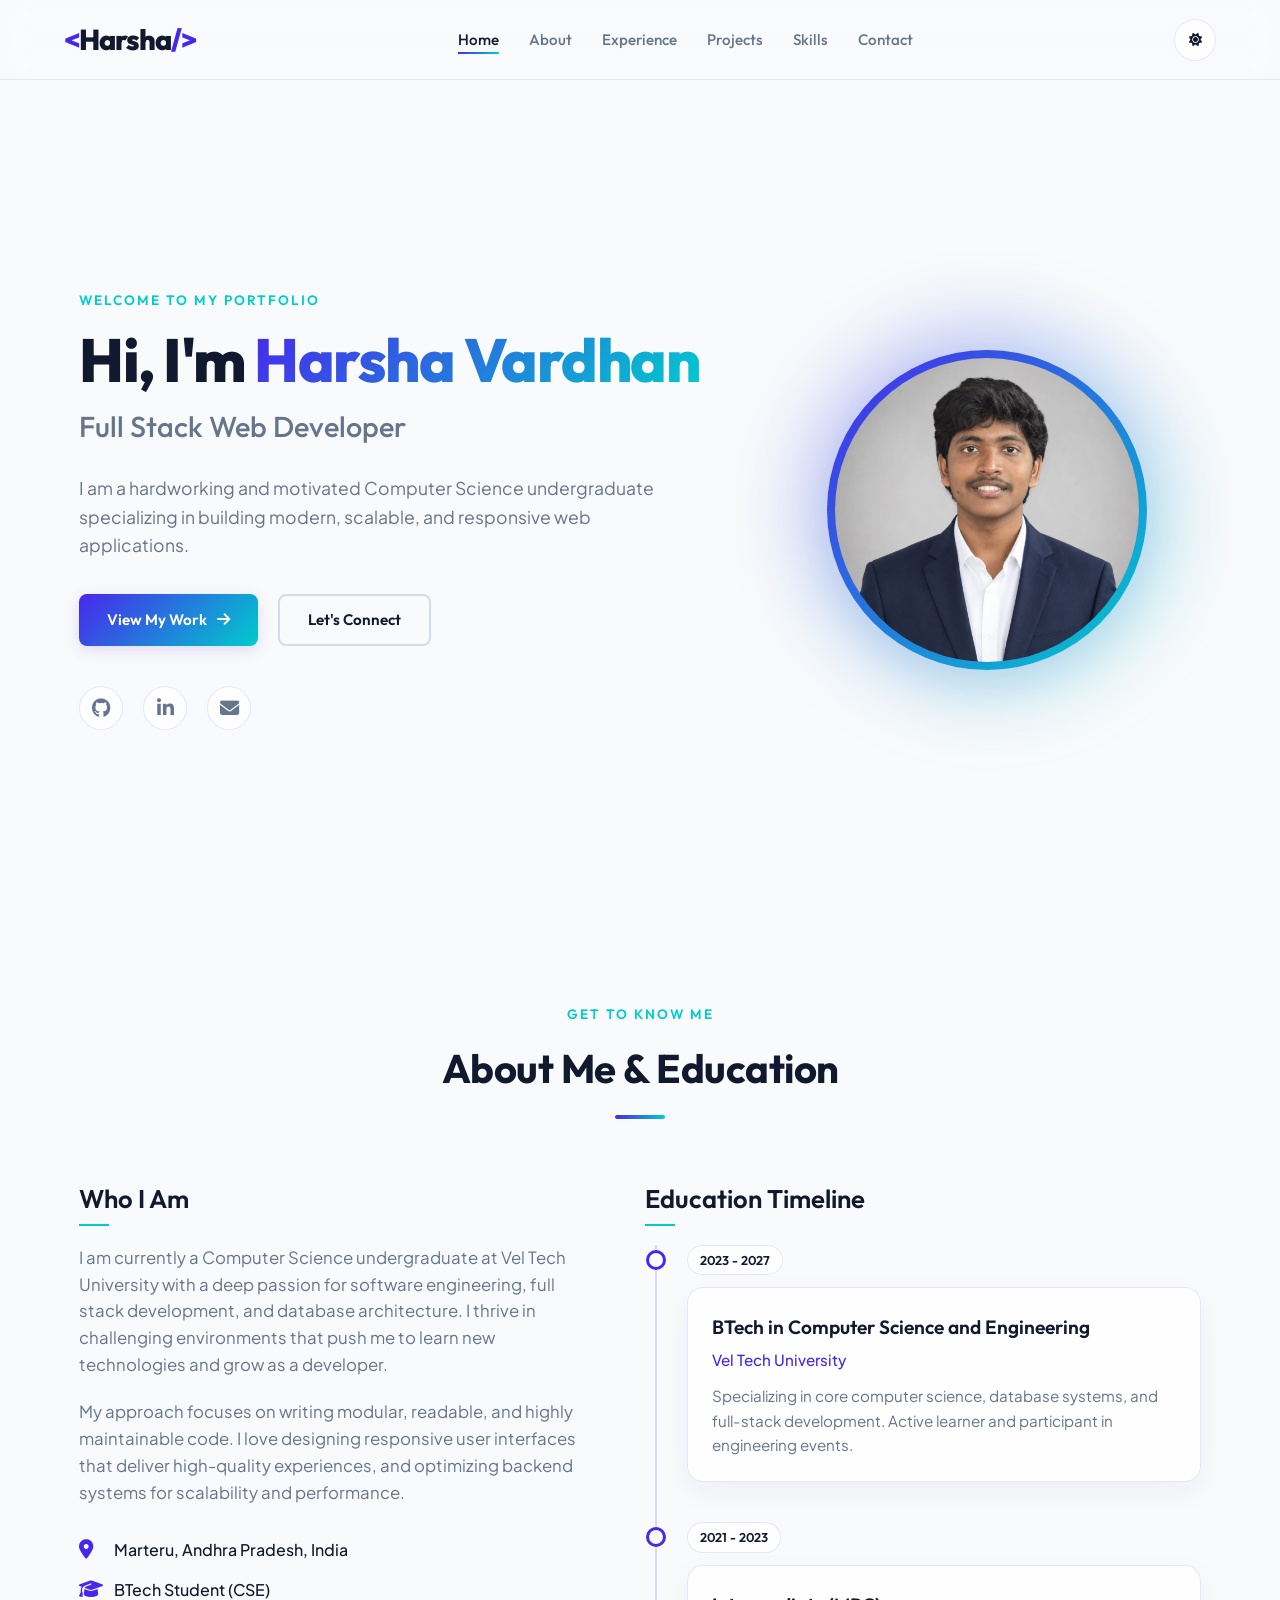
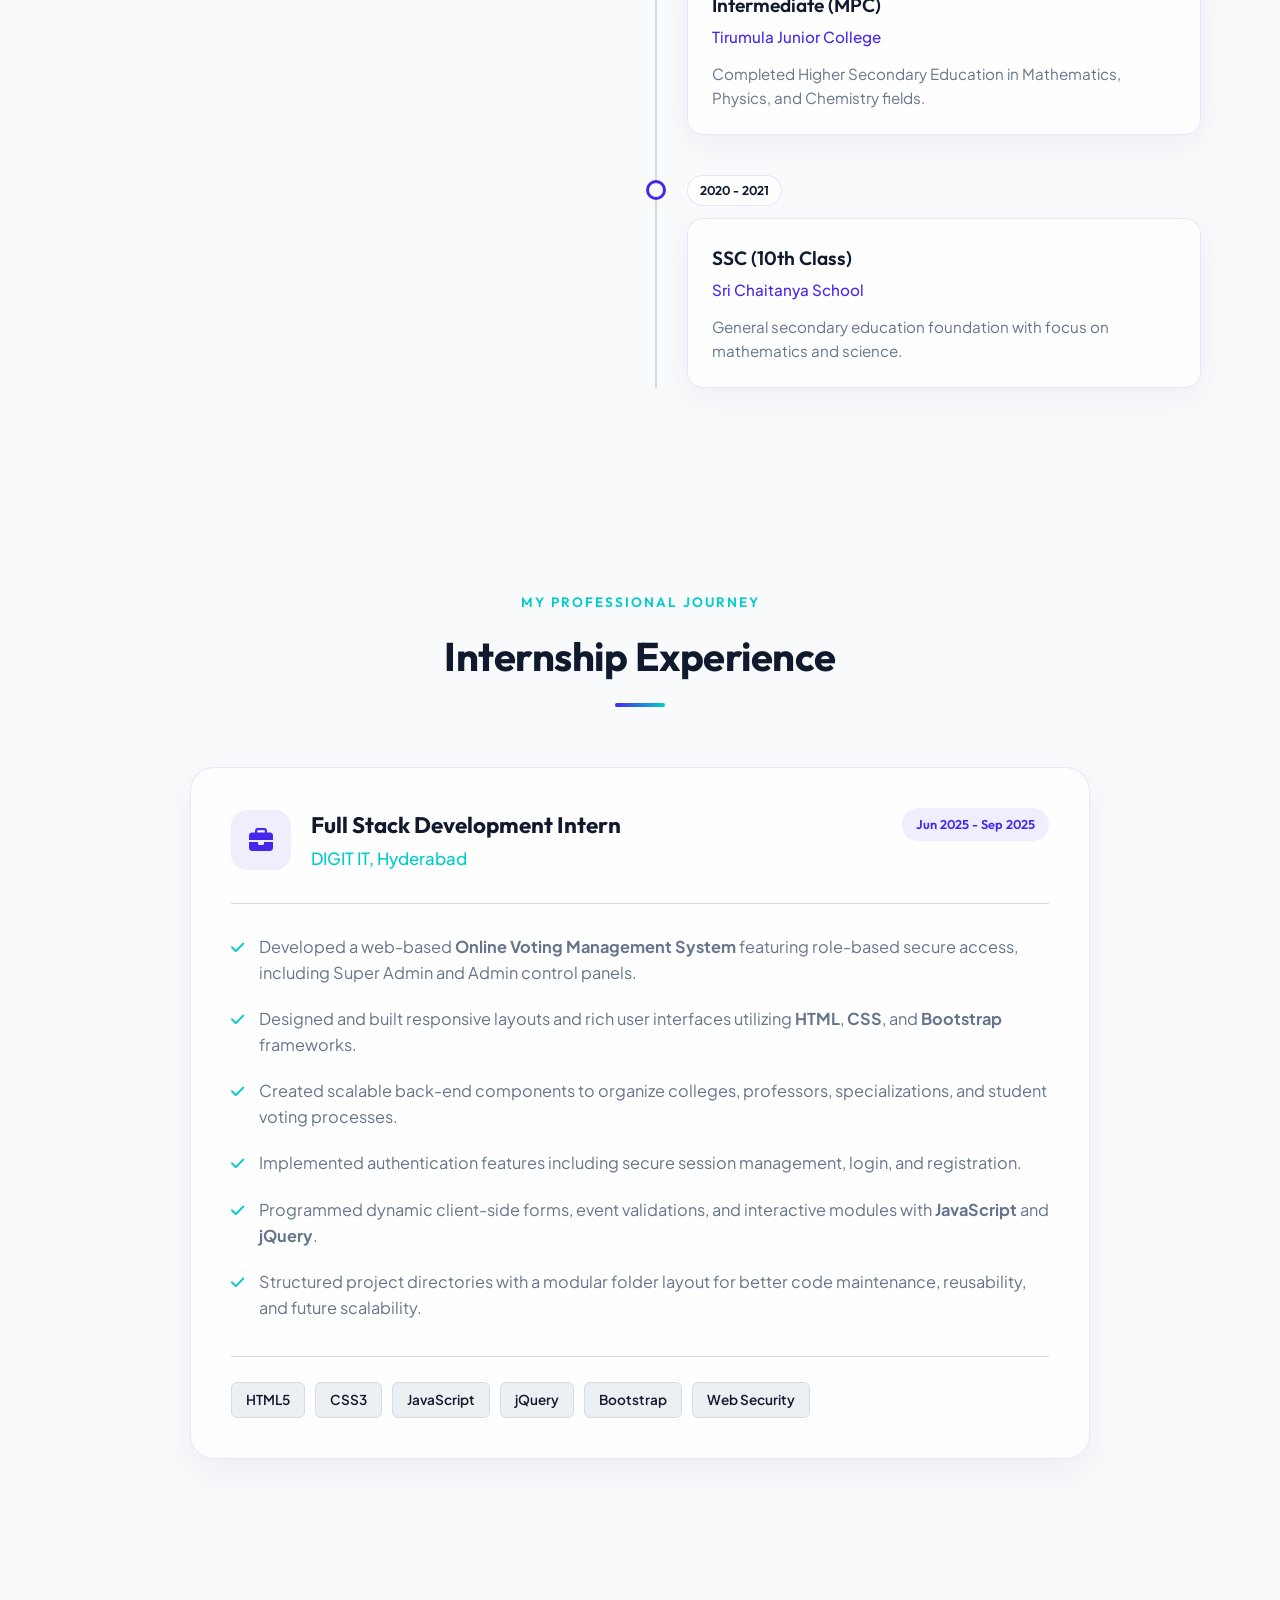
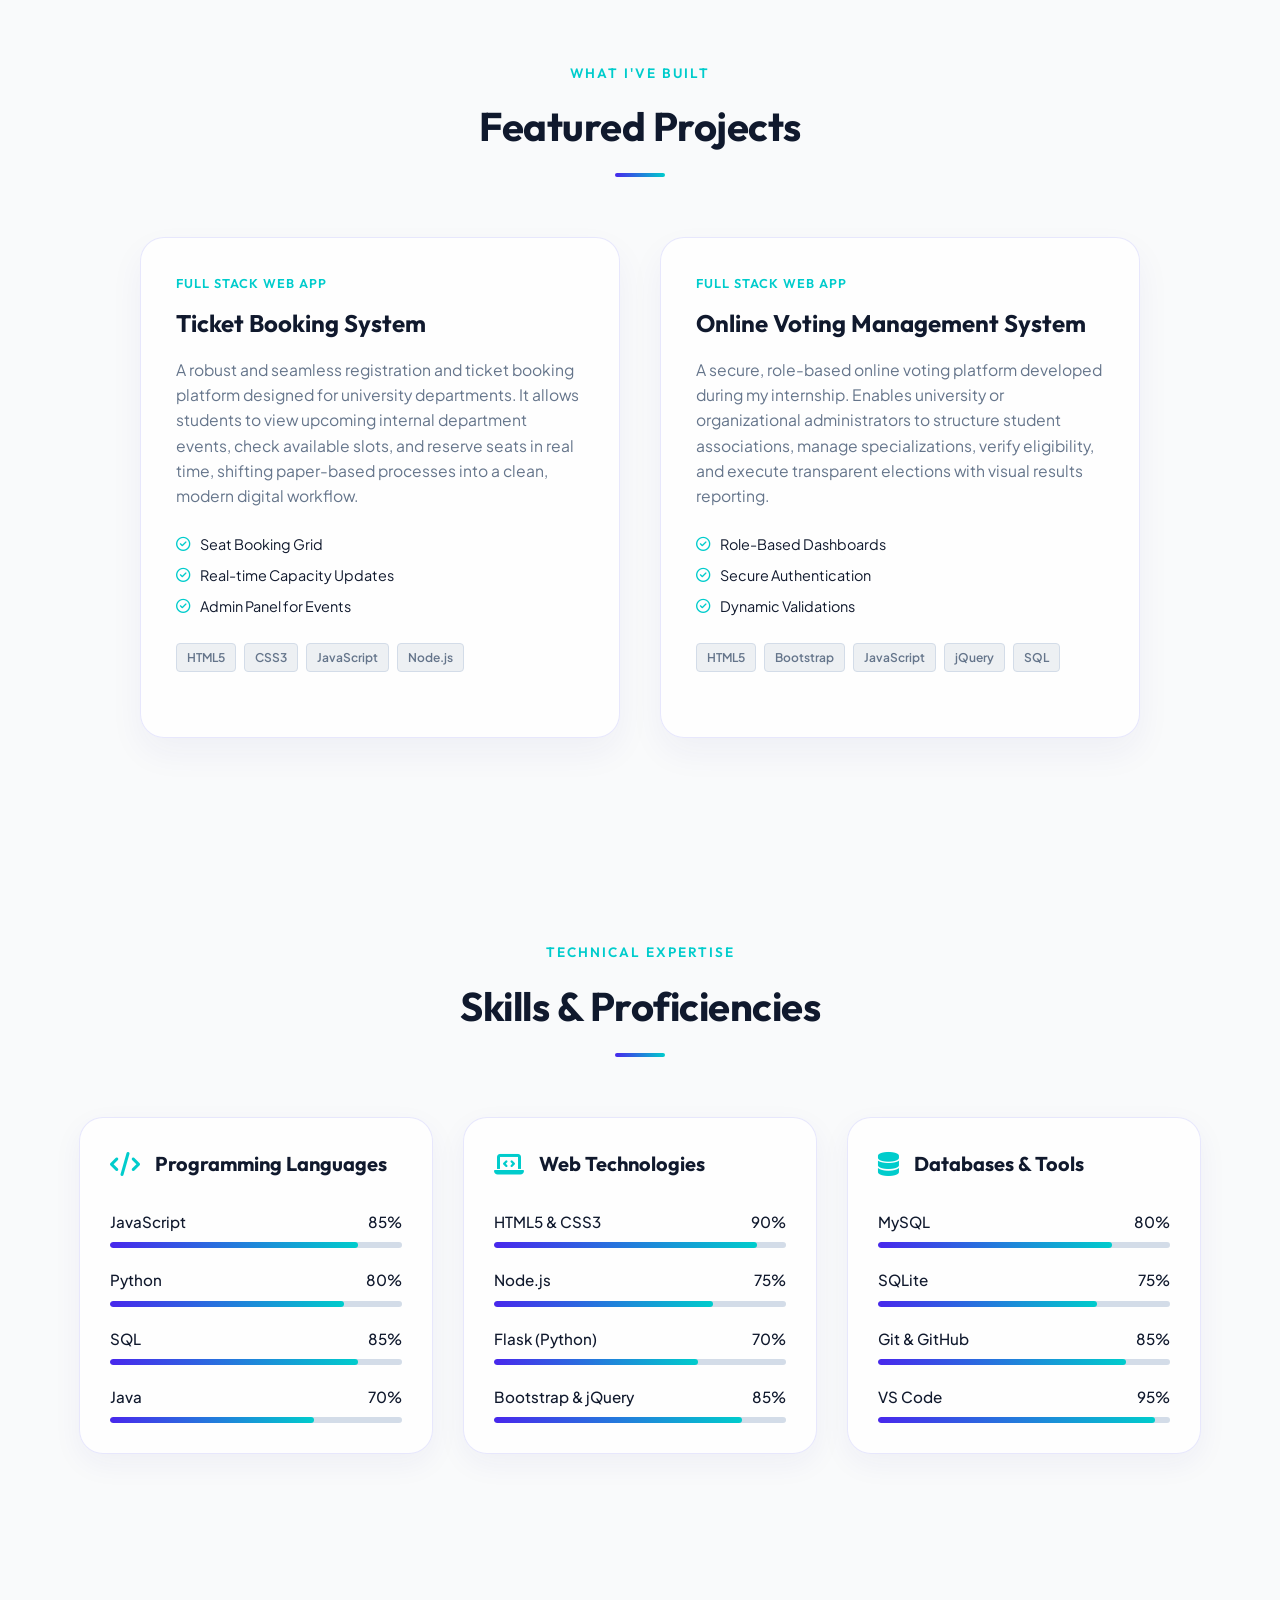
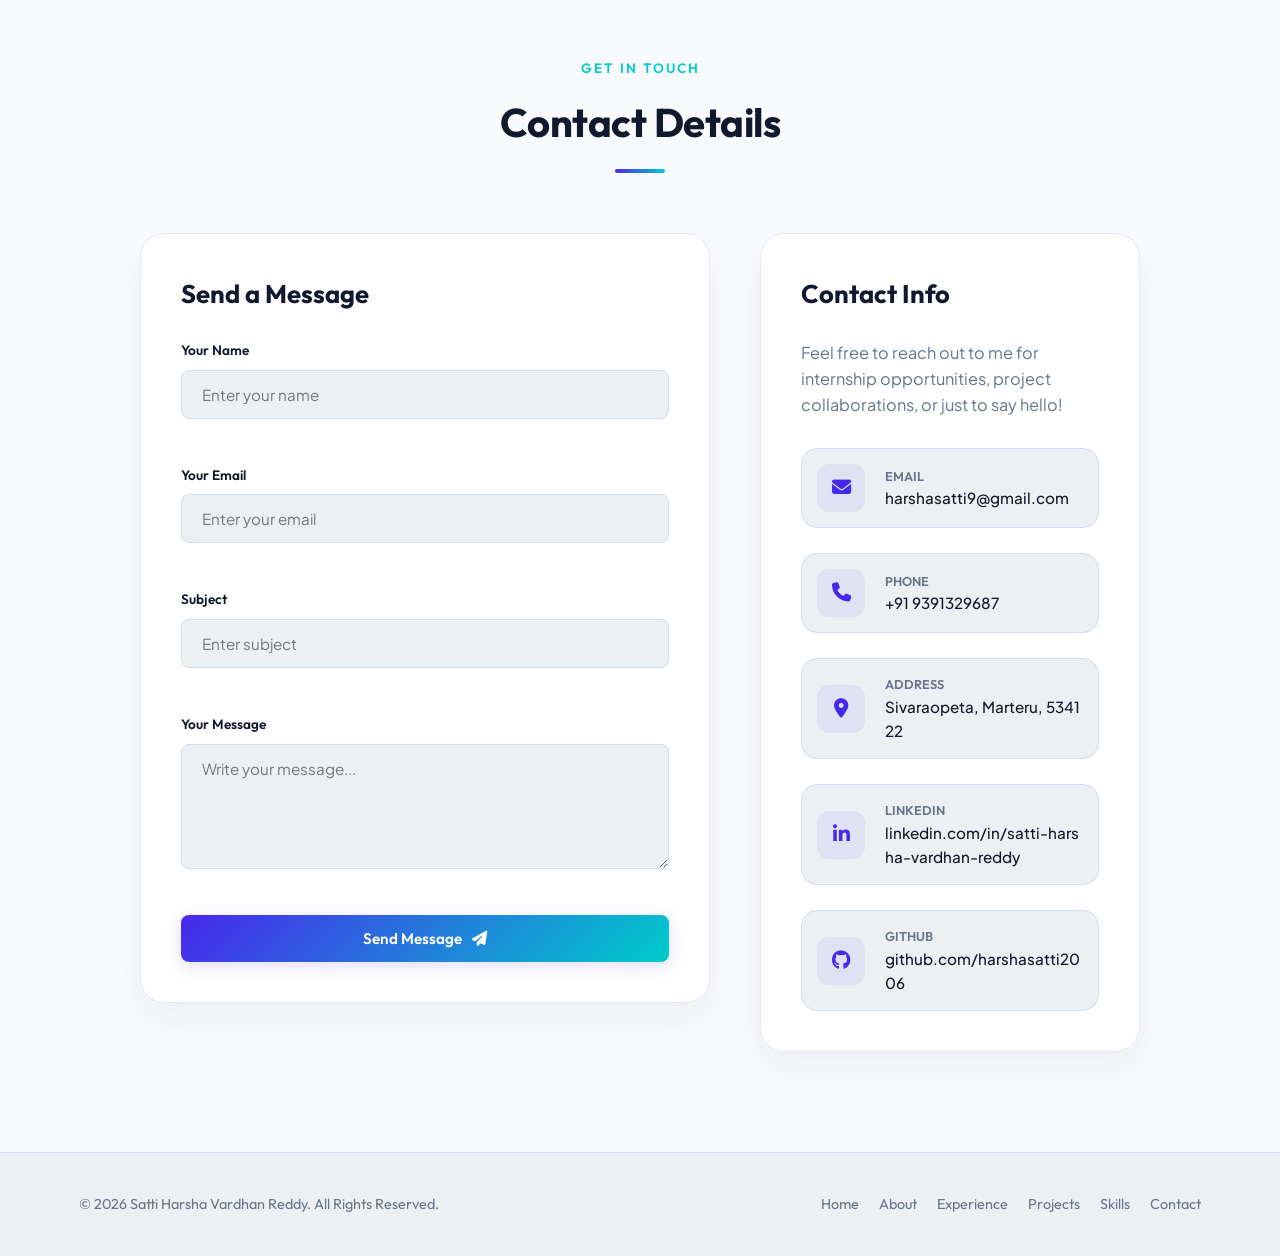
==== index.html @ b39bad14 "Initial portfolio upload" ====
<!DOCTYPE html>
<html lang="en">
<head>
    <meta charset="UTF-8">
    <meta name="viewport" content="width=device-width, initial-scale=1.0">
    <title>Satti Harsha Vardhan Reddy | Full Stack Web Developer Portfolio</title>
    <meta name="description" content="Professional portfolio of Satti Harsha Vardhan Reddy, a Computer Science student and Full Stack Web Developer. View projects, skills, education, and contact details.">
    <!-- Google Fonts -->
    <link rel="preconnect" href="https://fonts.googleapis.com">
    <link rel="preconnect" href="https://fonts.gstatic.com" crossorigin>
    <link href="https://fonts.googleapis.com/css2?family=Outfit:wght@300;400;500;600;700;800&family=Plus+Jakarta+Sans:wght@300;400;500;600;700&display=swap" rel="stylesheet">
    <!-- FontAwesome Icons -->
    <link rel="stylesheet" href="https://cdnjs.cloudflare.com/ajax/libs/font-awesome/6.4.0/css/all.min.css">
    <!-- Stylesheet -->
    <link rel="stylesheet" href="style.css">
</head>
<body class="dark-theme">
    <!-- Progress Bar -->
    <div id="scroll-progress"></div>

    <!-- Navigation Header -->
    <header class="navbar" id="navbar">
        <div class="nav-container">
            <a href="#home" class="logo">
                <span class="logo-accent">&lt;</span>Harsha<span class="logo-accent">/&gt;</span>
            </a>
            
            <nav class="nav-menu" id="nav-menu">
                <ul class="nav-list">
                    <li><a href="#home" class="nav-link active">Home</a></li>
                    <li><a href="#about" class="nav-link">About</a></li>
                    <li><a href="#experience" class="nav-link">Experience</a></li>
                    <li><a href="#projects" class="nav-link">Projects</a></li>
                    <li><a href="#skills" class="nav-link">Skills</a></li>
                    <li><a href="#contact" class="nav-link">Contact</a></li>
                </ul>
            </nav>

            <div class="nav-actions">
                <button id="theme-toggle" class="theme-btn" aria-label="Toggle dark/light theme">
                    <i class="fa-solid fa-moon"></i>
                </button>
                <button class="mobile-toggle" id="mobile-toggle" aria-label="Open navigation menu">
                    <span class="bar"></span>
                    <span class="bar"></span>
                    <span class="bar"></span>
                </button>
            </div>
        </div>
    </header>

    <!-- Main Content -->
    <main>
        <!-- Hero Section -->
        <section id="home" class="hero-section">
            <div class="container hero-container">
                <div class="hero-content">
                    <span class="hero-subtitle">Welcome to my portfolio</span>
                    <h1 class="hero-title">Hi, I'm <span class="text-gradient">Harsha Vardhan</span></h1>
                    <h2 class="hero-role">Full Stack Web Developer</h2>
                    <p class="hero-description">
                        I am a hardworking and motivated Computer Science undergraduate specializing in building modern, scalable, and responsive web applications.
                    </p>
                    <div class="hero-actions">
                        <a href="#projects" class="btn btn-primary">
                            <span>View My Work</span>
                            <i class="fa-solid fa-arrow-right"></i>
                        </a>
                        <a href="#contact" class="btn btn-secondary">
                            <span>Let's Connect</span>
                        </a>
                    </div>
                    <div class="hero-socials">
                        <a href="https://github.com/harshasatti2006" target="_blank" rel="noopener noreferrer" class="social-icon" aria-label="GitHub">
                            <i class="fa-brands fa-github"></i>
                        </a>
                        <a href="https://www.linkedin.com/in/satti-harsha-vardhan-reddy-48015a358" target="_blank" rel="noopener noreferrer" class="social-icon" aria-label="LinkedIn">
                            <i class="fa-brands fa-linkedin-in"></i>
                        </a>
                        <a href="mailto:harshasatti9@gmail.com" class="social-icon" aria-label="Email">
                            <i class="fa-solid fa-envelope"></i>
                        </a>
                    </div>
                </div>
                <div class="hero-image-container">
                    <div class="blob-wrapper">
                        <div class="glow-bg"></div>
                        <div class="avatar-frame">
                            <img src="images/profile.jpeg" alt="Satti Harsha Vardhan Reddy Profile Picture" class="avatar-img">
                        </div>
                    </div>
                </div>
            </div>
        </section>

        <!-- About & Education Section -->
        <section id="about" class="about-section section-padding scroll-reveal">
            <div class="container">
                <div class="section-header">
                    <span class="subheading">Get to know me</span>
                    <h2 class="section-title">About Me & Education</h2>
                    <div class="underline"></div>
                </div>
                
                <div class="about-grid">
                    <div class="about-text-col">
                        <h3>Who I Am</h3>
                        <p class="paragraph">
                            I am currently a Computer Science undergraduate at Vel Tech University with a deep passion for software engineering, full stack development, and database architecture. I thrive in challenging environments that push me to learn new technologies and grow as a developer.
                        </p>
                        <p class="paragraph">
                            My approach focuses on writing modular, readable, and highly maintainable code. I love designing responsive user interfaces that deliver high-quality experiences, and optimizing backend systems for scalability and performance.
                        </p>
                        <div class="personal-details">
                            <div class="detail-item">
                                <i class="fa-solid fa-location-dot"></i>
                                <span>Marteru, Andhra Pradesh, India</span>
                            </div>
                            <div class="detail-item">
                                <i class="fa-solid fa-graduation-cap"></i>
                                <span>BTech Student (CSE)</span>
                            </div>
                        </div>
                    </div>
                    
                    <div class="about-edu-col">
                        <h3>Education Timeline</h3>
                        <div class="timeline">
                            <div class="timeline-item">
                                <div class="timeline-dot"></div>
                                <div class="timeline-date">2023 - 2027</div>
                                <div class="timeline-content">
                                    <h4>BTech in Computer Science and Engineering</h4>
                                    <p class="timeline-institute">Vel Tech University</p>
                                    <p class="timeline-desc">Specializing in core computer science, database systems, and full-stack development. Active learner and participant in engineering events.</p>
                                </div>
                            </div>
                            
                            <div class="timeline-item">
                                <div class="timeline-dot"></div>
                                <div class="timeline-date">2021 - 2023</div>
                                <div class="timeline-content">
                                    <h4>Intermediate (MPC)</h4>
                                    <p class="timeline-institute">Tirumula Junior College</p>
                                    <p class="timeline-desc">Completed Higher Secondary Education in Mathematics, Physics, and Chemistry fields.</p>
                                </div>
                            </div>
                            
                            <div class="timeline-item">
                                <div class="timeline-dot"></div>
                                <div class="timeline-date">2020 - 2021</div>
                                <div class="timeline-content">
                                    <h4>SSC (10th Class)</h4>
                                    <p class="timeline-institute">Sri Chaitanya School</p>
                                    <p class="timeline-desc">General secondary education foundation with focus on mathematics and science.</p>
                                </div>
                            </div>
                        </div>
                    </div>
                </div>
            </div>
        </section>

        <!-- Experience Section -->
        <section id="experience" class="experience-section section-padding scroll-reveal">
            <div class="container">
                <div class="section-header">
                    <span class="subheading">My Professional Journey</span>
                    <h2 class="section-title">Internship Experience</h2>
                    <div class="underline"></div>
                </div>
                
                <div class="experience-card">
                    <div class="exp-header">
                        <div class="exp-title-group">
                            <div class="exp-icon">
                                <i class="fa-solid fa-briefcase"></i>
                            </div>
                            <div>
                                <h3>Full Stack Development Intern</h3>
                                <h4 class="company-name">DIGIT IT, Hyderabad</h4>
                            </div>
                        </div>
                        <div class="exp-date">
                            <span class="badge">Jun 2025 - Sep 2025</span>
                        </div>
                    </div>
                    
                    <div class="exp-body">
                        <ul class="exp-highlights">
                            <li>
                                <i class="fa-solid fa-check"></i>
                                <span>Developed a web-based <strong>Online Voting Management System</strong> featuring role-based secure access, including Super Admin and Admin control panels.</span>
                            </li>
                            <li>
                                <i class="fa-solid fa-check"></i>
                                <span>Designed and built responsive layouts and rich user interfaces utilizing <strong>HTML</strong>, <strong>CSS</strong>, and <strong>Bootstrap</strong> frameworks.</span>
                            </li>
                            <li>
                                <i class="fa-solid fa-check"></i>
                                <span>Created scalable back-end components to organize colleges, professors, specializations, and student voting processes.</span>
                            </li>
                            <li>
                                <i class="fa-solid fa-check"></i>
                                <span>Implemented authentication features including secure session management, login, and registration.</span>
                            </li>
                            <li>
                                <i class="fa-solid fa-check"></i>
                                <span>Programmed dynamic client-side forms, event validations, and interactive modules with <strong>JavaScript</strong> and <strong>jQuery</strong>.</span>
                            </li>
                            <li>
                                <i class="fa-solid fa-check"></i>
                                <span>Structured project directories with a modular folder layout for better code maintenance, reusability, and future scalability.</span>
                            </li>
                        </ul>
                        
                        <div class="exp-tech-stack">
                            <span class="tech-tag">HTML5</span>
                            <span class="tech-tag">CSS3</span>
                            <span class="tech-tag">JavaScript</span>
                            <span class="tech-tag">jQuery</span>
                            <span class="tech-tag">Bootstrap</span>
                            <span class="tech-tag">Web Security</span>
                        </div>
                    </div>
                </div>
            </div>
        </section>

        <!-- Projects Section -->
        <section id="projects" class="projects-section section-padding scroll-reveal">
            <div class="container">
                <div class="section-header">
                    <span class="subheading">What I've Built</span>
                    <h2 class="section-title">Featured Projects</h2>
                    <div class="underline"></div>
                </div>
                
                <div class="projects-grid">
                    <!-- Project 1: Ticket Booking System -->
                    <div class="project-card">
                        <div class="project-card-inner">
                            <div class="project-info">
                                <div class="project-category">Full Stack Web App</div>
                                <h3 class="project-title">Ticket Booking System</h3>
                                <p class="project-description">
                                    A robust and seamless registration and ticket booking platform designed for university departments. It allows students to view upcoming internal department events, check available slots, and reserve seats in real time, shifting paper-based processes into a clean, modern digital workflow.
                                </p>
                                <div class="project-features">
                                    <span><i class="fa-regular fa-circle-check"></i> Seat Booking Grid</span>
                                    <span><i class="fa-regular fa-circle-check"></i> Real-time Capacity Updates</span>
                                    <span><i class="fa-regular fa-circle-check"></i> Admin Panel for Events</span>
                                </div>
                                <div class="project-tech">
                                    <span>HTML5</span>
                                    <span>CSS3</span>
                                    <span>JavaScript</span>
                                    <span>Node.js</span>
                                </div>

                            </div>
                        </div>
                    </div>

                    <!-- Project 2: Online Voting System -->
                    <div class="project-card">
                        <div class="project-card-inner">
                            <div class="project-info">
                                <div class="project-category">Full Stack Web App</div>
                                <h3 class="project-title">Online Voting Management System</h3>
                                <p class="project-description">
                                    A secure, role-based online voting platform developed during my internship. Enables university or organizational administrators to structure student associations, manage specializations, verify eligibility, and execute transparent elections with visual results reporting.
                                </p>
                                <div class="project-features">
                                    <span><i class="fa-regular fa-circle-check"></i> Role-Based Dashboards</span>
                                    <span><i class="fa-regular fa-circle-check"></i> Secure Authentication</span>
                                    <span><i class="fa-regular fa-circle-check"></i> Dynamic Validations</span>
                                </div>
                                <div class="project-tech">
                                    <span>HTML5</span>
                                    <span>Bootstrap</span>
                                    <span>JavaScript</span>
                                    <span>jQuery</span>
                                    <span>SQL</span>
                                </div>
                               
                            </div>
                        </div>
                    </div>
                </div>
            </div>
        </section>

        <!-- Skills Section -->
        <section id="skills" class="skills-section section-padding scroll-reveal">
            <div class="container">
                <div class="section-header">
                    <span class="subheading">Technical Expertise</span>
                    <h2 class="section-title">Skills & Proficiencies</h2>
                    <div class="underline"></div>
                </div>
                
                <div class="skills-grid">
                    <!-- Languages -->
                    <div class="skills-card">
                        <div class="skills-icon-header">
                            <i class="fa-solid fa-code"></i>
                            <h3>Programming Languages</h3>
                        </div>
                        <ul class="skills-list">
                            <li>
                                <div class="skill-name-percent">
                                    <span>JavaScript</span>
                                    <span>85%</span>
                                </div>
                                <div class="skill-bar-bg"><div class="skill-bar-fill" style="width: 85%"></div></div>
                            </li>
                            <li>
                                <div class="skill-name-percent">
                                    <span>Python</span>
                                    <span>80%</span>
                                </div>
                                <div class="skill-bar-bg"><div class="skill-bar-fill" style="width: 80%"></div></div>
                            </li>
                            <li>
                                <div class="skill-name-percent">
                                    <span>SQL</span>
                                    <span>85%</span>
                                </div>
                                <div class="skill-bar-bg"><div class="skill-bar-fill" style="width: 85%"></div></div>
                            </li>
                            <li>
                                <div class="skill-name-percent">
                                    <span>Java</span>
                                    <span>70%</span>
                                </div>
                                <div class="skill-bar-bg"><div class="skill-bar-fill" style="width: 70%"></div></div>
                            </li>
                        </ul>
                    </div>

                    <!-- Web Technologies -->
                    <div class="skills-card">
                        <div class="skills-icon-header">
                            <i class="fa-solid fa-laptop-code"></i>
                            <h3>Web Technologies</h3>
                        </div>
                        <ul class="skills-list">
                            <li>
                                <div class="skill-name-percent">
                                    <span>HTML5 & CSS3</span>
                                    <span>90%</span>
                                </div>
                                <div class="skill-bar-bg"><div class="skill-bar-fill" style="width: 90%"></div></div>
                            </li>
                            <li>
                                <div class="skill-name-percent">
                                    <span>Node.js</span>
                                    <span>75%</span>
                                </div>
                                <div class="skill-bar-bg"><div class="skill-bar-fill" style="width: 75%"></div></div>
                            </li>
                            <li>
                                <div class="skill-name-percent">
                                    <span>Flask (Python)</span>
                                    <span>70%</span>
                                </div>
                                <div class="skill-bar-bg"><div class="skill-bar-fill" style="width: 70%"></div></div>
                            </li>
                            <li>
                                <div class="skill-name-percent">
                                    <span>Bootstrap & jQuery</span>
                                    <span>85%</span>
                                </div>
                                <div class="skill-bar-bg"><div class="skill-bar-fill" style="width: 85%"></div></div>
                            </li>
                        </ul>
                    </div>

                    <!-- Databases & Platforms -->
                    <div class="skills-card">
                        <div class="skills-icon-header">
                            <i class="fa-solid fa-database"></i>
                            <h3>Databases & Tools</h3>
                        </div>
                        <ul class="skills-list">
                            <li>
                                <div class="skill-name-percent">
                                    <span>MySQL</span>
                                    <span>80%</span>
                                </div>
                                <div class="skill-bar-bg"><div class="skill-bar-fill" style="width: 80%"></div></div>
                            </li>
                            <li>
                                <div class="skill-name-percent">
                                    <span>SQLite</span>
                                    <span>75%</span>
                                </div>
                                <div class="skill-bar-bg"><div class="skill-bar-fill" style="width: 75%"></div></div>
                            </li>
                            <li>
                                <div class="skill-name-percent">
                                    <span>Git & GitHub</span>
                                    <span>85%</span>
                                </div>
                                <div class="skill-bar-bg"><div class="skill-bar-fill" style="width: 85%"></div></div>
                            </li>
                            <li>
                                <div class="skill-name-percent">
                                    <span>VS Code</span>
                                    <span>95%</span>
                                </div>
                                <div class="skill-bar-bg"><div class="skill-bar-fill" style="width: 95%"></div></div>
                            </li>
                        </ul>
                    </div>
                </div>
            </div>
        </section>

        <!-- Contact Section -->
        <section id="contact" class="contact-section section-padding scroll-reveal">
            <div class="container">
                <div class="section-header">
                    <span class="subheading">Get In Touch</span>
                    <h2 class="section-title">Contact Details</h2>
                    <div class="underline"></div>
                </div>
                
                <div class="contact-grid">
                    <!-- Contact Form Card -->
                    <div class="contact-card contact-form-card">
                        <h3>Send a Message</h3>
                        <form id="contact-form" class="contact-form" action="mailto:harshasatti9@gmail.com" method="POST" enctype="text/plain">
                            <div class="form-group">
                                <label for="name">Your Name</label>
                                <input type="text" id="name" name="name" placeholder="Enter your name" required>
                                <span class="error-msg" id="name-error"></span>
                            </div>
                            <div class="form-group">
                                <label for="email">Your Email</label>
                                <input type="email" id="email" name="email" placeholder="Enter your email" required>
                                <span class="error-msg" id="email-error"></span>
                            </div>
                            <div class="form-group">
                                <label for="subject">Subject</label>
                                <input type="text" id="subject" name="subject" placeholder="Enter subject" required>
                                <span class="error-msg" id="subject-error"></span>
                            </div>
                            <div class="form-group">
                                <label for="message">Your Message</label>
                                <textarea id="message" name="message" rows="5" placeholder="Write your message..." required></textarea>
                                <span class="error-msg" id="message-error"></span>
                            </div>
                            <button type="submit" class="btn btn-primary btn-submit">
                                <span>Send Message</span>
                                <i class="fa-solid fa-paper-plane"></i>
                            </button>
                        </form>
                    </div>

                    <!-- Direct Info Card -->
                    <div class="contact-card contact-info-card">
                        <h3>Contact Info</h3>
                        <p class="contact-intro">Feel free to reach out to me for internship opportunities, project collaborations, or just to say hello!</p>
                        
                        <div class="info-list">
                            <a href="mailto:harshasatti9@gmail.com" class="info-item">
                                <div class="info-icon">
                                    <i class="fa-solid fa-envelope"></i>
                                </div>
                                <div class="info-text">
                                    <span class="info-label">Email</span>
                                    <span class="info-value">harshasatti9@gmail.com</span>
                                </div>
                            </a>
                            
                            <a href="tel:+919391329687" class="info-item">
                                <div class="info-icon">
                                    <i class="fa-solid fa-phone"></i>
                                </div>
                                <div class="info-text">
                                    <span class="info-label">Phone</span>
                                    <span class="info-value">+91 9391329687</span>
                                </div>
                            </a>
                            
                            <div class="info-item">
                                <div class="info-icon">
                                    <i class="fa-solid fa-location-dot"></i>
                                </div>
                                <div class="info-text">
                                    <span class="info-label">Address</span>
                                    <span class="info-value">Sivaraopeta, Marteru, 534122</span>
                                </div>
                            </div>

                            <a href="https://www.linkedin.com/in/satti-harsha-vardhan-reddy-48015a358" target="_blank" rel="noopener noreferrer" class="info-item">
                                <div class="info-icon">
                                    <i class="fa-brands fa-linkedin-in"></i>
                                </div>
                                <div class="info-text">
                                    <span class="info-label">LinkedIn</span>
                                    <span class="info-value">linkedin.com/in/satti-harsha-vardhan-reddy</span>
                                </div>
                            </a>

                            <a href="https://github.com/harshasatti2006" target="_blank" rel="noopener noreferrer" class="info-item">
                                <div class="info-icon">
                                    <i class="fa-brands fa-github"></i>
                                </div>
                                <div class="info-text">
                                    <span class="info-label">GitHub</span>
                                    <span class="info-value">github.com/harshasatti2006</span>
                                </div>
                            </a>
                        </div>
                    </div>
                </div>
            </div>
        </section>
    </main>

    <!-- Footer -->
    <footer>
        <div class="container footer-container">
            <p class="copyright">&copy; 2026 Satti Harsha Vardhan Reddy. All Rights Reserved.</p>
            <div class="footer-links">
                <a href="#home">Home</a>
                <a href="#about">About</a>
                <a href="#experience">Experience</a>
                <a href="#projects">Projects</a>
                <a href="#skills">Skills</a>
                <a href="#contact">Contact</a>
            </div>
        </div>
    </footer>

    <!-- Scroll To Top -->
    <button id="scroll-to-top" class="scroll-to-top-btn" aria-label="Scroll to top">
        <i class="fa-solid fa-arrow-up"></i>
    </button>

    <!-- Script file -->
    <script src="script.js"></script>
</body>
</html>
---- style.css ----
/* ==========================================================================
   DESIGN SYSTEM & VARIABLES
   ========================================================================== */

/* Google Fonts Import done in HTML */

:root {
    /* Color Tokens - Dark Mode Default */
    --primary-hue: 250;
    --primary-sat: 84%;
    --primary-light: 54%;
    --primary: hsl(var(--primary-hue), var(--primary-sat), var(--primary-light));
    --primary-glow: hsla(var(--primary-hue), var(--primary-sat), var(--primary-light), 0.15);
    
    --secondary-hue: 180;
    --secondary-sat: 100%;
    --secondary-light: 40%;
    --secondary: hsl(var(--secondary-hue), var(--secondary-sat), var(--secondary-light));
    --secondary-glow: hsla(var(--secondary-hue), var(--secondary-sat), var(--secondary-light), 0.15);

    --dark-bg: hsl(222, 47%, 11%);
    --dark-bg-alt: hsl(223, 47%, 7%);
    --dark-card: rgba(30, 41, 59, 0.4);
    --dark-card-border: rgba(148, 163, 184, 0.1);
    --dark-text-main: hsl(210, 40%, 98%);
    --dark-text-muted: hsl(215, 20%, 65%);
    --dark-border: hsl(217, 32%, 17%);

    --light-bg: hsl(210, 20%, 98%);
    --light-bg-alt: hsl(210, 20%, 94%);
    --light-card: rgba(255, 255, 255, 0.75);
    --light-card-border: rgba(99, 102, 241, 0.15);
    --light-text-main: hsl(222, 47%, 12%);
    --light-text-muted: hsl(215, 16%, 47%);
    --light-border: hsl(214, 32%, 87%);

    /* Fonts */
    --font-heading: 'Outfit', sans-serif;
    --font-body: 'Plus Jakarta Sans', sans-serif;

    /* Transition Speeds */
    --transition-fast: 0.2s cubic-bezier(0.4, 0, 0.2, 1);
    --transition-normal: 0.3s cubic-bezier(0.4, 0, 0.2, 1);
    --transition-slow: 0.6s cubic-bezier(0.4, 0, 0.2, 1);
    
    /* Active Theme Variables - Set default to Dark */
    --bg-main: var(--dark-bg);
    --bg-alt: var(--dark-bg-alt);
    --card-bg: var(--dark-card);
    --card-border: var(--dark-card-border);
    --text-main: var(--dark-text-main);
    --text-muted: var(--dark-text-muted);
    --border-color: var(--dark-border);
    --glass-shadow: rgba(0, 0, 0, 0.3);
    
    /* Layout */
    --header-height: 80px;
    --container-max-width: 1200px;
    --border-radius-sm: 8px;
    --border-radius-md: 16px;
    --border-radius-lg: 24px;
}

/* Light Theme Variables Switch */
body.light-theme {
    --bg-main: var(--light-bg);
    --bg-alt: var(--light-bg-alt);
    --card-bg: var(--light-card);
    --card-border: var(--light-card-border);
    --text-main: var(--light-text-main);
    --text-muted: var(--light-text-muted);
    --border-color: var(--light-border);
    --glass-shadow: rgba(31, 38, 135, 0.05);
}

/* ==========================================================================
   RESET & BASE STYLES
   ========================================================================== */

* {
    margin: 0;
    padding: 0;
    box-sizing: border-box;
}

html {
    scroll-behavior: smooth;
    font-size: 16px;
}

body {
    font-family: var(--font-body);
    background-color: var(--bg-main);
    color: var(--text-main);
    overflow-x: hidden;
    line-height: 1.6;
    transition: background-color var(--transition-normal), color var(--transition-normal);
}

img {
    max-width: 100%;
    height: auto;
    display: block;
}

ul {
    list-style: none;
}

a {
    text-decoration: none;
    color: inherit;
    transition: color var(--transition-fast);
}

/* Scroll Progress Bar */
#scroll-progress {
    position: fixed;
    top: 0;
    left: 0;
    width: 0%;
    height: 4px;
    background: linear-gradient(90deg, var(--primary), var(--secondary));
    z-index: 9999;
    transition: width 0.1s linear;
}

/* Scrollbar Customization */
::-webkit-scrollbar {
    width: 10px;
}

::-webkit-scrollbar-track {
    background: var(--bg-alt);
}

::-webkit-scrollbar-thumb {
    background: var(--border-color);
    border-radius: var(--border-radius-sm);
    border: 2px solid var(--bg-alt);
}

::-webkit-scrollbar-thumb:hover {
    background: var(--primary);
}

/* ==========================================================================
   LAYOUT & CONTAINER
   ========================================================================== */

.container {
    width: 90%;
    max-width: var(--container-max-width);
    margin: 0 auto;
    padding: 0 15px;
}

.section-padding {
    padding: 100px 0;
}

/* Grid helper */
.grid {
    display: grid;
    gap: 30px;
}

/* ==========================================================================
   REUSABLE UI COMPONENTS (Buttons, Gradient Text)
   ========================================================================== */

.text-gradient {
    background: linear-gradient(135deg, var(--primary), var(--secondary));
    -webkit-background-clip: text;
    -webkit-text-fill-color: transparent;
    background-clip: text;
}

.section-header {
    text-align: center;
    margin-bottom: 60px;
}

.subheading {
    text-transform: uppercase;
    font-family: var(--font-heading);
    font-weight: 600;
    font-size: 0.85rem;
    letter-spacing: 2px;
    color: var(--secondary);
    display: inline-block;
    margin-bottom: 10px;
}

.section-title {
    font-family: var(--font-heading);
    font-size: 2.5rem;
    font-weight: 700;
    letter-spacing: -0.5px;
}

.underline {
    width: 50px;
    height: 4px;
    background: linear-gradient(90deg, var(--primary), var(--secondary));
    margin: 15px auto 0;
    border-radius: 2px;
}

/* Buttons */
.btn {
    display: inline-flex;
    align-items: center;
    gap: 10px;
    padding: 12px 28px;
    border-radius: var(--border-radius-sm);
    font-family: var(--font-heading);
    font-weight: 600;
    font-size: 0.95rem;
    cursor: pointer;
    transition: all var(--transition-normal);
    position: relative;
    overflow: hidden;
    z-index: 1;
}

.btn-primary {
    background: linear-gradient(135deg, var(--primary), var(--secondary));
    color: white;
    border: none;
    box-shadow: 0 4px 15px var(--primary-glow);
}

.btn-primary:hover {
    transform: translateY(-3px);
    box-shadow: 0 8px 25px var(--primary-glow);
}

.btn-secondary {
    background: transparent;
    color: var(--text-main);
    border: 2px solid var(--border-color);
}

.btn-secondary:hover {
    border-color: var(--primary);
    color: var(--primary);
    transform: translateY(-3px);
}

.btn::after {
    content: '';
    position: absolute;
    top: 0;
    left: 0;
    width: 100%;
    height: 100%;
    background: linear-gradient(135deg, var(--secondary), var(--primary));
    opacity: 0;
    z-index: -1;
    transition: opacity var(--transition-normal);
}

.btn-primary:hover::after {
    opacity: 1;
}

/* Badges */
.badge {
    background: var(--primary-glow);
    color: var(--primary);
    border: 1px solid rgba(var(--primary-hue), var(--primary-sat), var(--primary-light), 0.3);
    padding: 6px 14px;
    border-radius: 20px;
    font-size: 0.8rem;
    font-weight: 600;
    font-family: var(--font-heading);
    display: inline-block;
}

body.light-theme .badge {
    background: rgba(99, 102, 241, 0.1);
}

/* ==========================================================================
   NAVIGATION NAVBAR
   ========================================================================== */

.navbar {
    position: fixed;
    top: 0;
    left: 0;
    width: 100%;
    height: var(--header-height);
    background: rgba(var(--bg-main), 0.8);
    backdrop-filter: blur(12px);
    -webkit-backdrop-filter: blur(12px);
    border-bottom: 1px solid var(--card-border);
    z-index: 1000;
    transition: background-color var(--transition-normal), border var(--transition-normal), height var(--transition-normal), box-shadow var(--transition-normal);
}

.navbar.scrolled {
    height: 70px;
    box-shadow: 0 10px 30px var(--glass-shadow);
}

.nav-container {
    display: flex;
    justify-content: space-between;
    align-items: center;
    height: 100%;
    width: 90%;
    max-width: var(--container-max-width);
    margin: 0 auto;
}

.logo {
    font-family: var(--font-heading);
    font-size: 1.8rem;
    font-weight: 800;
    letter-spacing: -1px;
}

.logo-accent {
    color: var(--primary);
}

.nav-menu {
    display: flex;
    align-items: center;
}

.nav-list {
    display: flex;
    gap: 30px;
}

.nav-link {
    font-family: var(--font-heading);
    font-size: 0.95rem;
    font-weight: 500;
    color: var(--text-muted);
    position: relative;
    padding: 5px 0;
}

.nav-link:hover, .nav-link.active {
    color: var(--text-main);
}

.nav-link::after {
    content: '';
    position: absolute;
    bottom: 0;
    left: 0;
    width: 0;
    height: 2px;
    background: linear-gradient(90deg, var(--primary), var(--secondary));
    transition: width var(--transition-normal);
}

.nav-link:hover::after, .nav-link.active::after {
    width: 100%;
}

.nav-actions {
    display: flex;
    align-items: center;
    gap: 15px;
}

/* Theme toggle button */
.theme-btn {
    background: var(--card-bg);
    border: 1px solid var(--card-border);
    color: var(--text-main);
    width: 42px;
    height: 42px;
    border-radius: 50%;
    cursor: pointer;
    display: flex;
    align-items: center;
    justify-content: center;
    transition: all var(--transition-fast);
}

.theme-btn:hover {
    color: var(--secondary);
    border-color: var(--secondary);
    transform: scale(1.05);
}

/* Mobile Toggle Hamburger */
.mobile-toggle {
    display: none;
    flex-direction: column;
    justify-content: space-between;
    width: 30px;
    height: 21px;
    background: transparent;
    border: none;
    cursor: pointer;
}

.mobile-toggle .bar {
    width: 100%;
    height: 3px;
    background-color: var(--text-main);
    border-radius: 2px;
    transition: all var(--transition-normal);
}

/* ==========================================================================
   HERO SECTION
   ========================================================================== */

.hero-section {
    padding-top: calc(var(--header-height) + 40px);
    min-height: 100vh;
    display: flex;
    align-items: center;
    background: radial-gradient(circle at 10% 20%, rgba(var(--primary-hue), 84%, 54%, 0.05) 0%, transparent 40%),
                radial-gradient(circle at 90% 80%, rgba(var(--secondary-hue), 100%, 40%, 0.05) 0%, transparent 40%);
}

.hero-container {
    display: grid;
    grid-template-columns: 1.2fr 0.8fr;
    gap: 50px;
    align-items: center;
}

.hero-content {
    display: flex;
    flex-direction: column;
    align-items: flex-start;
}

.hero-subtitle {
    font-family: var(--font-heading);
    font-weight: 600;
    color: var(--secondary);
    text-transform: uppercase;
    font-size: 0.85rem;
    letter-spacing: 2px;
    margin-bottom: 15px;
}

.hero-title {
    font-family: var(--font-heading);
    font-size: 3.8rem;
    font-weight: 800;
    line-height: 1.1;
    letter-spacing: -1.5px;
    margin-bottom: 10px;
}

.hero-role {
    font-family: var(--font-heading);
    font-size: 1.8rem;
    font-weight: 500;
    color: var(--text-muted);
    margin-bottom: 25px;
}

.hero-description {
    font-size: 1.1rem;
    color: var(--text-muted);
    max-width: 600px;
    margin-bottom: 35px;
}

.hero-actions {
    display: flex;
    gap: 20px;
    margin-bottom: 40px;
}

.hero-socials {
    display: flex;
    gap: 20px;
}

.social-icon {
    font-size: 1.2rem;
    width: 44px;
    height: 44px;
    border-radius: 50%;
    background: var(--card-bg);
    border: 1px solid var(--card-border);
    color: var(--text-muted);
    display: flex;
    align-items: center;
    justify-content: center;
    transition: all var(--transition-fast);
}

.social-icon:hover {
    color: var(--primary);
    border-color: var(--primary);
    transform: translateY(-5px);
    box-shadow: 0 10px 20px var(--primary-glow);
}

/* Avatar Frame & Visual styling */
.hero-image-container {
    display: flex;
    justify-content: center;
    align-items: center;
    position: relative;
}

.blob-wrapper {
    position: relative;
    width: 320px;
    height: 320px;
}

.glow-bg {
    position: absolute;
    top: -20px;
    left: -20px;
    right: -20px;
    bottom: -20px;
    background: linear-gradient(135deg, var(--primary), var(--secondary));
    filter: blur(40px);
    opacity: 0.35;
    border-radius: 50%;
    z-index: 1;
    animation: pulse 8s ease-in-out infinite alternate;
}

.avatar-frame {
    position: relative;
    width: 100%;
    height: 100%;
    border-radius: 50%;
    padding: 8px;
    background: linear-gradient(135deg, var(--primary), var(--secondary));
    z-index: 2;
    overflow: hidden;
    box-shadow: 0 15px 35px var(--glass-shadow);
}

.avatar-img {
    width: 100%;
    height: 100%;
    object-fit: cover;
    border-radius: 50%;
    background: var(--bg-alt);
    transition: transform var(--transition-slow);
}

.avatar-frame:hover .avatar-img {
    transform: scale(1.08);
}

/* Pulse animation for glow background */
@keyframes pulse {
    0% {
        transform: scale(0.9);
        opacity: 0.3;
    }
    100% {
        transform: scale(1.1);
        opacity: 0.55;
    }
}

/* ==========================================================================
   ABOUT & EDUCATION SECTION
   ========================================================================== */

.about-grid {
    display: grid;
    grid-template-columns: 1fr 1.1fr;
    gap: 60px;
    align-items: start;
}

.about-text-col h3, .about-edu-col h3 {
    font-family: var(--font-heading);
    font-size: 1.6rem;
    font-weight: 600;
    margin-bottom: 25px;
    position: relative;
    display: inline-block;
}

.about-text-col h3::after, .about-edu-col h3::after {
    content: '';
    position: absolute;
    bottom: -6px;
    left: 0;
    width: 30px;
    height: 2px;
    background: var(--secondary);
}

.paragraph {
    color: var(--text-muted);
    font-size: 1.05rem;
    margin-bottom: 20px;
}

.personal-details {
    margin-top: 30px;
    display: flex;
    flex-direction: column;
    gap: 15px;
}

.detail-item {
    display: flex;
    align-items: center;
    gap: 15px;
    color: var(--text-main);
    font-weight: 500;
}

.detail-item i {
    color: var(--primary);
    font-size: 1.2rem;
    width: 20px;
}

/* Timeline */
.timeline {
    position: relative;
    border-left: 2px solid var(--border-color);
    padding-left: 30px;
    margin-left: 10px;
}

.timeline-item {
    position: relative;
    margin-bottom: 40px;
}

.timeline-item:last-child {
    margin-bottom: 0;
}

.timeline-dot {
    position: absolute;
    top: 5px;
    left: -41px;
    width: 20px;
    height: 20px;
    border-radius: 50%;
    background: var(--bg-main);
    border: 3px solid var(--primary);
    transition: all var(--transition-fast);
}

.timeline-item:hover .timeline-dot {
    background: var(--secondary);
    border-color: var(--secondary);
    transform: scale(1.2);
}

.timeline-date {
    display: inline-block;
    padding: 4px 12px;
    background: var(--card-bg);
    border: 1px solid var(--card-border);
    border-radius: 20px;
    font-family: var(--font-heading);
    font-size: 0.8rem;
    font-weight: 600;
    color: var(--text-main);
    margin-bottom: 12px;
}

.timeline-content {
    background: var(--card-bg);
    border: 1px solid var(--card-border);
    border-radius: var(--border-radius-md);
    padding: 24px;
    box-shadow: 0 10px 30px var(--glass-shadow);
    transition: transform var(--transition-normal), border-color var(--transition-normal);
}

.timeline-content:hover {
    transform: translateY(-5px);
    border-color: var(--primary-glow);
}

.timeline-content h4 {
    font-family: var(--font-heading);
    font-size: 1.2rem;
    font-weight: 600;
    color: var(--text-main);
    margin-bottom: 5px;
}

.timeline-institute {
    font-size: 0.95rem;
    color: var(--primary);
    font-weight: 500;
    margin-bottom: 12px;
}

.timeline-desc {
    font-size: 0.95rem;
    color: var(--text-muted);
}

/* ==========================================================================
   EXPERIENCE SECTION
   ========================================================================== */

.experience-card {
    background: var(--card-bg);
    border: 1px solid var(--card-border);
    border-radius: var(--border-radius-lg);
    padding: 40px;
    box-shadow: 0 15px 35px var(--glass-shadow);
    max-width: 900px;
    margin: 0 auto;
    transition: border-color var(--transition-normal);
}

.experience-card:hover {
    border-color: rgba(var(--primary-hue), var(--primary-sat), var(--primary-light), 0.25);
}

.exp-header {
    display: flex;
    justify-content: space-between;
    align-items: flex-start;
    border-bottom: 1px solid var(--border-color);
    padding-bottom: 30px;
    margin-bottom: 30px;
    flex-wrap: wrap;
    gap: 20px;
}

.exp-title-group {
    display: flex;
    gap: 20px;
    align-items: center;
}

.exp-icon {
    font-size: 1.5rem;
    width: 60px;
    height: 60px;
    border-radius: var(--border-radius-md);
    background: var(--primary-glow);
    color: var(--primary);
    display: flex;
    align-items: center;
    justify-content: center;
}

body.light-theme .exp-icon {
    background: rgba(99, 102, 241, 0.1);
}

.exp-title-group h3 {
    font-family: var(--font-heading);
    font-size: 1.4rem;
    font-weight: 700;
}

.company-name {
    font-size: 1.05rem;
    color: var(--secondary);
    font-weight: 500;
    margin-top: 2px;
}

.exp-highlights {
    display: flex;
    flex-direction: column;
    gap: 20px;
    margin-bottom: 35px;
}

.exp-highlights li {
    display: flex;
    align-items: flex-start;
    gap: 15px;
}

.exp-highlights li i {
    color: var(--secondary);
    font-size: 0.95rem;
    margin-top: 6px;
    flex-shrink: 0;
}

.exp-highlights li span {
    color: var(--text-muted);
    font-size: 1.02rem;
    line-height: 1.6;
}

.exp-tech-stack {
    display: flex;
    flex-wrap: wrap;
    gap: 10px;
    border-top: 1px solid var(--border-color);
    padding-top: 25px;
}

.tech-tag {
    background: var(--bg-alt);
    border: 1px solid var(--border-color);
    padding: 6px 14px;
    border-radius: 6px;
    font-size: 0.85rem;
    font-weight: 600;
    color: var(--text-main);
    transition: all var(--transition-fast);
}

.tech-tag:hover {
    border-color: var(--primary);
    color: var(--primary);
    transform: translateY(-2px);
}

/* ==========================================================================
   PROJECTS SECTION
   ========================================================================== */

.projects-grid {
    display: grid;
    grid-template-columns: repeat(2, 1fr);
    gap: 40px;
    max-width: 1000px;
    margin: 0 auto;
}

.project-card {
    background: var(--card-bg);
    border: 1px solid var(--card-border);
    border-radius: var(--border-radius-lg);
    overflow: hidden;
    position: relative;
    box-shadow: 0 15px 35px var(--glass-shadow);
    transition: all var(--transition-normal);
}

.project-card:hover {
    transform: translateY(-10px);
    border-color: rgba(var(--secondary-hue), var(--secondary-sat), var(--secondary-light), 0.3);
    box-shadow: 0 20px 40px var(--secondary-glow);
}

.project-card-inner {
    padding: 35px;
    display: flex;
    flex-direction: column;
    height: 100%;
}

.project-category {
    text-transform: uppercase;
    font-family: var(--font-heading);
    font-weight: 600;
    font-size: 0.8rem;
    color: var(--secondary);
    margin-bottom: 10px;
    letter-spacing: 1px;
}

.project-title {
    font-family: var(--font-heading);
    font-size: 1.5rem;
    font-weight: 700;
    margin-bottom: 15px;
}

.project-description {
    color: var(--text-muted);
    font-size: 0.98rem;
    margin-bottom: 25px;
    flex-grow: 1;
}

.project-features {
    display: flex;
    flex-direction: column;
    gap: 8px;
    margin-bottom: 25px;
    font-size: 0.9rem;
    color: var(--text-main);
}

.project-features span {
    display: flex;
    align-items: center;
    gap: 10px;
}

.project-features i {
    color: var(--secondary);
}

.project-tech {
    display: flex;
    flex-wrap: wrap;
    gap: 8px;
    margin-bottom: 30px;
}

.project-tech span {
    font-size: 0.75rem;
    font-weight: 600;
    padding: 4px 10px;
    background: var(--bg-alt);
    border: 1px solid var(--border-color);
    border-radius: 4px;
    color: var(--text-muted);
}

.project-links {
    margin-top: auto;
}

.project-links .btn {
    padding: 10px 20px;
    font-size: 0.85rem;
    width: 100%;
    justify-content: center;
}

/* ==========================================================================
   SKILLS SECTION
   ========================================================================== */

.skills-grid {
    display: grid;
    grid-template-columns: repeat(3, 1fr);
    gap: 30px;
}

.skills-card {
    background: var(--card-bg);
    border: 1px solid var(--card-border);
    border-radius: var(--border-radius-lg);
    padding: 30px;
    box-shadow: 0 10px 30px var(--glass-shadow);
    transition: transform var(--transition-normal), border-color var(--transition-normal);
}

.skills-card:hover {
    transform: translateY(-5px);
    border-color: rgba(var(--primary-hue), var(--primary-sat), var(--primary-light), 0.25);
}

.skills-icon-header {
    display: flex;
    align-items: center;
    gap: 15px;
    margin-bottom: 30px;
}

.skills-icon-header i {
    font-size: 1.5rem;
    color: var(--secondary);
}

.skills-icon-header h3 {
    font-family: var(--font-heading);
    font-size: 1.25rem;
    font-weight: 700;
}

.skills-list {
    display: flex;
    flex-direction: column;
    gap: 20px;
}

.skill-name-percent {
    display: flex;
    justify-content: space-between;
    font-size: 0.95rem;
    font-weight: 500;
    margin-bottom: 8px;
}

.skill-bar-bg {
    width: 100%;
    height: 6px;
    background: var(--border-color);
    border-radius: 3px;
    overflow: hidden;
}

.skill-bar-fill {
    height: 100%;
    background: linear-gradient(90deg, var(--primary), var(--secondary));
    border-radius: 3px;
    width: 0%; /* Populated dynamically or animated on scroll */
    transition: width 1.5s cubic-bezier(0.1, 1, 0.1, 1);
}

/* ==========================================================================
   CONTACT SECTION
   ========================================================================== */

.contact-grid {
    display: grid;
    grid-template-columns: 1.2fr 0.8fr;
    gap: 50px;
    align-items: start;
    max-width: 1000px;
    margin: 0 auto;
}

.contact-card {
    background: var(--card-bg);
    border: 1px solid var(--card-border);
    border-radius: var(--border-radius-lg);
    padding: 40px;
    box-shadow: 0 15px 35px var(--glass-shadow);
}

.contact-card h3 {
    font-family: var(--font-heading);
    font-size: 1.6rem;
    font-weight: 700;
    margin-bottom: 25px;
}

.contact-intro {
    color: var(--text-muted);
    margin-bottom: 30px;
    font-size: 1.02rem;
}

/* Form Styles */
.contact-form {
    display: flex;
    flex-direction: column;
    gap: 20px;
}

.form-group {
    display: flex;
    flex-direction: column;
    gap: 8px;
}

.form-group label {
    font-family: var(--font-heading);
    font-weight: 600;
    font-size: 0.85rem;
    color: var(--text-main);
}

.form-group input, .form-group textarea {
    padding: 14px 20px;
    background: var(--bg-alt);
    border: 1px solid var(--border-color);
    border-radius: var(--border-radius-sm);
    color: var(--text-main);
    font-family: var(--font-body);
    font-size: 0.95rem;
    transition: all var(--transition-fast);
}

.form-group input:focus, .form-group textarea:focus {
    outline: none;
    border-color: var(--primary);
    box-shadow: 0 0 10px var(--primary-glow);
}

.error-msg {
    color: #ef4444;
    font-size: 0.8rem;
    height: 16px;
    margin-top: 2px;
}

.btn-submit {
    border: none;
    width: 100%;
    justify-content: center;
    padding: 14px;
}

/* Info Sidebar Card */
.info-list {
    display: flex;
    flex-direction: column;
    gap: 25px;
}

.info-item {
    display: flex;
    align-items: center;
    gap: 20px;
    padding: 15px;
    border-radius: var(--border-radius-md);
    background: var(--bg-alt);
    border: 1px solid var(--border-color);
    transition: all var(--transition-fast);
}

a.info-item:hover {
    border-color: var(--primary);
    transform: translateX(5px);
    box-shadow: 0 5px 15px var(--primary-glow);
}

.info-icon {
    width: 48px;
    height: 48px;
    border-radius: 12px;
    background: var(--primary-glow);
    color: var(--primary);
    display: flex;
    align-items: center;
    justify-content: center;
    font-size: 1.2rem;
    flex-shrink: 0;
}

body.light-theme .info-icon {
    background: rgba(99, 102, 241, 0.1);
}

.info-text {
    display: flex;
    flex-direction: column;
}

.info-label {
    font-family: var(--font-heading);
    font-size: 0.8rem;
    font-weight: 600;
    color: var(--text-muted);
    text-transform: uppercase;
}

.info-value {
    font-size: 0.95rem;
    font-weight: 500;
    word-break: break-all;
}

/* ==========================================================================
   FOOTER
   ========================================================================== */

footer {
    border-top: 1px solid var(--border-color);
    padding: 40px 0;
    background-color: var(--bg-alt);
    text-align: center;
    font-family: var(--font-heading);
}

.footer-container {
    display: flex;
    justify-content: space-between;
    align-items: center;
    flex-wrap: wrap;
    gap: 20px;
}

.copyright {
    color: var(--text-muted);
    font-size: 0.9rem;
}

.footer-links {
    display: flex;
    gap: 20px;
}

.footer-links a {
    font-size: 0.9rem;
    color: var(--text-muted);
}

.footer-links a:hover {
    color: var(--primary);
}

/* ==========================================================================
   SCROLL TO TOP BUTTON
   ========================================================================== */

.scroll-to-top-btn {
    position: fixed;
    bottom: 30px;
    right: 30px;
    width: 46px;
    height: 46px;
    border-radius: 50%;
    background: linear-gradient(135deg, var(--primary), var(--secondary));
    color: white;
    border: none;
    cursor: pointer;
    display: flex;
    align-items: center;
    justify-content: center;
    box-shadow: 0 5px 15px rgba(0, 0, 0, 0.2);
    z-index: 99;
    opacity: 0;
    pointer-events: none;
    transform: translateY(10px);
    transition: all var(--transition-normal);
}

.scroll-to-top-btn.visible {
    opacity: 1;
    pointer-events: auto;
    transform: translateY(0);
}

.scroll-to-top-btn:hover {
    transform: translateY(-5px);
    box-shadow: 0 10px 20px var(--primary-glow);
}

/* ==========================================================================
   ANIMATIONS & EFFECTS
   ========================================================================== */

/* Scroll reveal initial states */
.scroll-reveal {
    opacity: 0;
    transform: translateY(30px);
    transition: opacity var(--transition-slow), transform var(--transition-slow);
}

.scroll-reveal.active {
    opacity: 1;
    transform: translateY(0);
}

/* ==========================================================================
   MEDIA QUERIES (RESPONSIVENESS)
   ========================================================================== */

@media (max-width: 1024px) {
    .hero-container {
        gap: 30px;
    }
    
    .hero-title {
        font-size: 3.2rem;
    }
    
    .about-grid {
        gap: 40px;
    }
    
    .skills-grid {
        grid-template-columns: repeat(2, 1fr);
    }
}

@media (max-width: 900px) {
    .section-padding {
        padding: 80px 0;
    }
    
    .hero-container {
        grid-template-columns: 1fr;
        text-align: center;
        gap: 40px;
    }
    
    .hero-content {
        align-items: center;
    }
    
    .hero-actions {
        justify-content: center;
    }
    
    .hero-image-container {
        order: -1;
    }
    
    .about-grid {
        grid-template-columns: 1fr;
    }
    
    .projects-grid {
        grid-template-columns: 1fr;
    }
    
    .contact-grid {
        grid-template-columns: 1fr;
    }
}

@media (max-width: 768px) {
    /* Mobile Menu Drawer style */
    .mobile-toggle {
        display: flex;
    }
    
    .nav-menu {
        position: fixed;
        top: var(--header-height);
        right: -100%;
        width: 80%;
        max-width: 300px;
        height: calc(100vh - var(--header-height));
        background: var(--bg-alt);
        border-left: 1px solid var(--border-color);
        box-shadow: -10px 0 30px var(--glass-shadow);
        transition: right var(--transition-normal);
        padding: 40px;
        align-items: flex-start;
        z-index: 999;
    }
    
    .nav-menu.active {
        right: 0;
    }
    
    .nav-list {
        flex-direction: column;
        width: 100%;
        gap: 25px;
    }
    
    .nav-link {
        font-size: 1.1rem;
        display: block;
        width: 100%;
    }
    
    .mobile-toggle.active .bar:nth-child(1) {
        transform: translateY(9px) rotate(45deg);
    }
    
    .mobile-toggle.active .bar:nth-child(2) {
        opacity: 0;
    }
    
    .mobile-toggle.active .bar:nth-child(3) {
        transform: translateY(-9px) rotate(-45deg);
    }
    
    .hero-title {
        font-size: 2.6rem;
    }
    
    .hero-role {
        font-size: 1.4rem;
    }
    
    .skills-grid {
        grid-template-columns: 1fr;
    }
    
    .footer-container {
        flex-direction: column;
        text-align: center;
    }
}

@media (max-width: 480px) {
    .hero-title {
        font-size: 2.2rem;
    }
    
    .hero-actions {
        flex-direction: column;
        width: 100%;
    }
    
    .hero-actions .btn {
        width: 100%;
        justify-content: center;
    }
    
    .blob-wrapper {
        width: 250px;
        height: 250px;
    }
    
    .timeline {
        padding-left: 20px;
        margin-left: 5px;
    }
    
    .timeline-dot {
        left: -31px;
    }
    
    .experience-card, .contact-card {
        padding: 24px;
    }
    
    .exp-header {
        flex-direction: column;
        align-items: flex-start;
    }
}
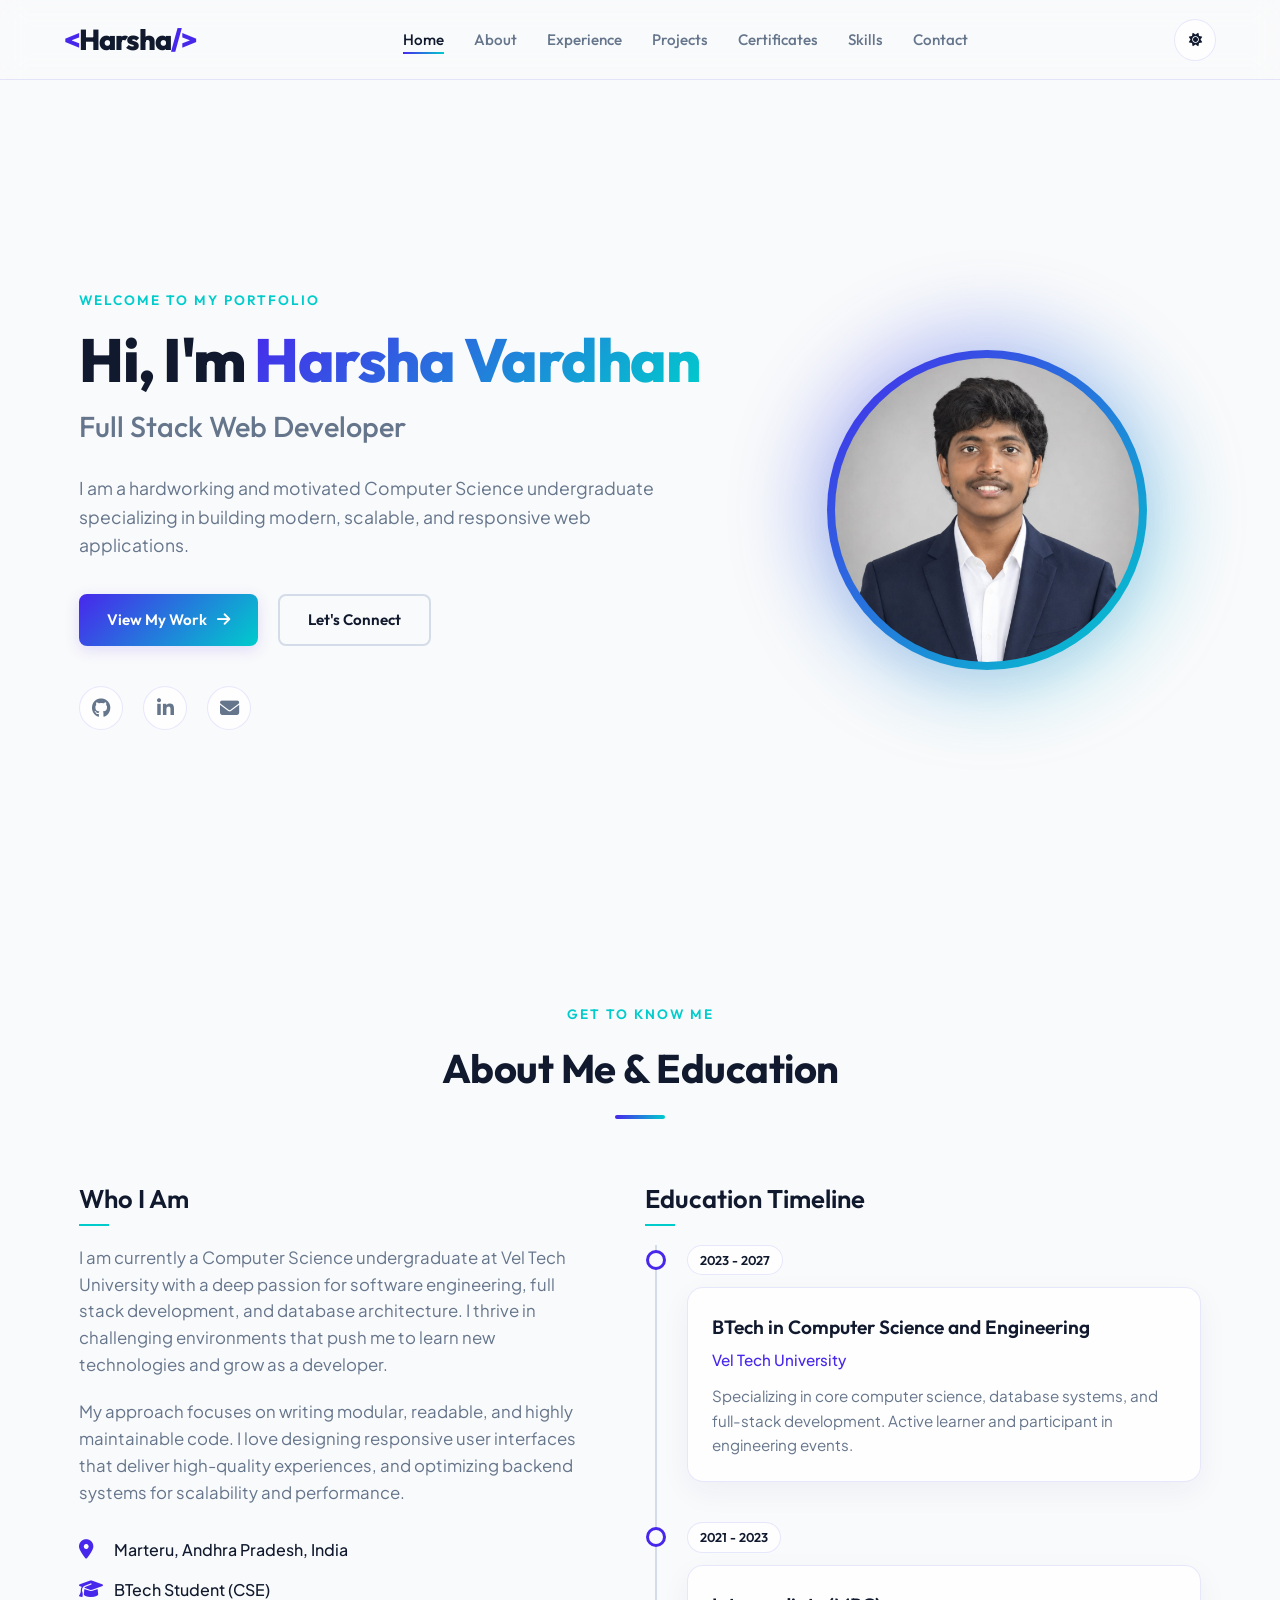
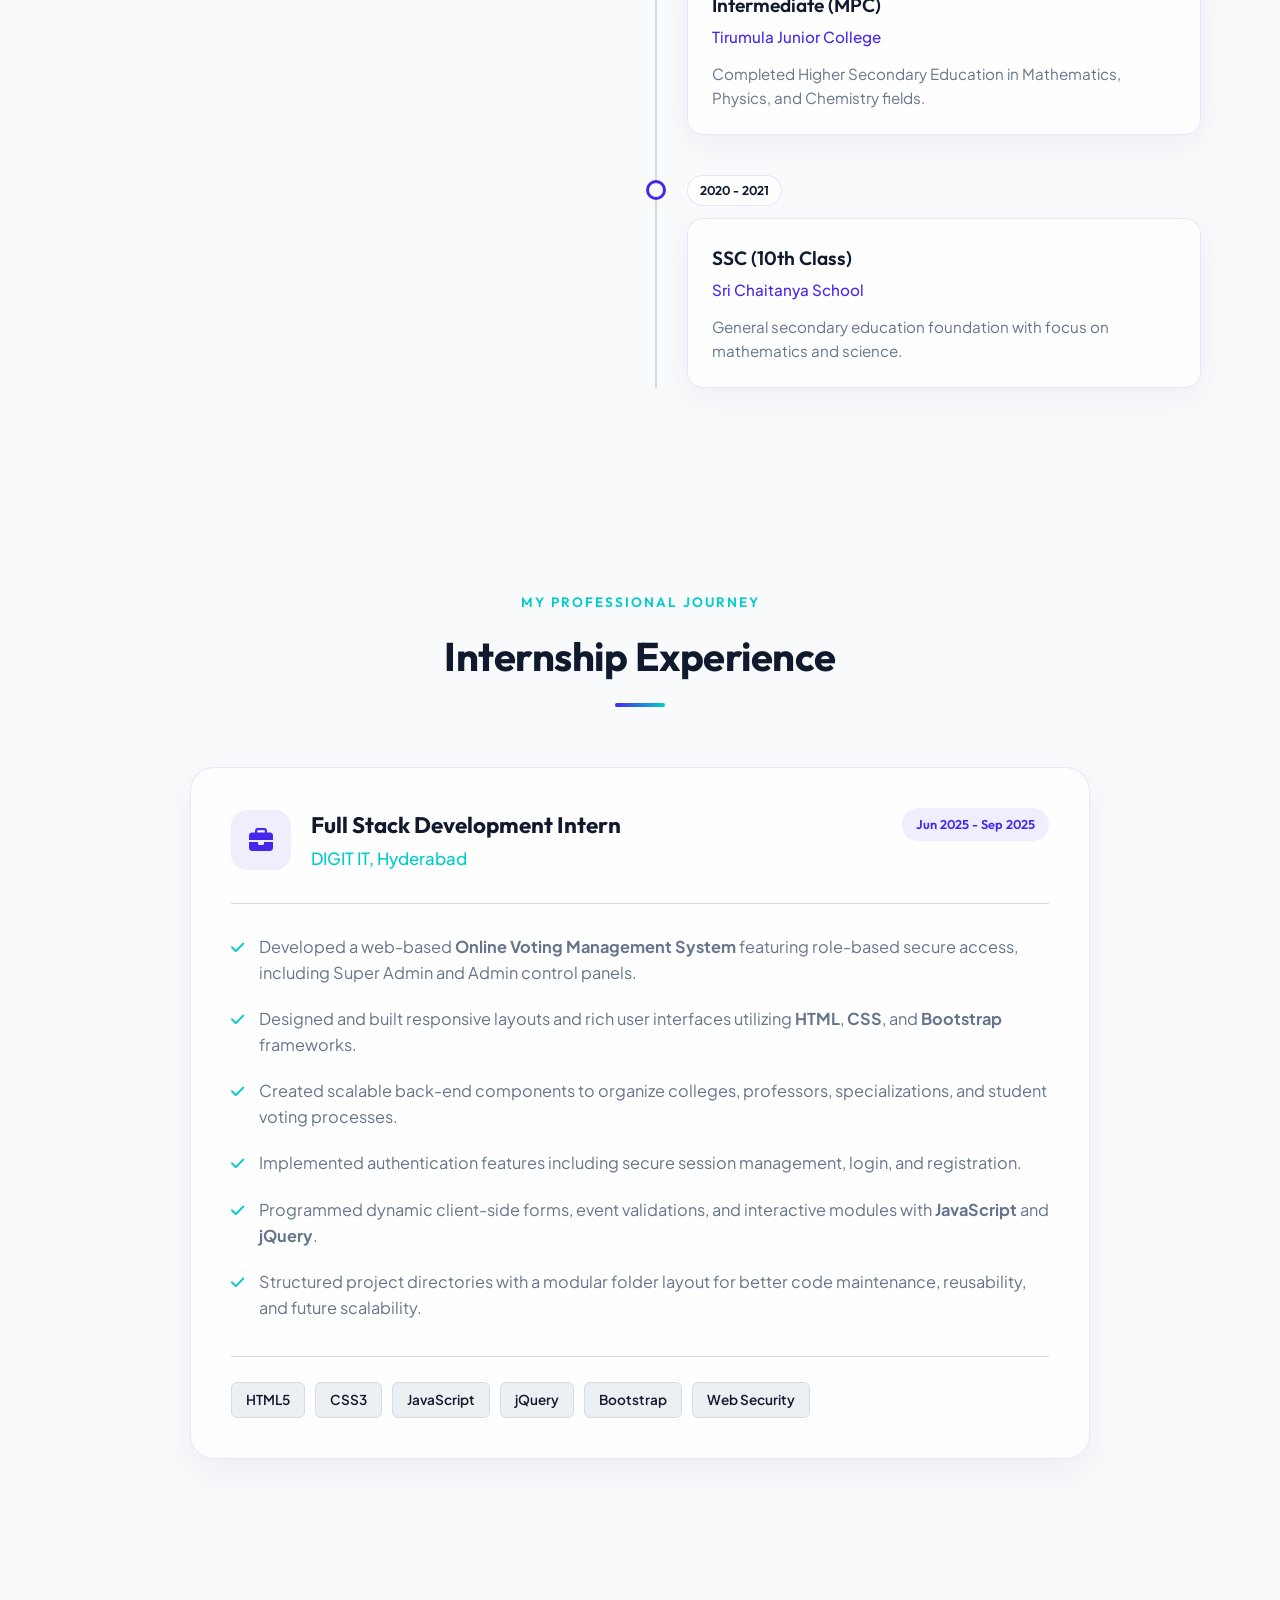
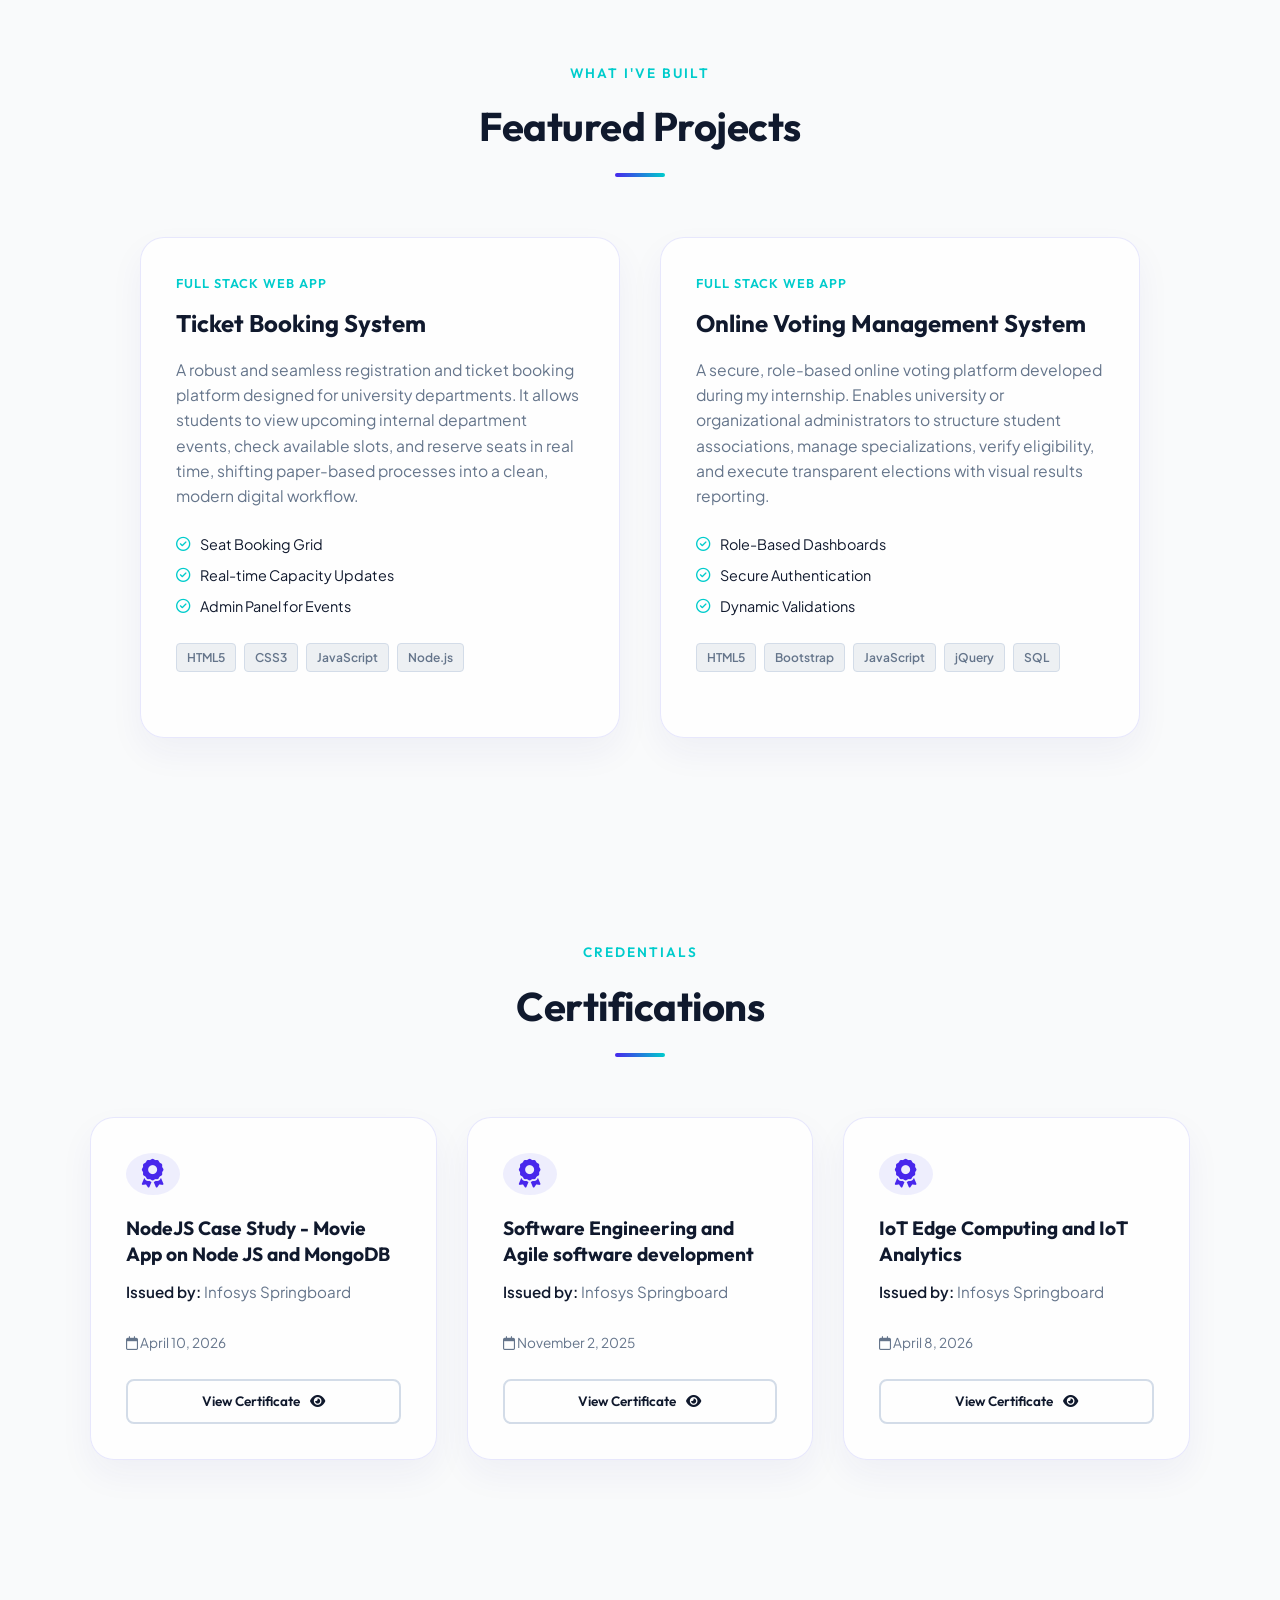
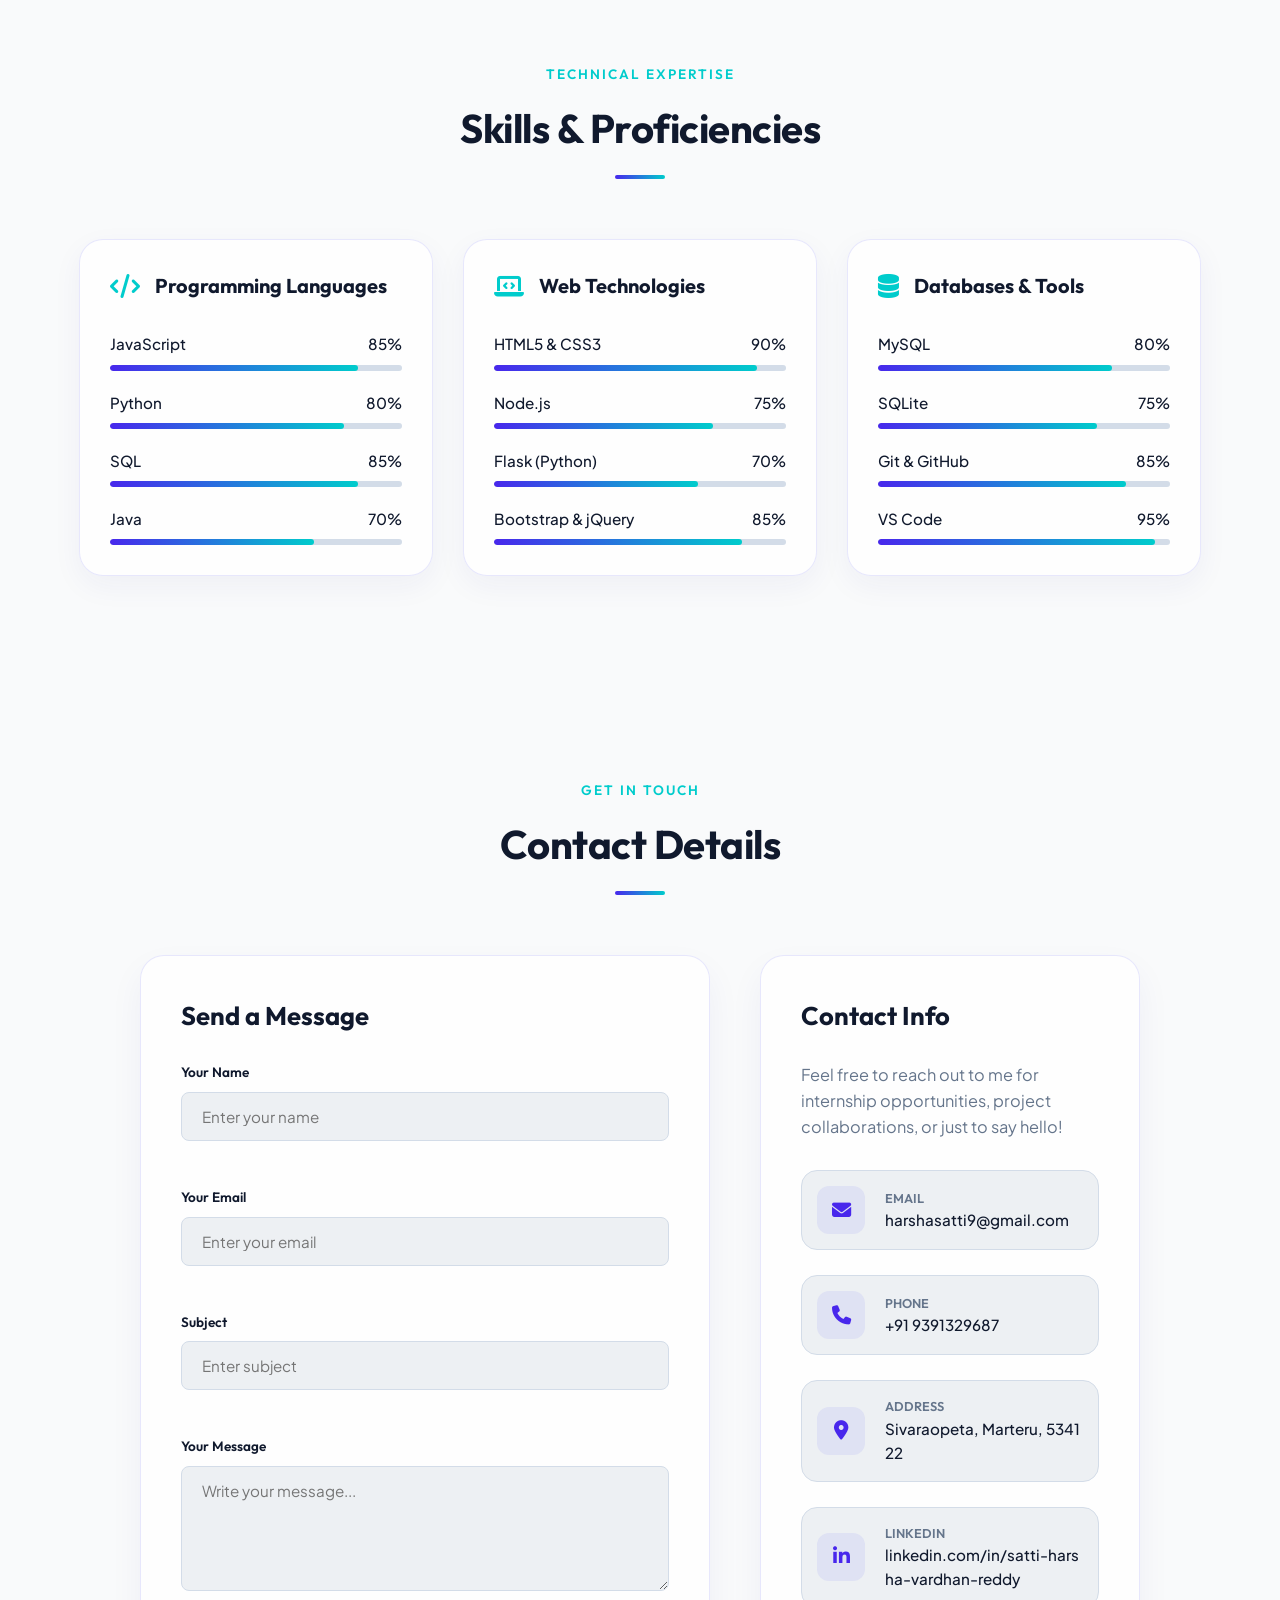
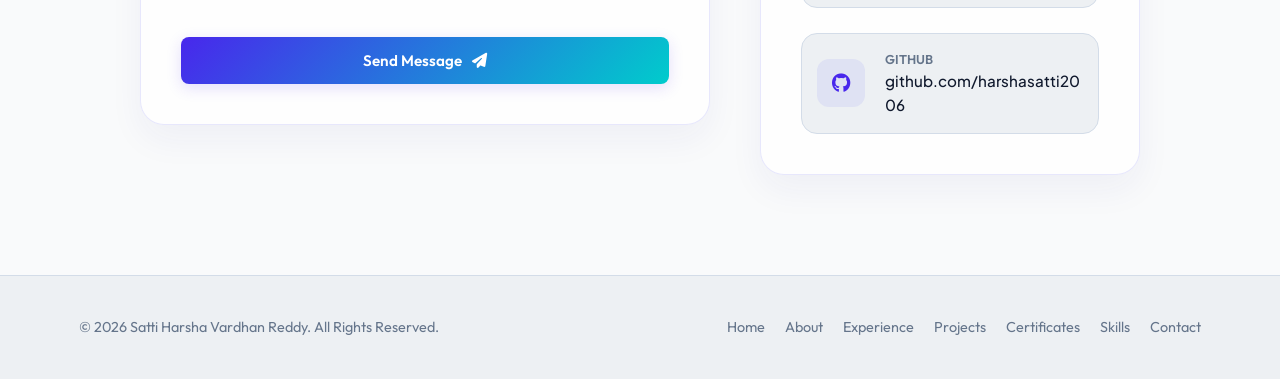
==== commit 68db5cb6: "Updated portfolio" ====
--- a/index.html
+++ b/index.html
@@ -31,6 +31,7 @@
                     <li><a href="#about" class="nav-link">About</a></li>
                     <li><a href="#experience" class="nav-link">Experience</a></li>
                     <li><a href="#projects" class="nav-link">Projects</a></li>
+                    <li><a href="#certifications" class="nav-link">Certificates</a></li>
                     <li><a href="#skills" class="nav-link">Skills</a></li>
                     <li><a href="#contact" class="nav-link">Contact</a></li>
                 </ul>
@@ -291,6 +292,73 @@
             </div>
         </section>
 
+        <!-- Certifications Section -->
+        <section id="certifications" class="certifications-section section-padding scroll-reveal">
+            <div class="container">
+                <div class="section-header">
+                    <span class="subheading">Credentials</span>
+                    <h2 class="section-title">Certifications</h2>
+                    <div class="underline"></div>
+                </div>
+
+                <div class="certifications-grid">
+                    <!-- Certificate 1 -->
+                    <div class="cert-card">
+                        <div class="cert-icon">
+                            <i class="fa-solid fa-award"></i>
+                        </div>
+                        <div class="cert-info">
+                            <h3 class="cert-name">NodeJS Case Study - Movie App on Node JS and MongoDB</h3>
+                            <p class="cert-issuer"><span class="issuer-label">Issued by:</span> Infosys Springboard</p>
+                            <div class="cert-meta">
+                                <span class="cert-date"><i class="fa-regular fa-calendar"></i> April 10, 2026</span>
+                            </div>
+                            <a href="images/cert_nodejs.png" target="_blank" rel="noopener noreferrer" class="btn btn-secondary cert-verify-btn">
+                                <span>View Certificate</span>
+                                <i class="fa-solid fa-eye"></i>
+                            </a>
+                        </div>
+                    </div>
+
+                    <!-- Certificate 2 -->
+                    <div class="cert-card">
+                        <div class="cert-icon">
+                            <i class="fa-solid fa-award"></i>
+                        </div>
+                        <div class="cert-info">
+                            <h3 class="cert-name">Software Engineering and Agile software development</h3>
+                            <p class="cert-issuer"><span class="issuer-label">Issued by:</span> Infosys Springboard</p>
+                            <div class="cert-meta">
+                                <span class="cert-date"><i class="fa-regular fa-calendar"></i> November 2, 2025</span>
+                            </div>
+                            <a href="images/cert_agile.png" target="_blank" rel="noopener noreferrer" class="btn btn-secondary cert-verify-btn">
+                                <span>View Certificate</span>
+                                <i class="fa-solid fa-eye"></i>
+                            </a>
+                        </div>
+                    </div>
+
+                    <!-- Certificate 3 -->
+                    <div class="cert-card">
+                        <div class="cert-icon">
+                            <i class="fa-solid fa-award"></i>
+                        </div>
+                        <div class="cert-info">
+                            <h3 class="cert-name">IoT Edge Computing and IoT Analytics</h3>
+                            <p class="cert-issuer"><span class="issuer-label">Issued by:</span> Infosys Springboard</p>
+                            <div class="cert-meta">
+                                <span class="cert-date"><i class="fa-regular fa-calendar"></i> April 8, 2026</span>
+                            </div>
+                            <a href="images/cert_iot.png" target="_blank" rel="noopener noreferrer" class="btn btn-secondary cert-verify-btn">
+                                <span>View Certificate</span>
+                                <i class="fa-solid fa-eye"></i>
+                            </a>
+                        </div>
+                    </div>
+                </div>
+            </div>
+        </section>
+
         <!-- Skills Section -->
         <section id="skills" class="skills-section section-padding scroll-reveal">
             <div class="container">
@@ -530,6 +598,7 @@
                 <a href="#about">About</a>
                 <a href="#experience">Experience</a>
                 <a href="#projects">Projects</a>
+                <a href="#certifications">Certificates</a>
                 <a href="#skills">Skills</a>
                 <a href="#contact">Contact</a>
             </div>
--- a/style.css
+++ b/style.css
@@ -930,6 +930,114 @@
 }
 
 /* ==========================================================================
+   CERTIFICATIONS SECTION
+   ========================================================================== */
+
+.certifications-grid {
+    display: grid;
+    grid-template-columns: repeat(3, 1fr);
+    gap: 30px;
+    max-width: 1100px;
+    margin: 0 auto;
+}
+
+.cert-card {
+    background: var(--card-bg);
+    border: 1px solid var(--card-border);
+    border-radius: var(--border-radius-lg);
+    padding: 35px;
+    box-shadow: 0 15px 35px var(--glass-shadow);
+    transition: all var(--transition-normal);
+    display: flex;
+    flex-direction: column;
+    height: 100%;
+    position: relative;
+    overflow: hidden;
+}
+
+.cert-card:hover {
+    transform: translateY(-8px);
+    border-color: rgba(var(--primary-hue), var(--primary-sat), var(--primary-light), 0.25);
+    box-shadow: 0 20px 40px var(--primary-glow);
+}
+
+.cert-card::before {
+    content: '';
+    position: absolute;
+    top: 0;
+    left: 0;
+    width: 100%;
+    height: 4px;
+    background: linear-gradient(90deg, var(--primary), var(--secondary));
+    opacity: 0;
+    transition: opacity var(--transition-normal);
+}
+
+.cert-card:hover::before {
+    opacity: 1;
+}
+
+.cert-icon {
+    font-size: 1.8rem;
+    width: 54px;
+    height: 54px;
+    border-radius: 50%;
+    background: var(--primary-glow);
+    color: var(--primary);
+    display: flex;
+    align-items: center;
+    justify-content: center;
+    margin-bottom: 20px;
+}
+
+body.light-theme .cert-icon {
+    background: rgba(99, 102, 241, 0.1);
+}
+
+.cert-info {
+    display: flex;
+    flex-direction: column;
+    height: 100%;
+}
+
+.cert-name {
+    font-family: var(--font-heading);
+    font-size: 1.2rem;
+    font-weight: 700;
+    margin-bottom: 12px;
+    line-height: 1.4;
+    color: var(--text-main);
+}
+
+.cert-issuer {
+    font-size: 0.95rem;
+    color: var(--text-muted);
+    margin-bottom: 15px;
+}
+
+.issuer-label {
+    font-weight: 600;
+    color: var(--text-main);
+}
+
+.cert-meta {
+    margin-bottom: 25px;
+    font-size: 0.85rem;
+    color: var(--text-muted);
+    display: flex;
+    align-items: center;
+    gap: 8px;
+    margin-top: auto;
+}
+
+.cert-verify-btn {
+    padding: 10px 20px;
+    font-size: 0.85rem;
+    width: 100%;
+    justify-content: center;
+}
+
+/* ==========================================================================
    SKILLS SECTION
    ========================================================================== */
 
@@ -1255,7 +1363,7 @@
         gap: 40px;
     }
     
-    .skills-grid {
+    .skills-grid, .certifications-grid {
         grid-template-columns: repeat(2, 1fr);
     }
 }
@@ -1354,7 +1462,7 @@
         font-size: 1.4rem;
     }
     
-    .skills-grid {
+    .skills-grid, .certifications-grid {
         grid-template-columns: 1fr;
     }
     
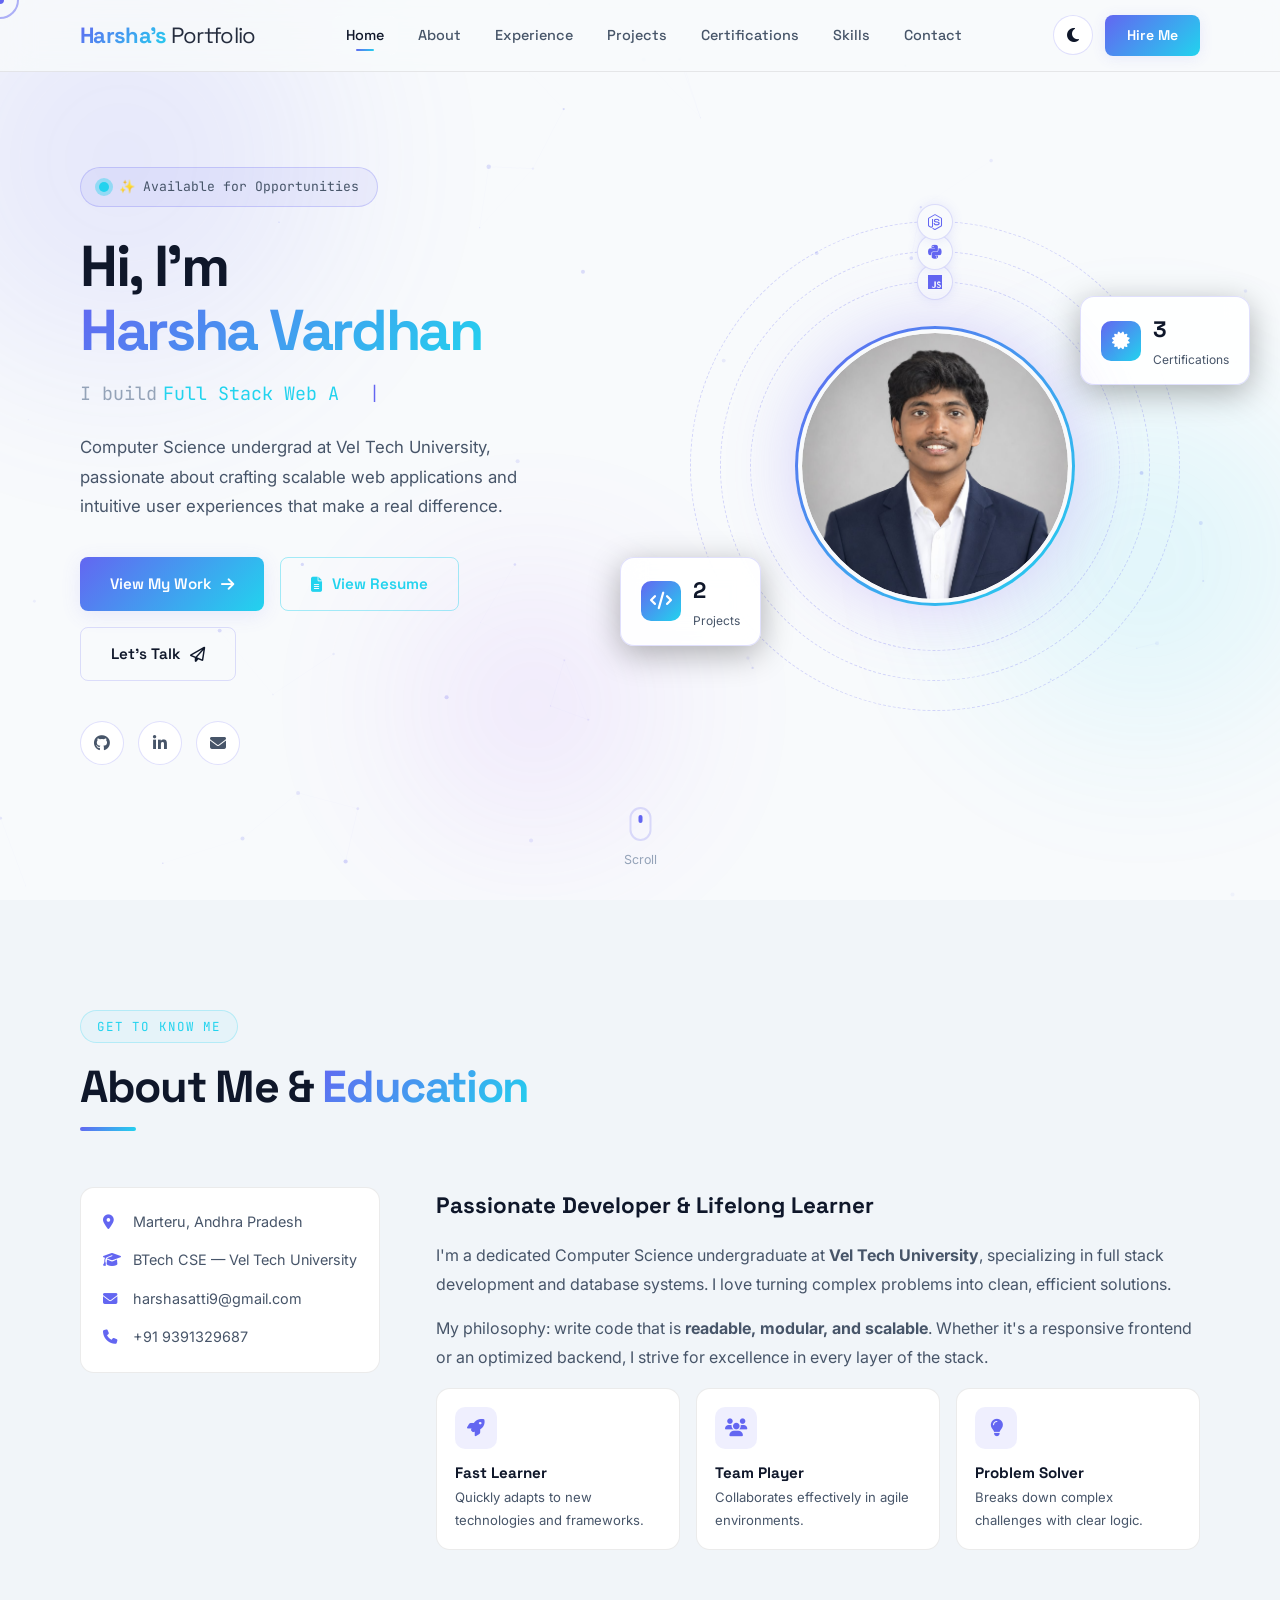
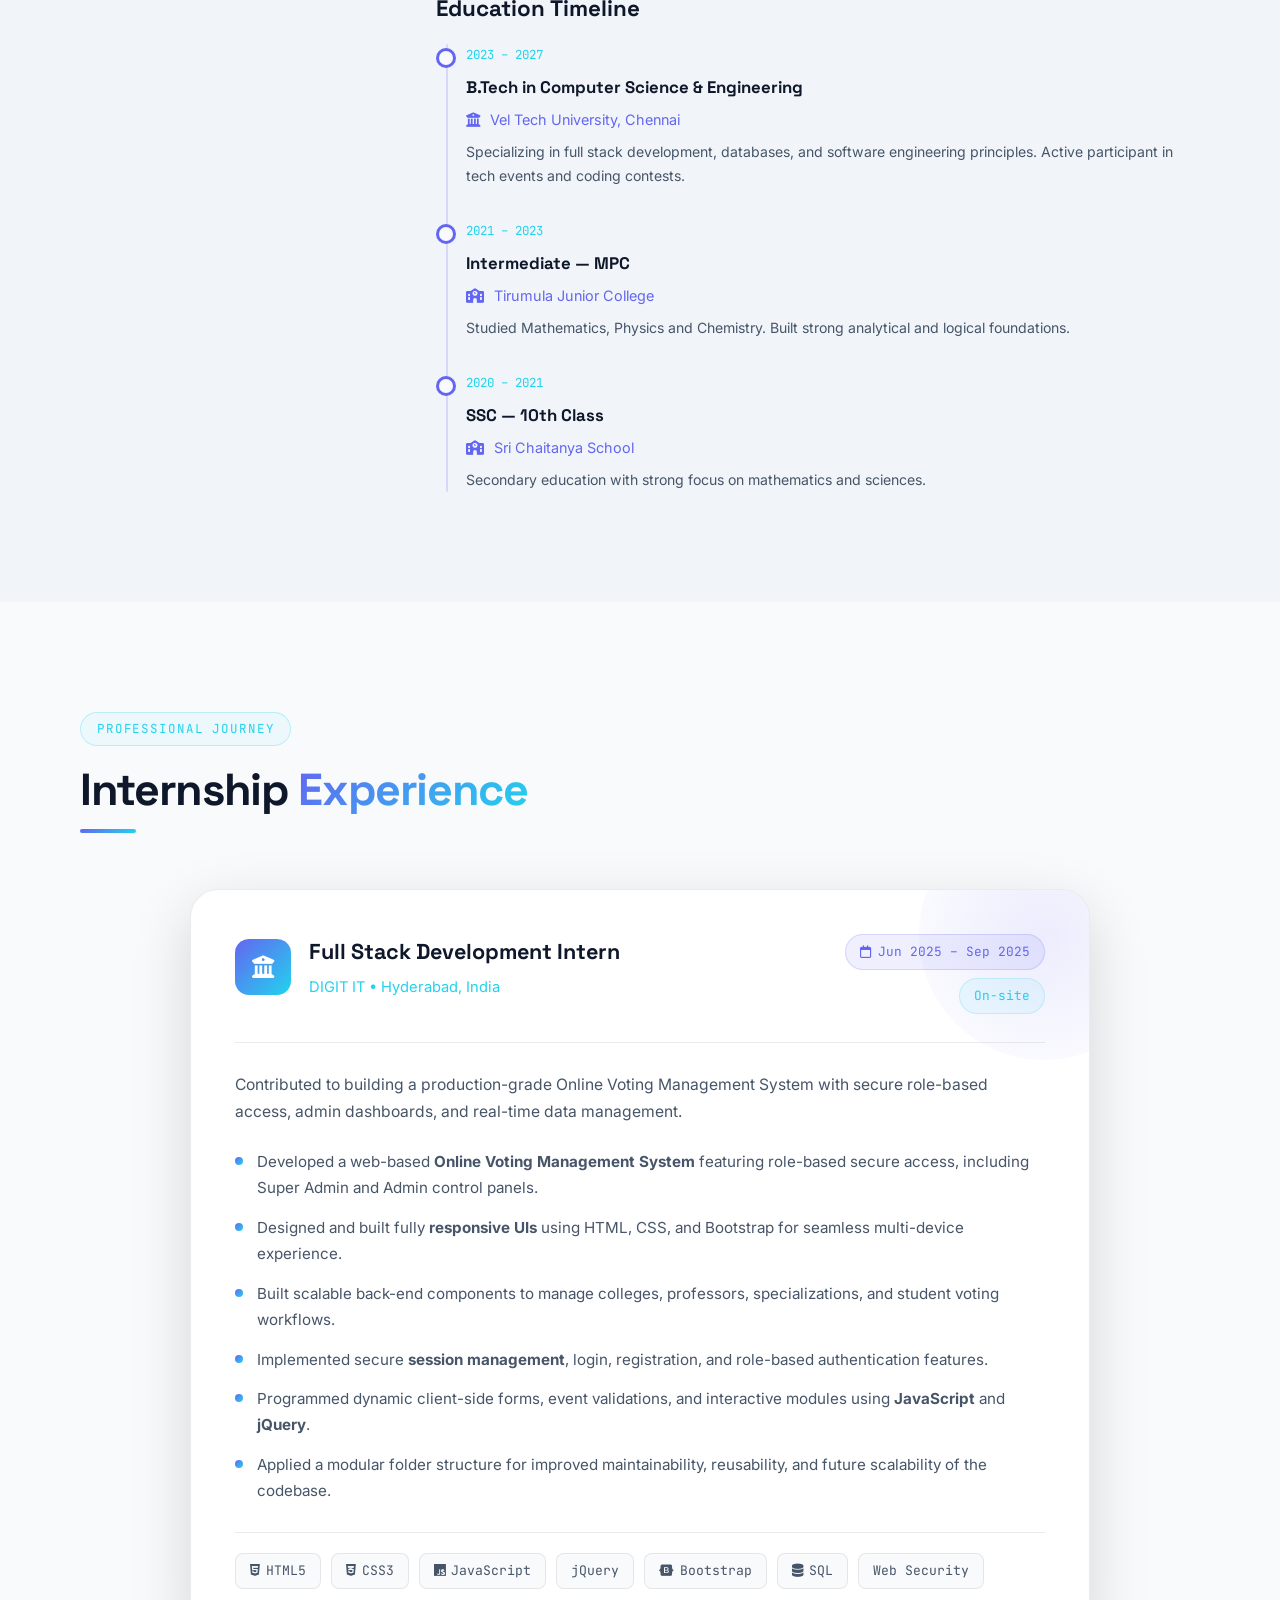
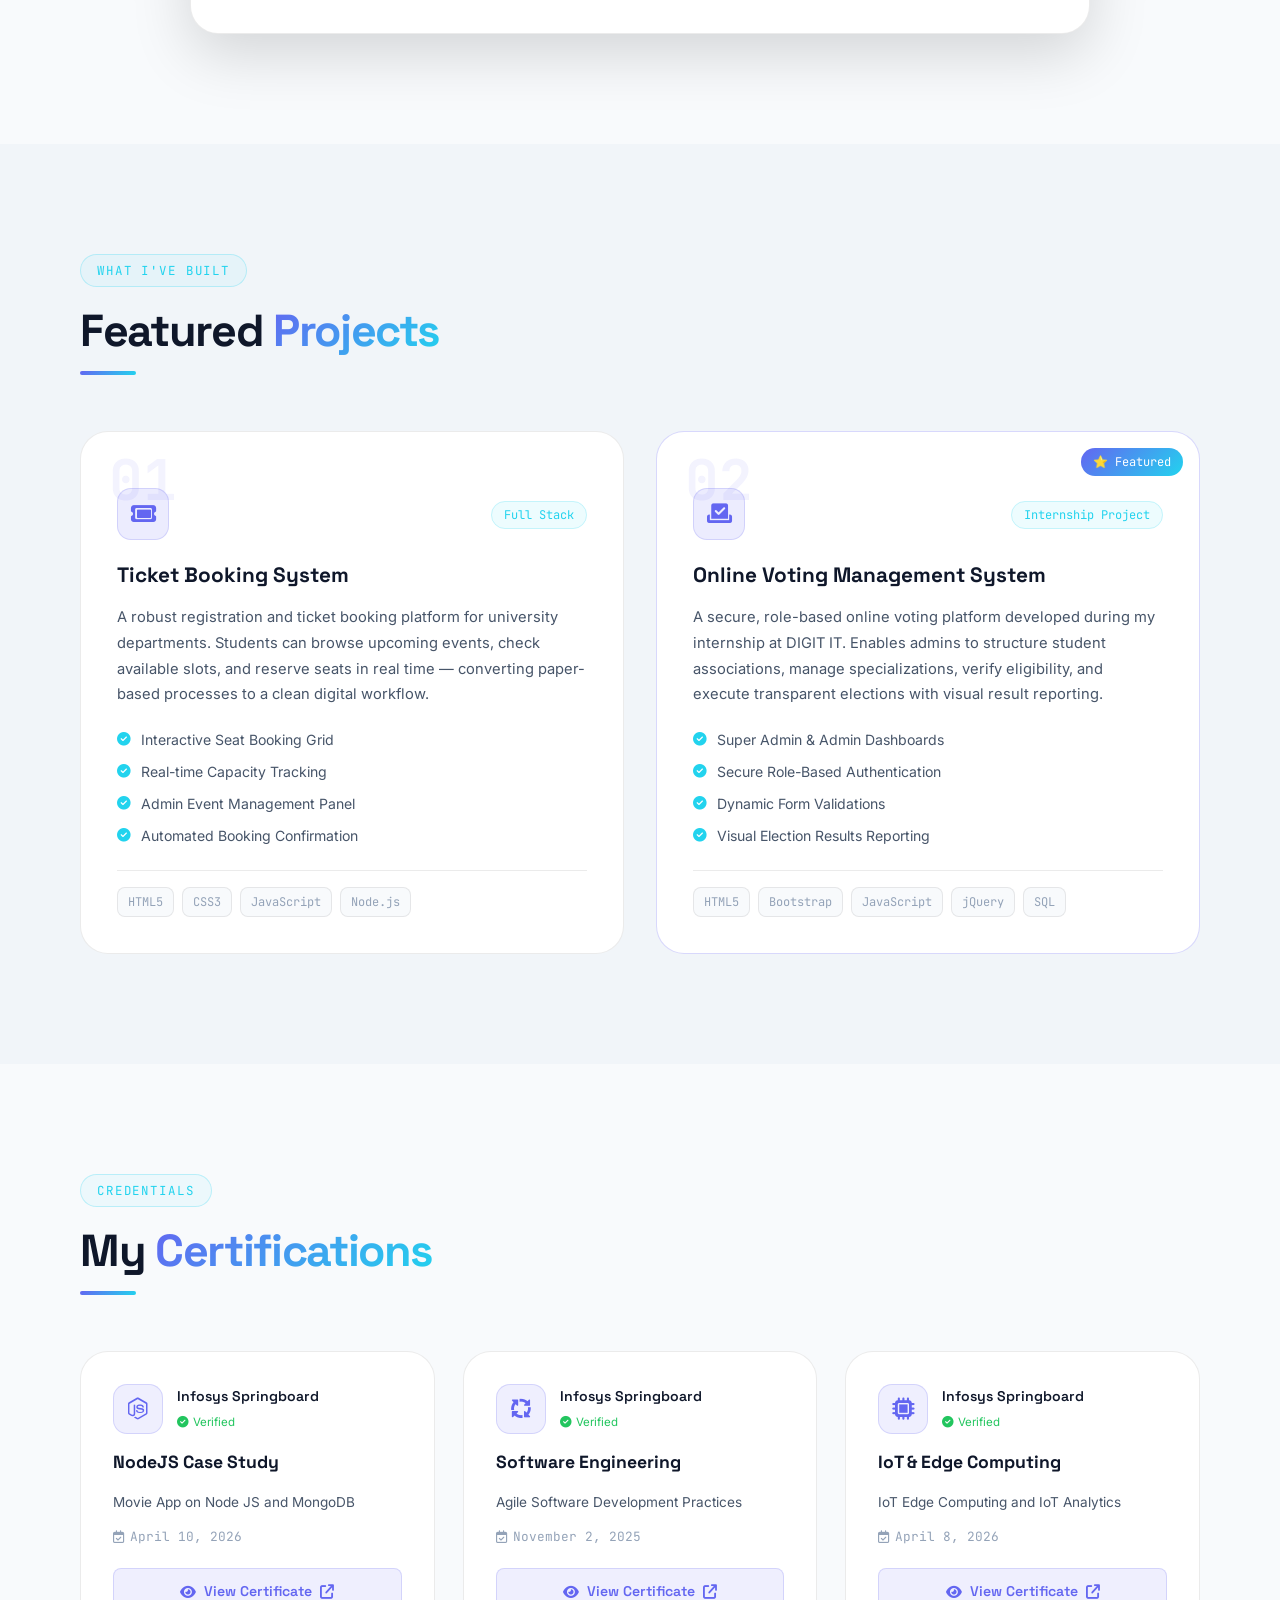
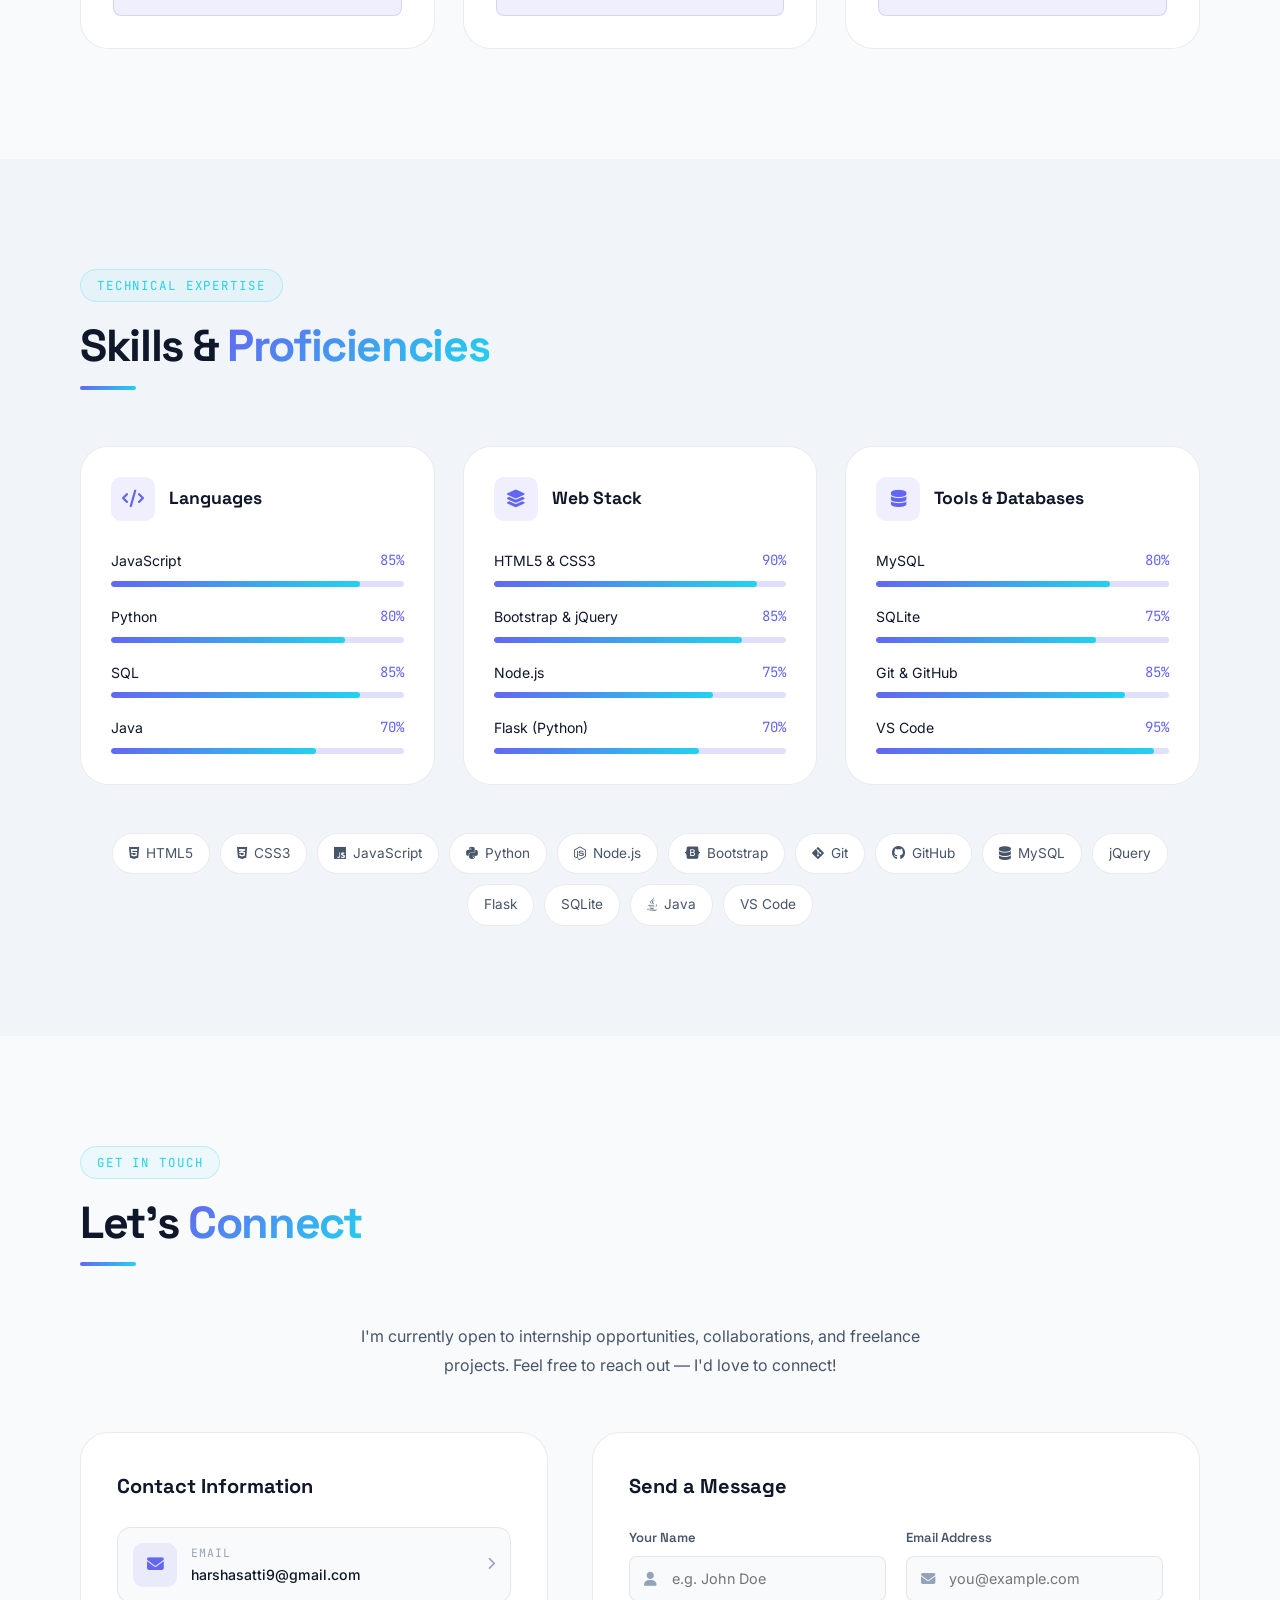
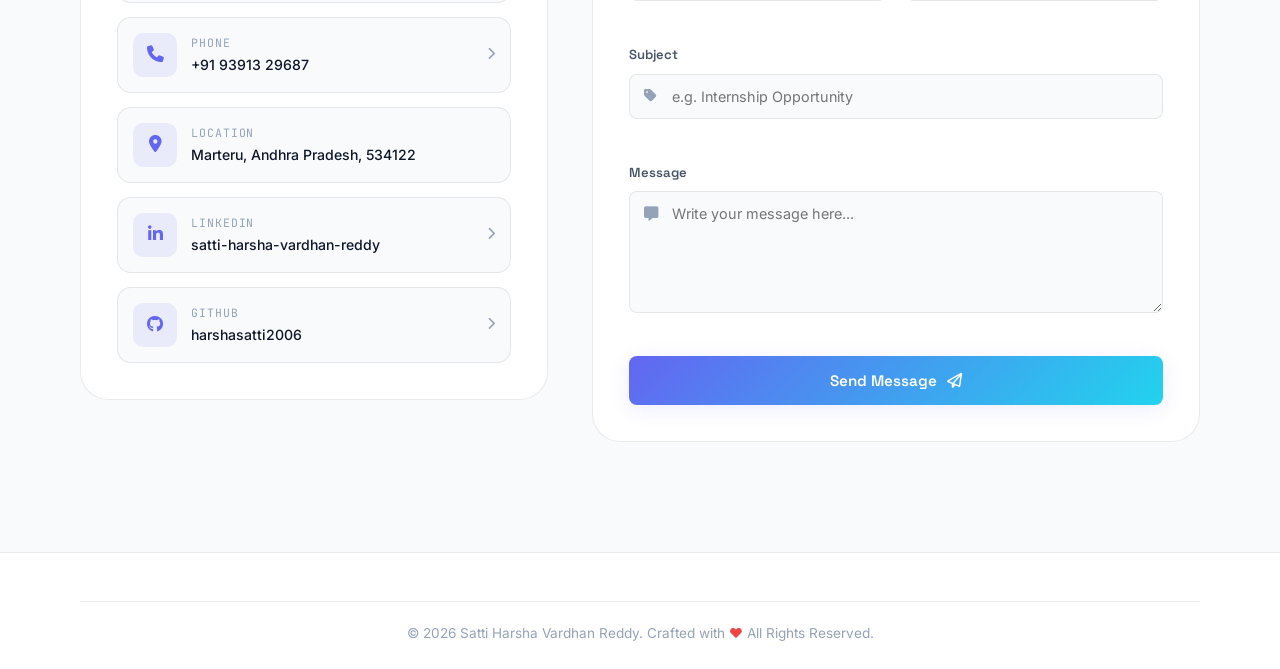
==== commit 2a10f8ca: "Updated portfolio" ====
--- a/index.html
+++ b/index.html
@@ -3,614 +3,716 @@
 <head>
     <meta charset="UTF-8">
     <meta name="viewport" content="width=device-width, initial-scale=1.0">
-    <title>Satti Harsha Vardhan Reddy | Full Stack Web Developer Portfolio</title>
-    <meta name="description" content="Professional portfolio of Satti Harsha Vardhan Reddy, a Computer Science student and Full Stack Web Developer. View projects, skills, education, and contact details.">
-    <!-- Google Fonts -->
+    <title>Harsha Vardhan Reddy | Full Stack Developer</title>
+    <meta name="description" content="Portfolio of Satti Harsha Vardhan Reddy — Full Stack Web Developer & CS Engineer. Explore projects, skills, certifications and more.">
+    <meta name="keywords" content="Harsha Vardhan Reddy, Full Stack Developer, Web Developer, Portfolio, JavaScript, Python, NodeJS">
+    <meta name="author" content="Satti Harsha Vardhan Reddy">
+    <!-- Open Graph -->
+    <meta property="og:title" content="Harsha Vardhan | Full Stack Developer Portfolio">
+    <meta property="og:description" content="Professional portfolio of Satti Harsha Vardhan Reddy, Full Stack Web Developer & Computer Science student.">
+    <meta property="og:type" content="website">
+    <!-- Fonts -->
     <link rel="preconnect" href="https://fonts.googleapis.com">
     <link rel="preconnect" href="https://fonts.gstatic.com" crossorigin>
-    <link href="https://fonts.googleapis.com/css2?family=Outfit:wght@300;400;500;600;700;800&family=Plus+Jakarta+Sans:wght@300;400;500;600;700&display=swap" rel="stylesheet">
-    <!-- FontAwesome Icons -->
-    <link rel="stylesheet" href="https://cdnjs.cloudflare.com/ajax/libs/font-awesome/6.4.0/css/all.min.css">
-    <!-- Stylesheet -->
+    <link href="https://fonts.googleapis.com/css2?family=Inter:wght@300;400;500;600;700;800;900&family=Space+Grotesk:wght@300;400;500;600;700&family=JetBrains+Mono:wght@400;500&display=swap" rel="stylesheet">
+    <!-- Icons -->
+    <link rel="stylesheet" href="https://cdnjs.cloudflare.com/ajax/libs/font-awesome/6.5.0/css/all.min.css">
     <link rel="stylesheet" href="style.css">
 </head>
-<body class="dark-theme">
-    <!-- Progress Bar -->
-    <div id="scroll-progress"></div>
-
-    <!-- Navigation Header -->
-    <header class="navbar" id="navbar">
-        <div class="nav-container">
-            <a href="#home" class="logo">
-                <span class="logo-accent">&lt;</span>Harsha<span class="logo-accent">/&gt;</span>
+<body class="dark-mode">
+
+    <!-- Scroll Progress Bar -->
+    <div id="scroll-progress" role="progressbar" aria-label="Reading progress"></div>
+
+    <!-- Custom Cursor -->
+    <div class="cursor-dot" id="cursor-dot"></div>
+    <div class="cursor-outline" id="cursor-outline"></div>
+
+    <!-- ===================== NAVBAR ===================== -->
+    <header id="navbar" class="navbar">
+        <div class="nav-inner">
+            <a href="#home" class="nav-logo" id="nav-logo-link">
+                <span class="logo-name">Harsha's</span><span class="logo-text">Portfolio</span>
             </a>
-            
-            <nav class="nav-menu" id="nav-menu">
-                <ul class="nav-list">
-                    <li><a href="#home" class="nav-link active">Home</a></li>
-                    <li><a href="#about" class="nav-link">About</a></li>
-                    <li><a href="#experience" class="nav-link">Experience</a></li>
-                    <li><a href="#projects" class="nav-link">Projects</a></li>
-                    <li><a href="#certifications" class="nav-link">Certificates</a></li>
-                    <li><a href="#skills" class="nav-link">Skills</a></li>
-                    <li><a href="#contact" class="nav-link">Contact</a></li>
-                </ul>
+            <nav class="nav-links" id="nav-links" role="navigation" aria-label="Main navigation">
+                <a href="#home" class="nav-link active" id="nav-home">Home</a>
+                <a href="#about" class="nav-link" id="nav-about">About</a>
+                <a href="#experience" class="nav-link" id="nav-experience">Experience</a>
+                <a href="#projects" class="nav-link" id="nav-projects">Projects</a>
+                <a href="#certifications" class="nav-link" id="nav-certs">Certifications</a>
+                <a href="#skills" class="nav-link" id="nav-skills">Skills</a>
+                <a href="#contact" class="nav-link" id="nav-contact">Contact</a>
             </nav>
-
-            <div class="nav-actions">
-                <button id="theme-toggle" class="theme-btn" aria-label="Toggle dark/light theme">
-                    <i class="fa-solid fa-moon"></i>
+            <div class="nav-controls">
+                <button id="theme-toggle" class="theme-toggle" aria-label="Toggle theme" title="Toggle dark/light mode">
+                    <i class="fa-solid fa-moon" id="theme-icon"></i>
                 </button>
-                <button class="mobile-toggle" id="mobile-toggle" aria-label="Open navigation menu">
-                    <span class="bar"></span>
-                    <span class="bar"></span>
-                    <span class="bar"></span>
+                <a href="#contact" class="hire-btn" id="hire-btn">Hire Me</a>
+                <button id="hamburger" class="hamburger" aria-label="Open menu" aria-expanded="false">
+                    <span></span><span></span><span></span>
                 </button>
             </div>
         </div>
+        <!-- Mobile Drawer -->
+        <div class="mobile-menu" id="mobile-menu" aria-hidden="true">
+            <a href="#home" class="mob-link">Home</a>
+            <a href="#about" class="mob-link">About</a>
+            <a href="#experience" class="mob-link">Experience</a>
+            <a href="#projects" class="mob-link">Projects</a>
+            <a href="#certifications" class="mob-link">Certifications</a>
+            <a href="#skills" class="mob-link">Skills</a>
+            <a href="#contact" class="mob-link">Contact</a>
+        </div>
     </header>
 
-    <!-- Main Content -->
-    <main>
-        <!-- Hero Section -->
-        <section id="home" class="hero-section">
-            <div class="container hero-container">
-                <div class="hero-content">
-                    <span class="hero-subtitle">Welcome to my portfolio</span>
-                    <h1 class="hero-title">Hi, I'm <span class="text-gradient">Harsha Vardhan</span></h1>
-                    <h2 class="hero-role">Full Stack Web Developer</h2>
-                    <p class="hero-description">
-                        I am a hardworking and motivated Computer Science undergraduate specializing in building modern, scalable, and responsive web applications.
+    <!-- ===================== HERO ===================== -->
+    <section id="home" class="hero">
+        <!-- Particle Canvas -->
+        <canvas id="particles-canvas" aria-hidden="true"></canvas>
+        <!-- Ambient blobs -->
+        <div class="blob blob-1" aria-hidden="true"></div>
+        <div class="blob blob-2" aria-hidden="true"></div>
+        <div class="blob blob-3" aria-hidden="true"></div>
+
+        <div class="hero-inner container">
+            <div class="hero-text">
+                <div class="hero-badge">
+                    <span class="pulse-ring"></span>
+                    <span class="badge-text">&#10024; Available for Opportunities</span>
+                </div>
+                <h1 class="hero-title">
+                    Hi, I'm<br>
+                    <span class="gradient-text" id="typewriter-name">Harsha Vardhan</span>
+                </h1>
+                <div class="hero-roles">
+                    <span class="static-text">I build </span>
+                    <span class="dynamic-text" id="dynamic-text"></span>
+                    <span class="cursor-blink">|</span>
+                </div>
+                <p class="hero-desc">
+                    Computer Science undergrad at Vel Tech University, passionate about crafting scalable web applications and intuitive user experiences that make a real difference.
+                </p>
+                <div class="hero-cta">
+                    <a href="#projects" class="btn btn-primary" id="view-work-btn">
+                        <span>View My Work</span>
+                        <i class="fa-solid fa-arrow-right"></i>
+                    </a>
+                    <a href="resume.html" target="_blank" rel="noopener noreferrer" class="btn btn-resume" id="view-resume-btn" title="Open my resume in a new tab">
+                        <i class="fa-solid fa-file-lines"></i>
+                        <span>View Resume</span>
+                    </a>
+                    <a href="#contact" class="btn btn-ghost" id="contact-btn">
+                        <span>Let's Talk</span>
+                        <i class="fa-regular fa-paper-plane"></i>
+                    </a>
+                </div>
+                <div class="hero-socials">
+                    <a href="https://github.com/harshasatti2006" target="_blank" rel="noopener noreferrer" class="social-link" id="github-link" aria-label="GitHub">
+                        <i class="fa-brands fa-github"></i>
+                    </a>
+                    <a href="https://www.linkedin.com/in/satti-harsha-vardhan-reddy-48015a358" target="_blank" rel="noopener noreferrer" class="social-link" id="linkedin-link" aria-label="LinkedIn">
+                        <i class="fa-brands fa-linkedin-in"></i>
+                    </a>
+                    <a href="mailto:harshasatti9@gmail.com" class="social-link" id="email-link" aria-label="Email">
+                        <i class="fa-solid fa-envelope"></i>
+                    </a>
+                </div>
+            </div>
+
+            <div class="hero-visual">
+                <div class="avatar-orbit-wrapper">
+                    <div class="orbit orbit-1" aria-hidden="true">
+                        <div class="orbit-dot"><i class="fa-brands fa-js"></i></div>
+                    </div>
+                    <div class="orbit orbit-2" aria-hidden="true">
+                        <div class="orbit-dot"><i class="fa-brands fa-python"></i></div>
+                    </div>
+                    <div class="orbit orbit-3" aria-hidden="true">
+                        <div class="orbit-dot"><i class="fa-brands fa-node-js"></i></div>
+                    </div>
+                    <div class="avatar-glow" aria-hidden="true"></div>
+                    <div class="avatar-ring" aria-hidden="true"></div>
+                    <div class="avatar-frame">
+                        <img src="images/profile.jpeg" alt="Satti Harsha Vardhan Reddy" class="avatar-photo" id="profile-photo">
+                    </div>
+                </div>
+                <!-- Stats floating cards -->
+                <div class="stat-card stat-card-1">
+                    <div class="stat-icon"><i class="fa-solid fa-code"></i></div>
+                    <div class="stat-info">
+                        <span class="stat-num" data-target="2">0</span>
+                        <span class="stat-label">Projects</span>
+                    </div>
+                </div>
+                <div class="stat-card stat-card-2">
+                    <div class="stat-icon"><i class="fa-solid fa-certificate"></i></div>
+                    <div class="stat-info">
+                        <span class="stat-num" data-target="3">0</span>
+                        <span class="stat-label">Certifications</span>
+                    </div>
+                </div>
+            </div>
+        </div>
+
+        <div class="scroll-hint" aria-label="Scroll down">
+            <div class="scroll-mouse">
+                <div class="scroll-wheel"></div>
+            </div>
+            <span>Scroll</span>
+        </div>
+    </section>
+
+    <!-- ===================== ABOUT ===================== -->
+    <section id="about" class="section about-section reveal">
+        <div class="container">
+            <div class="section-tag">Get to Know Me</div>
+            <h2 class="section-heading">About Me &amp; <span class="gradient-text">Education</span></h2>
+            <div class="section-divider"></div>
+
+            <div class="about-layout">
+                <div class="about-left">
+                    <div class="quick-info">
+                        <div class="qi-item">
+                            <i class="fa-solid fa-location-dot"></i>
+                            <span>Marteru, Andhra Pradesh</span>
+                        </div>
+                        <div class="qi-item">
+                            <i class="fa-solid fa-graduation-cap"></i>
+                            <span>BTech CSE — Vel Tech University</span>
+                        </div>
+                        <div class="qi-item">
+                            <i class="fa-solid fa-envelope"></i>
+                            <span>harshasatti9@gmail.com</span>
+                        </div>
+                        <div class="qi-item">
+                            <i class="fa-solid fa-phone"></i>
+                            <span>+91 9391329687</span>
+                        </div>
+                    </div>
+                </div>
+                <div class="about-right">
+                    <h3 class="about-subtitle">Passionate Developer &amp; Lifelong Learner</h3>
+                    <p class="about-para">
+                        I'm a dedicated Computer Science undergraduate at <strong>Vel Tech University</strong>, specializing in full stack development and database systems. I love turning complex problems into clean, efficient solutions.
                     </p>
-                    <div class="hero-actions">
-                        <a href="#projects" class="btn btn-primary">
-                            <span>View My Work</span>
-                            <i class="fa-solid fa-arrow-right"></i>
+                    <p class="about-para">
+                        My philosophy: write code that is <strong>readable, modular, and scalable</strong>. Whether it's a responsive frontend or an optimized backend, I strive for excellence in every layer of the stack.
+                    </p>
+                    <div class="about-highlights">
+                        <div class="hl-item">
+                            <div class="hl-icon"><i class="fa-solid fa-rocket"></i></div>
+                            <div>
+                                <strong>Fast Learner</strong>
+                                <p>Quickly adapts to new technologies and frameworks.</p>
+                            </div>
+                        </div>
+                        <div class="hl-item">
+                            <div class="hl-icon"><i class="fa-solid fa-users"></i></div>
+                            <div>
+                                <strong>Team Player</strong>
+                                <p>Collaborates effectively in agile environments.</p>
+                            </div>
+                        </div>
+                        <div class="hl-item">
+                            <div class="hl-icon"><i class="fa-solid fa-lightbulb"></i></div>
+                            <div>
+                                <strong>Problem Solver</strong>
+                                <p>Breaks down complex challenges with clear logic.</p>
+                            </div>
+                        </div>
+                    </div>
+
+                    <h3 class="about-subtitle" style="margin-top:40px;">Education Timeline</h3>
+                    <div class="timeline">
+                        <div class="tl-item">
+                            <div class="tl-marker">
+                                <div class="tl-dot"></div>
+                            </div>
+                            <div class="tl-content">
+                                <div class="tl-year">2023 – 2027</div>
+                                <h4 class="tl-title">B.Tech in Computer Science &amp; Engineering</h4>
+                                <p class="tl-inst"><i class="fa-solid fa-university"></i> Vel Tech University, Chennai</p>
+                                <p class="tl-desc">Specializing in full stack development, databases, and software engineering principles. Active participant in tech events and coding contests.</p>
+                            </div>
+                        </div>
+                        <div class="tl-item">
+                            <div class="tl-marker">
+                                <div class="tl-dot"></div>
+                            </div>
+                            <div class="tl-content">
+                                <div class="tl-year">2021 – 2023</div>
+                                <h4 class="tl-title">Intermediate — MPC</h4>
+                                <p class="tl-inst"><i class="fa-solid fa-school"></i> Tirumula Junior College</p>
+                                <p class="tl-desc">Studied Mathematics, Physics and Chemistry. Built strong analytical and logical foundations.</p>
+                            </div>
+                        </div>
+                        <div class="tl-item">
+                            <div class="tl-marker">
+                                <div class="tl-dot"></div>
+                            </div>
+                            <div class="tl-content">
+                                <div class="tl-year">2020 – 2021</div>
+                                <h4 class="tl-title">SSC — 10th Class</h4>
+                                <p class="tl-inst"><i class="fa-solid fa-school"></i> Sri Chaitanya School</p>
+                                <p class="tl-desc">Secondary education with strong focus on mathematics and sciences.</p>
+                            </div>
+                        </div>
+                    </div>
+                </div>
+            </div>
+        </div>
+    </section>
+
+    <!-- ===================== EXPERIENCE ===================== -->
+    <section id="experience" class="section experience-section reveal">
+        <div class="container">
+            <div class="section-tag">Professional Journey</div>
+            <h2 class="section-heading">Internship <span class="gradient-text">Experience</span></h2>
+            <div class="section-divider"></div>
+
+            <div class="exp-card">
+                <div class="exp-glow" aria-hidden="true"></div>
+                <div class="exp-top">
+                    <div class="exp-company-block">
+                        <div class="exp-company-logo">
+                            <i class="fa-solid fa-building-columns"></i>
+                        </div>
+                        <div>
+                            <h3 class="exp-role">Full Stack Development Intern</h3>
+                            <p class="exp-company">DIGIT IT &bull; Hyderabad, India</p>
+                        </div>
+                    </div>
+                    <div class="exp-duration-block">
+                        <span class="exp-duration-badge">
+                            <i class="fa-regular fa-calendar"></i>
+                            Jun 2025 – Sep 2025
+                        </span>
+                        <span class="exp-type-badge">On-site</span>
+                    </div>
+                </div>
+                <div class="exp-body">
+                    <p class="exp-summary">Contributed to building a production-grade Online Voting Management System with secure role-based access, admin dashboards, and real-time data management.</p>
+                    <ul class="exp-achievements">
+                        <li>
+                            <span class="ach-dot"></span>
+                            <span>Developed a web-based <strong>Online Voting Management System</strong> featuring role-based secure access, including Super Admin and Admin control panels.</span>
+                        </li>
+                        <li>
+                            <span class="ach-dot"></span>
+                            <span>Designed and built fully <strong>responsive UIs</strong> using HTML, CSS, and Bootstrap for seamless multi-device experience.</span>
+                        </li>
+                        <li>
+                            <span class="ach-dot"></span>
+                            <span>Built scalable back-end components to manage colleges, professors, specializations, and student voting workflows.</span>
+                        </li>
+                        <li>
+                            <span class="ach-dot"></span>
+                            <span>Implemented secure <strong>session management</strong>, login, registration, and role-based authentication features.</span>
+                        </li>
+                        <li>
+                            <span class="ach-dot"></span>
+                            <span>Programmed dynamic client-side forms, event validations, and interactive modules using <strong>JavaScript</strong> and <strong>jQuery</strong>.</span>
+                        </li>
+                        <li>
+                            <span class="ach-dot"></span>
+                            <span>Applied a modular folder structure for improved maintainability, reusability, and future scalability of the codebase.</span>
+                        </li>
+                    </ul>
+                    <div class="exp-stack">
+                        <span class="stack-tag"><i class="fa-brands fa-html5"></i> HTML5</span>
+                        <span class="stack-tag"><i class="fa-brands fa-css3-alt"></i> CSS3</span>
+                        <span class="stack-tag"><i class="fa-brands fa-js"></i> JavaScript</span>
+                        <span class="stack-tag">jQuery</span>
+                        <span class="stack-tag"><i class="fa-brands fa-bootstrap"></i> Bootstrap</span>
+                        <span class="stack-tag"><i class="fa-solid fa-database"></i> SQL</span>
+                        <span class="stack-tag">Web Security</span>
+                    </div>
+                </div>
+            </div>
+        </div>
+    </section>
+
+    <!-- ===================== PROJECTS ===================== -->
+    <section id="projects" class="section projects-section reveal">
+        <div class="container">
+            <div class="section-tag">What I've Built</div>
+            <h2 class="section-heading">Featured <span class="gradient-text">Projects</span></h2>
+            <div class="section-divider"></div>
+
+            <div class="projects-grid">
+                <!-- Project 1 -->
+                <div class="proj-card" id="project-ticket">
+                    <div class="proj-number">01</div>
+                    <div class="proj-top">
+                        <div class="proj-icon-wrap">
+                            <i class="fa-solid fa-ticket"></i>
+                        </div>
+                        <div class="proj-links-top">
+                            <span class="proj-badge">Full Stack</span>
+                        </div>
+                    </div>
+                    <h3 class="proj-title">Ticket Booking System</h3>
+                    <p class="proj-desc">A robust registration and ticket booking platform for university departments. Students can browse upcoming events, check available slots, and reserve seats in real time — converting paper-based processes to a clean digital workflow.</p>
+                    <ul class="proj-features">
+                        <li><i class="fa-solid fa-check-circle"></i> Interactive Seat Booking Grid</li>
+                        <li><i class="fa-solid fa-check-circle"></i> Real-time Capacity Tracking</li>
+                        <li><i class="fa-solid fa-check-circle"></i> Admin Event Management Panel</li>
+                        <li><i class="fa-solid fa-check-circle"></i> Automated Booking Confirmation</li>
+                    </ul>
+                    <div class="proj-tech-bar">
+                        <span>HTML5</span>
+                        <span>CSS3</span>
+                        <span>JavaScript</span>
+                        <span>Node.js</span>
+                    </div>
+                </div>
+
+                <!-- Project 2 -->
+                <div class="proj-card featured" id="project-voting">
+                    <div class="proj-featured-tag">⭐ Featured</div>
+                    <div class="proj-number">02</div>
+                    <div class="proj-top">
+                        <div class="proj-icon-wrap">
+                            <i class="fa-solid fa-vote-yea"></i>
+                        </div>
+                        <div class="proj-links-top">
+                            <span class="proj-badge">Internship Project</span>
+                        </div>
+                    </div>
+                    <h3 class="proj-title">Online Voting Management System</h3>
+                    <p class="proj-desc">A secure, role-based online voting platform developed during my internship at DIGIT IT. Enables admins to structure student associations, manage specializations, verify eligibility, and execute transparent elections with visual result reporting.</p>
+                    <ul class="proj-features">
+                        <li><i class="fa-solid fa-check-circle"></i> Super Admin & Admin Dashboards</li>
+                        <li><i class="fa-solid fa-check-circle"></i> Secure Role-Based Authentication</li>
+                        <li><i class="fa-solid fa-check-circle"></i> Dynamic Form Validations</li>
+                        <li><i class="fa-solid fa-check-circle"></i> Visual Election Results Reporting</li>
+                    </ul>
+                    <div class="proj-tech-bar">
+                        <span>HTML5</span>
+                        <span>Bootstrap</span>
+                        <span>JavaScript</span>
+                        <span>jQuery</span>
+                        <span>SQL</span>
+                    </div>
+                </div>
+            </div>
+        </div>
+    </section>
+
+    <!-- ===================== CERTIFICATIONS ===================== -->
+    <section id="certifications" class="section certs-section reveal">
+        <div class="container">
+            <div class="section-tag">Credentials</div>
+            <h2 class="section-heading">My <span class="gradient-text">Certifications</span></h2>
+            <div class="section-divider"></div>
+
+            <div class="certs-grid">
+                <!-- Cert 1 -->
+                <div class="cert-card" id="cert-nodejs">
+                    <div class="cert-shimmer" aria-hidden="true"></div>
+                    <div class="cert-header">
+                        <div class="cert-badge-icon">
+                            <i class="fa-brands fa-node-js"></i>
+                        </div>
+                        <div class="cert-issuer-wrap">
+                            <span class="cert-issuer-name">Infosys Springboard</span>
+                            <span class="cert-verified"><i class="fa-solid fa-circle-check"></i> Verified</span>
+                        </div>
+                    </div>
+                    <h3 class="cert-title">NodeJS Case Study</h3>
+                    <p class="cert-subtitle">Movie App on Node JS and MongoDB</p>
+                    <div class="cert-meta-row">
+                        <span class="cert-date"><i class="fa-regular fa-calendar-check"></i> April 10, 2026</span>
+                    </div>
+                    <a href="images/cert_nodejs.png" target="_blank" rel="noopener noreferrer" class="cert-view-btn" id="cert-view-nodejs">
+                        <i class="fa-solid fa-eye"></i>
+                        <span>View Certificate</span>
+                        <i class="fa-solid fa-arrow-up-right-from-square"></i>
+                    </a>
+                </div>
+
+                <!-- Cert 2 -->
+                <div class="cert-card" id="cert-agile">
+                    <div class="cert-shimmer" aria-hidden="true"></div>
+                    <div class="cert-header">
+                        <div class="cert-badge-icon">
+                            <i class="fa-solid fa-arrows-spin"></i>
+                        </div>
+                        <div class="cert-issuer-wrap">
+                            <span class="cert-issuer-name">Infosys Springboard</span>
+                            <span class="cert-verified"><i class="fa-solid fa-circle-check"></i> Verified</span>
+                        </div>
+                    </div>
+                    <h3 class="cert-title">Software Engineering</h3>
+                    <p class="cert-subtitle">Agile Software Development Practices</p>
+                    <div class="cert-meta-row">
+                        <span class="cert-date"><i class="fa-regular fa-calendar-check"></i> November 2, 2025</span>
+                    </div>
+                    <a href="images/cert_agile.png" target="_blank" rel="noopener noreferrer" class="cert-view-btn" id="cert-view-agile">
+                        <i class="fa-solid fa-eye"></i>
+                        <span>View Certificate</span>
+                        <i class="fa-solid fa-arrow-up-right-from-square"></i>
+                    </a>
+                </div>
+
+                <!-- Cert 3 -->
+                <div class="cert-card" id="cert-iot">
+                    <div class="cert-shimmer" aria-hidden="true"></div>
+                    <div class="cert-header">
+                        <div class="cert-badge-icon">
+                            <i class="fa-solid fa-microchip"></i>
+                        </div>
+                        <div class="cert-issuer-wrap">
+                            <span class="cert-issuer-name">Infosys Springboard</span>
+                            <span class="cert-verified"><i class="fa-solid fa-circle-check"></i> Verified</span>
+                        </div>
+                    </div>
+                    <h3 class="cert-title">IoT &amp; Edge Computing</h3>
+                    <p class="cert-subtitle">IoT Edge Computing and IoT Analytics</p>
+                    <div class="cert-meta-row">
+                        <span class="cert-date"><i class="fa-regular fa-calendar-check"></i> April 8, 2026</span>
+                    </div>
+                    <a href="images/cert_iot.png" target="_blank" rel="noopener noreferrer" class="cert-view-btn" id="cert-view-iot">
+                        <i class="fa-solid fa-eye"></i>
+                        <span>View Certificate</span>
+                        <i class="fa-solid fa-arrow-up-right-from-square"></i>
+                    </a>
+                </div>
+            </div>
+        </div>
+    </section>
+
+    <!-- ===================== SKILLS ===================== -->
+    <section id="skills" class="section skills-section reveal">
+        <div class="container">
+            <div class="section-tag">Technical Expertise</div>
+            <h2 class="section-heading">Skills &amp; <span class="gradient-text">Proficiencies</span></h2>
+            <div class="section-divider"></div>
+
+            <div class="skills-layout">
+                <!-- Skill Category 1 -->
+                <div class="skill-category" id="skills-languages">
+                    <div class="skill-cat-header">
+                        <div class="skill-cat-icon"><i class="fa-solid fa-code"></i></div>
+                        <h3>Languages</h3>
+                    </div>
+                    <div class="skill-bars">
+                        <div class="skill-item">
+                            <div class="skill-meta"><span>JavaScript</span><span class="skill-pct">85%</span></div>
+                            <div class="skill-track"><div class="skill-fill" data-w="85"></div></div>
+                        </div>
+                        <div class="skill-item">
+                            <div class="skill-meta"><span>Python</span><span class="skill-pct">80%</span></div>
+                            <div class="skill-track"><div class="skill-fill" data-w="80"></div></div>
+                        </div>
+                        <div class="skill-item">
+                            <div class="skill-meta"><span>SQL</span><span class="skill-pct">85%</span></div>
+                            <div class="skill-track"><div class="skill-fill" data-w="85"></div></div>
+                        </div>
+                        <div class="skill-item">
+                            <div class="skill-meta"><span>Java</span><span class="skill-pct">70%</span></div>
+                            <div class="skill-track"><div class="skill-fill" data-w="70"></div></div>
+                        </div>
+                    </div>
+                </div>
+
+                <!-- Skill Category 2 -->
+                <div class="skill-category" id="skills-web">
+                    <div class="skill-cat-header">
+                        <div class="skill-cat-icon"><i class="fa-solid fa-layer-group"></i></div>
+                        <h3>Web Stack</h3>
+                    </div>
+                    <div class="skill-bars">
+                        <div class="skill-item">
+                            <div class="skill-meta"><span>HTML5 &amp; CSS3</span><span class="skill-pct">90%</span></div>
+                            <div class="skill-track"><div class="skill-fill" data-w="90"></div></div>
+                        </div>
+                        <div class="skill-item">
+                            <div class="skill-meta"><span>Bootstrap &amp; jQuery</span><span class="skill-pct">85%</span></div>
+                            <div class="skill-track"><div class="skill-fill" data-w="85"></div></div>
+                        </div>
+                        <div class="skill-item">
+                            <div class="skill-meta"><span>Node.js</span><span class="skill-pct">75%</span></div>
+                            <div class="skill-track"><div class="skill-fill" data-w="75"></div></div>
+                        </div>
+                        <div class="skill-item">
+                            <div class="skill-meta"><span>Flask (Python)</span><span class="skill-pct">70%</span></div>
+                            <div class="skill-track"><div class="skill-fill" data-w="70"></div></div>
+                        </div>
+                    </div>
+                </div>
+
+                <!-- Skill Category 3 -->
+                <div class="skill-category" id="skills-tools">
+                    <div class="skill-cat-header">
+                        <div class="skill-cat-icon"><i class="fa-solid fa-database"></i></div>
+                        <h3>Tools &amp; Databases</h3>
+                    </div>
+                    <div class="skill-bars">
+                        <div class="skill-item">
+                            <div class="skill-meta"><span>MySQL</span><span class="skill-pct">80%</span></div>
+                            <div class="skill-track"><div class="skill-fill" data-w="80"></div></div>
+                        </div>
+                        <div class="skill-item">
+                            <div class="skill-meta"><span>SQLite</span><span class="skill-pct">75%</span></div>
+                            <div class="skill-track"><div class="skill-fill" data-w="75"></div></div>
+                        </div>
+                        <div class="skill-item">
+                            <div class="skill-meta"><span>Git &amp; GitHub</span><span class="skill-pct">85%</span></div>
+                            <div class="skill-track"><div class="skill-fill" data-w="85"></div></div>
+                        </div>
+                        <div class="skill-item">
+                            <div class="skill-meta"><span>VS Code</span><span class="skill-pct">95%</span></div>
+                            <div class="skill-track"><div class="skill-fill" data-w="95"></div></div>
+                        </div>
+                    </div>
+                </div>
+            </div>
+
+            <!-- Tech Tag Cloud -->
+            <div class="tech-cloud" aria-label="Technology tags">
+                <span class="tech-chip"><i class="fa-brands fa-html5"></i> HTML5</span>
+                <span class="tech-chip"><i class="fa-brands fa-css3-alt"></i> CSS3</span>
+                <span class="tech-chip"><i class="fa-brands fa-js"></i> JavaScript</span>
+                <span class="tech-chip"><i class="fa-brands fa-python"></i> Python</span>
+                <span class="tech-chip"><i class="fa-brands fa-node-js"></i> Node.js</span>
+                <span class="tech-chip"><i class="fa-brands fa-bootstrap"></i> Bootstrap</span>
+                <span class="tech-chip"><i class="fa-brands fa-git-alt"></i> Git</span>
+                <span class="tech-chip"><i class="fa-brands fa-github"></i> GitHub</span>
+                <span class="tech-chip"><i class="fa-solid fa-database"></i> MySQL</span>
+                <span class="tech-chip">jQuery</span>
+                <span class="tech-chip">Flask</span>
+                <span class="tech-chip">SQLite</span>
+                <span class="tech-chip"><i class="fa-brands fa-java"></i> Java</span>
+                <span class="tech-chip">VS Code</span>
+            </div>
+        </div>
+    </section>
+
+    <!-- ===================== CONTACT ===================== -->
+    <section id="contact" class="section contact-section reveal">
+        <div class="container">
+            <div class="section-tag">Get In Touch</div>
+            <h2 class="section-heading">Let's <span class="gradient-text">Connect</span></h2>
+            <div class="section-divider"></div>
+            <p class="contact-intro-text">I'm currently open to internship opportunities, collaborations, and freelance projects. Feel free to reach out — I'd love to connect!</p>
+
+            <div class="contact-layout">
+                <!-- Contact Info -->
+                <div class="contact-info-panel">
+                    <h3 class="contact-panel-title">Contact Information</h3>
+                    <div class="contact-items">
+                        <a href="mailto:harshasatti9@gmail.com" class="contact-item" id="contact-email">
+                            <div class="ci-icon"><i class="fa-solid fa-envelope"></i></div>
+                            <div class="ci-text">
+                                <span class="ci-label">Email</span>
+                                <span class="ci-val">harshasatti9@gmail.com</span>
+                            </div>
+                            <i class="fa-solid fa-chevron-right ci-arrow"></i>
                         </a>
-                        <a href="#contact" class="btn btn-secondary">
-                            <span>Let's Connect</span>
+                        <a href="tel:+919391329687" class="contact-item" id="contact-phone">
+                            <div class="ci-icon"><i class="fa-solid fa-phone"></i></div>
+                            <div class="ci-text">
+                                <span class="ci-label">Phone</span>
+                                <span class="ci-val">+91 93913 29687</span>
+                            </div>
+                            <i class="fa-solid fa-chevron-right ci-arrow"></i>
                         </a>
-                    </div>
-                    <div class="hero-socials">
-                        <a href="https://github.com/harshasatti2006" target="_blank" rel="noopener noreferrer" class="social-icon" aria-label="GitHub">
-                            <i class="fa-brands fa-github"></i>
+                        <div class="contact-item">
+                            <div class="ci-icon"><i class="fa-solid fa-location-dot"></i></div>
+                            <div class="ci-text">
+                                <span class="ci-label">Location</span>
+                                <span class="ci-val">Marteru, Andhra Pradesh, 534122</span>
+                            </div>
+                        </div>
+                        <a href="https://www.linkedin.com/in/satti-harsha-vardhan-reddy-48015a358" target="_blank" rel="noopener noreferrer" class="contact-item" id="contact-linkedin">
+                            <div class="ci-icon"><i class="fa-brands fa-linkedin-in"></i></div>
+                            <div class="ci-text">
+                                <span class="ci-label">LinkedIn</span>
+                                <span class="ci-val">satti-harsha-vardhan-reddy</span>
+                            </div>
+                            <i class="fa-solid fa-chevron-right ci-arrow"></i>
                         </a>
-                        <a href="https://www.linkedin.com/in/satti-harsha-vardhan-reddy-48015a358" target="_blank" rel="noopener noreferrer" class="social-icon" aria-label="LinkedIn">
-                            <i class="fa-brands fa-linkedin-in"></i>
+                        <a href="https://github.com/harshasatti2006" target="_blank" rel="noopener noreferrer" class="contact-item" id="contact-github">
+                            <div class="ci-icon"><i class="fa-brands fa-github"></i></div>
+                            <div class="ci-text">
+                                <span class="ci-label">GitHub</span>
+                                <span class="ci-val">harshasatti2006</span>
+                            </div>
+                            <i class="fa-solid fa-chevron-right ci-arrow"></i>
                         </a>
-                        <a href="mailto:harshasatti9@gmail.com" class="social-icon" aria-label="Email">
-                            <i class="fa-solid fa-envelope"></i>
-                        </a>
-                    </div>
-                </div>
-                <div class="hero-image-container">
-                    <div class="blob-wrapper">
-                        <div class="glow-bg"></div>
-                        <div class="avatar-frame">
-                            <img src="images/profile.jpeg" alt="Satti Harsha Vardhan Reddy Profile Picture" class="avatar-img">
-                        </div>
-                    </div>
-                </div>
-            </div>
-        </section>
-
-        <!-- About & Education Section -->
-        <section id="about" class="about-section section-padding scroll-reveal">
-            <div class="container">
-                <div class="section-header">
-                    <span class="subheading">Get to know me</span>
-                    <h2 class="section-title">About Me & Education</h2>
-                    <div class="underline"></div>
-                </div>
-                
-                <div class="about-grid">
-                    <div class="about-text-col">
-                        <h3>Who I Am</h3>
-                        <p class="paragraph">
-                            I am currently a Computer Science undergraduate at Vel Tech University with a deep passion for software engineering, full stack development, and database architecture. I thrive in challenging environments that push me to learn new technologies and grow as a developer.
-                        </p>
-                        <p class="paragraph">
-                            My approach focuses on writing modular, readable, and highly maintainable code. I love designing responsive user interfaces that deliver high-quality experiences, and optimizing backend systems for scalability and performance.
-                        </p>
-                        <div class="personal-details">
-                            <div class="detail-item">
-                                <i class="fa-solid fa-location-dot"></i>
-                                <span>Marteru, Andhra Pradesh, India</span>
-                            </div>
-                            <div class="detail-item">
-                                <i class="fa-solid fa-graduation-cap"></i>
-                                <span>BTech Student (CSE)</span>
-                            </div>
-                        </div>
-                    </div>
-                    
-                    <div class="about-edu-col">
-                        <h3>Education Timeline</h3>
-                        <div class="timeline">
-                            <div class="timeline-item">
-                                <div class="timeline-dot"></div>
-                                <div class="timeline-date">2023 - 2027</div>
-                                <div class="timeline-content">
-                                    <h4>BTech in Computer Science and Engineering</h4>
-                                    <p class="timeline-institute">Vel Tech University</p>
-                                    <p class="timeline-desc">Specializing in core computer science, database systems, and full-stack development. Active learner and participant in engineering events.</p>
+                    </div>
+                </div>
+
+                <!-- Contact Form -->
+                <div class="contact-form-panel">
+                    <h3 class="contact-panel-title">Send a Message</h3>
+                    <form id="contact-form" class="contact-form" novalidate>
+                        <!-- Get your free access key from https://web3forms.com/ and paste it below to receive messages in your email -->
+                        <input type="hidden" name="access_key" value="ca7e2356-2583-49c8-898c-b5e9139f075e">
+                        <div class="form-row">
+                            <div class="form-field">
+                                <label for="name">Your Name</label>
+                                <div class="input-wrap">
+                                    <i class="fa-solid fa-user"></i>
+                                    <input type="text" id="name" name="name" placeholder="e.g. John Doe" required autocomplete="name">
                                 </div>
-                            </div>
-                            
-                            <div class="timeline-item">
-                                <div class="timeline-dot"></div>
-                                <div class="timeline-date">2021 - 2023</div>
-                                <div class="timeline-content">
-                                    <h4>Intermediate (MPC)</h4>
-                                    <p class="timeline-institute">Tirumula Junior College</p>
-                                    <p class="timeline-desc">Completed Higher Secondary Education in Mathematics, Physics, and Chemistry fields.</p>
+                                <span class="field-error" id="name-error"></span>
+                            </div>
+                            <div class="form-field">
+                                <label for="email">Email Address</label>
+                                <div class="input-wrap">
+                                    <i class="fa-solid fa-envelope"></i>
+                                    <input type="email" id="email" name="email" placeholder="you@example.com" required autocomplete="email">
                                 </div>
-                            </div>
-                            
-                            <div class="timeline-item">
-                                <div class="timeline-dot"></div>
-                                <div class="timeline-date">2020 - 2021</div>
-                                <div class="timeline-content">
-                                    <h4>SSC (10th Class)</h4>
-                                    <p class="timeline-institute">Sri Chaitanya School</p>
-                                    <p class="timeline-desc">General secondary education foundation with focus on mathematics and science.</p>
-                                </div>
-                            </div>
-                        </div>
-                    </div>
-                </div>
-            </div>
-        </section>
-
-        <!-- Experience Section -->
-        <section id="experience" class="experience-section section-padding scroll-reveal">
-            <div class="container">
-                <div class="section-header">
-                    <span class="subheading">My Professional Journey</span>
-                    <h2 class="section-title">Internship Experience</h2>
-                    <div class="underline"></div>
-                </div>
-                
-                <div class="experience-card">
-                    <div class="exp-header">
-                        <div class="exp-title-group">
-                            <div class="exp-icon">
-                                <i class="fa-solid fa-briefcase"></i>
-                            </div>
-                            <div>
-                                <h3>Full Stack Development Intern</h3>
-                                <h4 class="company-name">DIGIT IT, Hyderabad</h4>
-                            </div>
-                        </div>
-                        <div class="exp-date">
-                            <span class="badge">Jun 2025 - Sep 2025</span>
-                        </div>
-                    </div>
-                    
-                    <div class="exp-body">
-                        <ul class="exp-highlights">
-                            <li>
-                                <i class="fa-solid fa-check"></i>
-                                <span>Developed a web-based <strong>Online Voting Management System</strong> featuring role-based secure access, including Super Admin and Admin control panels.</span>
-                            </li>
-                            <li>
-                                <i class="fa-solid fa-check"></i>
-                                <span>Designed and built responsive layouts and rich user interfaces utilizing <strong>HTML</strong>, <strong>CSS</strong>, and <strong>Bootstrap</strong> frameworks.</span>
-                            </li>
-                            <li>
-                                <i class="fa-solid fa-check"></i>
-                                <span>Created scalable back-end components to organize colleges, professors, specializations, and student voting processes.</span>
-                            </li>
-                            <li>
-                                <i class="fa-solid fa-check"></i>
-                                <span>Implemented authentication features including secure session management, login, and registration.</span>
-                            </li>
-                            <li>
-                                <i class="fa-solid fa-check"></i>
-                                <span>Programmed dynamic client-side forms, event validations, and interactive modules with <strong>JavaScript</strong> and <strong>jQuery</strong>.</span>
-                            </li>
-                            <li>
-                                <i class="fa-solid fa-check"></i>
-                                <span>Structured project directories with a modular folder layout for better code maintenance, reusability, and future scalability.</span>
-                            </li>
-                        </ul>
-                        
-                        <div class="exp-tech-stack">
-                            <span class="tech-tag">HTML5</span>
-                            <span class="tech-tag">CSS3</span>
-                            <span class="tech-tag">JavaScript</span>
-                            <span class="tech-tag">jQuery</span>
-                            <span class="tech-tag">Bootstrap</span>
-                            <span class="tech-tag">Web Security</span>
-                        </div>
-                    </div>
-                </div>
-            </div>
-        </section>
-
-        <!-- Projects Section -->
-        <section id="projects" class="projects-section section-padding scroll-reveal">
-            <div class="container">
-                <div class="section-header">
-                    <span class="subheading">What I've Built</span>
-                    <h2 class="section-title">Featured Projects</h2>
-                    <div class="underline"></div>
-                </div>
-                
-                <div class="projects-grid">
-                    <!-- Project 1: Ticket Booking System -->
-                    <div class="project-card">
-                        <div class="project-card-inner">
-                            <div class="project-info">
-                                <div class="project-category">Full Stack Web App</div>
-                                <h3 class="project-title">Ticket Booking System</h3>
-                                <p class="project-description">
-                                    A robust and seamless registration and ticket booking platform designed for university departments. It allows students to view upcoming internal department events, check available slots, and reserve seats in real time, shifting paper-based processes into a clean, modern digital workflow.
-                                </p>
-                                <div class="project-features">
-                                    <span><i class="fa-regular fa-circle-check"></i> Seat Booking Grid</span>
-                                    <span><i class="fa-regular fa-circle-check"></i> Real-time Capacity Updates</span>
-                                    <span><i class="fa-regular fa-circle-check"></i> Admin Panel for Events</span>
-                                </div>
-                                <div class="project-tech">
-                                    <span>HTML5</span>
-                                    <span>CSS3</span>
-                                    <span>JavaScript</span>
-                                    <span>Node.js</span>
-                                </div>
-
-                            </div>
-                        </div>
-                    </div>
-
-                    <!-- Project 2: Online Voting System -->
-                    <div class="project-card">
-                        <div class="project-card-inner">
-                            <div class="project-info">
-                                <div class="project-category">Full Stack Web App</div>
-                                <h3 class="project-title">Online Voting Management System</h3>
-                                <p class="project-description">
-                                    A secure, role-based online voting platform developed during my internship. Enables university or organizational administrators to structure student associations, manage specializations, verify eligibility, and execute transparent elections with visual results reporting.
-                                </p>
-                                <div class="project-features">
-                                    <span><i class="fa-regular fa-circle-check"></i> Role-Based Dashboards</span>
-                                    <span><i class="fa-regular fa-circle-check"></i> Secure Authentication</span>
-                                    <span><i class="fa-regular fa-circle-check"></i> Dynamic Validations</span>
-                                </div>
-                                <div class="project-tech">
-                                    <span>HTML5</span>
-                                    <span>Bootstrap</span>
-                                    <span>JavaScript</span>
-                                    <span>jQuery</span>
-                                    <span>SQL</span>
-                                </div>
-                               
-                            </div>
-                        </div>
-                    </div>
-                </div>
-            </div>
-        </section>
-
-        <!-- Certifications Section -->
-        <section id="certifications" class="certifications-section section-padding scroll-reveal">
-            <div class="container">
-                <div class="section-header">
-                    <span class="subheading">Credentials</span>
-                    <h2 class="section-title">Certifications</h2>
-                    <div class="underline"></div>
-                </div>
-
-                <div class="certifications-grid">
-                    <!-- Certificate 1 -->
-                    <div class="cert-card">
-                        <div class="cert-icon">
-                            <i class="fa-solid fa-award"></i>
-                        </div>
-                        <div class="cert-info">
-                            <h3 class="cert-name">NodeJS Case Study - Movie App on Node JS and MongoDB</h3>
-                            <p class="cert-issuer"><span class="issuer-label">Issued by:</span> Infosys Springboard</p>
-                            <div class="cert-meta">
-                                <span class="cert-date"><i class="fa-regular fa-calendar"></i> April 10, 2026</span>
-                            </div>
-                            <a href="images/cert_nodejs.png" target="_blank" rel="noopener noreferrer" class="btn btn-secondary cert-verify-btn">
-                                <span>View Certificate</span>
-                                <i class="fa-solid fa-eye"></i>
-                            </a>
-                        </div>
-                    </div>
-
-                    <!-- Certificate 2 -->
-                    <div class="cert-card">
-                        <div class="cert-icon">
-                            <i class="fa-solid fa-award"></i>
-                        </div>
-                        <div class="cert-info">
-                            <h3 class="cert-name">Software Engineering and Agile software development</h3>
-                            <p class="cert-issuer"><span class="issuer-label">Issued by:</span> Infosys Springboard</p>
-                            <div class="cert-meta">
-                                <span class="cert-date"><i class="fa-regular fa-calendar"></i> November 2, 2025</span>
-                            </div>
-                            <a href="images/cert_agile.png" target="_blank" rel="noopener noreferrer" class="btn btn-secondary cert-verify-btn">
-                                <span>View Certificate</span>
-                                <i class="fa-solid fa-eye"></i>
-                            </a>
-                        </div>
-                    </div>
-
-                    <!-- Certificate 3 -->
-                    <div class="cert-card">
-                        <div class="cert-icon">
-                            <i class="fa-solid fa-award"></i>
-                        </div>
-                        <div class="cert-info">
-                            <h3 class="cert-name">IoT Edge Computing and IoT Analytics</h3>
-                            <p class="cert-issuer"><span class="issuer-label">Issued by:</span> Infosys Springboard</p>
-                            <div class="cert-meta">
-                                <span class="cert-date"><i class="fa-regular fa-calendar"></i> April 8, 2026</span>
-                            </div>
-                            <a href="images/cert_iot.png" target="_blank" rel="noopener noreferrer" class="btn btn-secondary cert-verify-btn">
-                                <span>View Certificate</span>
-                                <i class="fa-solid fa-eye"></i>
-                            </a>
-                        </div>
-                    </div>
-                </div>
-            </div>
-        </section>
-
-        <!-- Skills Section -->
-        <section id="skills" class="skills-section section-padding scroll-reveal">
-            <div class="container">
-                <div class="section-header">
-                    <span class="subheading">Technical Expertise</span>
-                    <h2 class="section-title">Skills & Proficiencies</h2>
-                    <div class="underline"></div>
-                </div>
-                
-                <div class="skills-grid">
-                    <!-- Languages -->
-                    <div class="skills-card">
-                        <div class="skills-icon-header">
-                            <i class="fa-solid fa-code"></i>
-                            <h3>Programming Languages</h3>
-                        </div>
-                        <ul class="skills-list">
-                            <li>
-                                <div class="skill-name-percent">
-                                    <span>JavaScript</span>
-                                    <span>85%</span>
-                                </div>
-                                <div class="skill-bar-bg"><div class="skill-bar-fill" style="width: 85%"></div></div>
-                            </li>
-                            <li>
-                                <div class="skill-name-percent">
-                                    <span>Python</span>
-                                    <span>80%</span>
-                                </div>
-                                <div class="skill-bar-bg"><div class="skill-bar-fill" style="width: 80%"></div></div>
-                            </li>
-                            <li>
-                                <div class="skill-name-percent">
-                                    <span>SQL</span>
-                                    <span>85%</span>
-                                </div>
-                                <div class="skill-bar-bg"><div class="skill-bar-fill" style="width: 85%"></div></div>
-                            </li>
-                            <li>
-                                <div class="skill-name-percent">
-                                    <span>Java</span>
-                                    <span>70%</span>
-                                </div>
-                                <div class="skill-bar-bg"><div class="skill-bar-fill" style="width: 70%"></div></div>
-                            </li>
-                        </ul>
-                    </div>
-
-                    <!-- Web Technologies -->
-                    <div class="skills-card">
-                        <div class="skills-icon-header">
-                            <i class="fa-solid fa-laptop-code"></i>
-                            <h3>Web Technologies</h3>
-                        </div>
-                        <ul class="skills-list">
-                            <li>
-                                <div class="skill-name-percent">
-                                    <span>HTML5 & CSS3</span>
-                                    <span>90%</span>
-                                </div>
-                                <div class="skill-bar-bg"><div class="skill-bar-fill" style="width: 90%"></div></div>
-                            </li>
-                            <li>
-                                <div class="skill-name-percent">
-                                    <span>Node.js</span>
-                                    <span>75%</span>
-                                </div>
-                                <div class="skill-bar-bg"><div class="skill-bar-fill" style="width: 75%"></div></div>
-                            </li>
-                            <li>
-                                <div class="skill-name-percent">
-                                    <span>Flask (Python)</span>
-                                    <span>70%</span>
-                                </div>
-                                <div class="skill-bar-bg"><div class="skill-bar-fill" style="width: 70%"></div></div>
-                            </li>
-                            <li>
-                                <div class="skill-name-percent">
-                                    <span>Bootstrap & jQuery</span>
-                                    <span>85%</span>
-                                </div>
-                                <div class="skill-bar-bg"><div class="skill-bar-fill" style="width: 85%"></div></div>
-                            </li>
-                        </ul>
-                    </div>
-
-                    <!-- Databases & Platforms -->
-                    <div class="skills-card">
-                        <div class="skills-icon-header">
-                            <i class="fa-solid fa-database"></i>
-                            <h3>Databases & Tools</h3>
-                        </div>
-                        <ul class="skills-list">
-                            <li>
-                                <div class="skill-name-percent">
-                                    <span>MySQL</span>
-                                    <span>80%</span>
-                                </div>
-                                <div class="skill-bar-bg"><div class="skill-bar-fill" style="width: 80%"></div></div>
-                            </li>
-                            <li>
-                                <div class="skill-name-percent">
-                                    <span>SQLite</span>
-                                    <span>75%</span>
-                                </div>
-                                <div class="skill-bar-bg"><div class="skill-bar-fill" style="width: 75%"></div></div>
-                            </li>
-                            <li>
-                                <div class="skill-name-percent">
-                                    <span>Git & GitHub</span>
-                                    <span>85%</span>
-                                </div>
-                                <div class="skill-bar-bg"><div class="skill-bar-fill" style="width: 85%"></div></div>
-                            </li>
-                            <li>
-                                <div class="skill-name-percent">
-                                    <span>VS Code</span>
-                                    <span>95%</span>
-                                </div>
-                                <div class="skill-bar-bg"><div class="skill-bar-fill" style="width: 95%"></div></div>
-                            </li>
-                        </ul>
-                    </div>
-                </div>
-            </div>
-        </section>
-
-        <!-- Contact Section -->
-        <section id="contact" class="contact-section section-padding scroll-reveal">
-            <div class="container">
-                <div class="section-header">
-                    <span class="subheading">Get In Touch</span>
-                    <h2 class="section-title">Contact Details</h2>
-                    <div class="underline"></div>
-                </div>
-                
-                <div class="contact-grid">
-                    <!-- Contact Form Card -->
-                    <div class="contact-card contact-form-card">
-                        <h3>Send a Message</h3>
-                        <form id="contact-form" class="contact-form" action="mailto:harshasatti9@gmail.com" method="POST" enctype="text/plain">
-                            <div class="form-group">
-                                <label for="name">Your Name</label>
-                                <input type="text" id="name" name="name" placeholder="Enter your name" required>
-                                <span class="error-msg" id="name-error"></span>
-                            </div>
-                            <div class="form-group">
-                                <label for="email">Your Email</label>
-                                <input type="email" id="email" name="email" placeholder="Enter your email" required>
-                                <span class="error-msg" id="email-error"></span>
-                            </div>
-                            <div class="form-group">
-                                <label for="subject">Subject</label>
-                                <input type="text" id="subject" name="subject" placeholder="Enter subject" required>
-                                <span class="error-msg" id="subject-error"></span>
-                            </div>
-                            <div class="form-group">
-                                <label for="message">Your Message</label>
-                                <textarea id="message" name="message" rows="5" placeholder="Write your message..." required></textarea>
-                                <span class="error-msg" id="message-error"></span>
-                            </div>
-                            <button type="submit" class="btn btn-primary btn-submit">
-                                <span>Send Message</span>
-                                <i class="fa-solid fa-paper-plane"></i>
-                            </button>
-                        </form>
-                    </div>
-
-                    <!-- Direct Info Card -->
-                    <div class="contact-card contact-info-card">
-                        <h3>Contact Info</h3>
-                        <p class="contact-intro">Feel free to reach out to me for internship opportunities, project collaborations, or just to say hello!</p>
-                        
-                        <div class="info-list">
-                            <a href="mailto:harshasatti9@gmail.com" class="info-item">
-                                <div class="info-icon">
-                                    <i class="fa-solid fa-envelope"></i>
-                                </div>
-                                <div class="info-text">
-                                    <span class="info-label">Email</span>
-                                    <span class="info-value">harshasatti9@gmail.com</span>
-                                </div>
-                            </a>
-                            
-                            <a href="tel:+919391329687" class="info-item">
-                                <div class="info-icon">
-                                    <i class="fa-solid fa-phone"></i>
-                                </div>
-                                <div class="info-text">
-                                    <span class="info-label">Phone</span>
-                                    <span class="info-value">+91 9391329687</span>
-                                </div>
-                            </a>
-                            
-                            <div class="info-item">
-                                <div class="info-icon">
-                                    <i class="fa-solid fa-location-dot"></i>
-                                </div>
-                                <div class="info-text">
-                                    <span class="info-label">Address</span>
-                                    <span class="info-value">Sivaraopeta, Marteru, 534122</span>
-                                </div>
-                            </div>
-
-                            <a href="https://www.linkedin.com/in/satti-harsha-vardhan-reddy-48015a358" target="_blank" rel="noopener noreferrer" class="info-item">
-                                <div class="info-icon">
-                                    <i class="fa-brands fa-linkedin-in"></i>
-                                </div>
-                                <div class="info-text">
-                                    <span class="info-label">LinkedIn</span>
-                                    <span class="info-value">linkedin.com/in/satti-harsha-vardhan-reddy</span>
-                                </div>
-                            </a>
-
-                            <a href="https://github.com/harshasatti2006" target="_blank" rel="noopener noreferrer" class="info-item">
-                                <div class="info-icon">
-                                    <i class="fa-brands fa-github"></i>
-                                </div>
-                                <div class="info-text">
-                                    <span class="info-label">GitHub</span>
-                                    <span class="info-value">github.com/harshasatti2006</span>
-                                </div>
-                            </a>
-                        </div>
-                    </div>
-                </div>
-            </div>
-        </section>
-    </main>
-
-    <!-- Footer -->
-    <footer>
-        <div class="container footer-container">
-            <p class="copyright">&copy; 2026 Satti Harsha Vardhan Reddy. All Rights Reserved.</p>
-            <div class="footer-links">
-                <a href="#home">Home</a>
-                <a href="#about">About</a>
-                <a href="#experience">Experience</a>
-                <a href="#projects">Projects</a>
-                <a href="#certifications">Certificates</a>
-                <a href="#skills">Skills</a>
-                <a href="#contact">Contact</a>
+                                <span class="field-error" id="email-error"></span>
+                            </div>
+                        </div>
+                        <div class="form-field">
+                            <label for="subject">Subject</label>
+                            <div class="input-wrap">
+                                <i class="fa-solid fa-tag"></i>
+                                <input type="text" id="subject" name="subject" placeholder="e.g. Internship Opportunity" required>
+                            </div>
+                            <span class="field-error" id="subject-error"></span>
+                        </div>
+                        <div class="form-field">
+                            <label for="message">Message</label>
+                            <div class="input-wrap textarea-wrap">
+                                <i class="fa-solid fa-message"></i>
+                                <textarea id="message" name="message" rows="5" placeholder="Write your message here..." required></textarea>
+                            </div>
+                            <span class="field-error" id="message-error"></span>
+                        </div>
+                        <button type="submit" class="btn btn-primary submit-btn" id="submit-btn">
+                            <span>Send Message</span>
+                            <i class="fa-regular fa-paper-plane"></i>
+                        </button>
+                        <div class="form-success" id="form-success" aria-live="polite">
+                            <i class="fa-solid fa-circle-check"></i>
+                            <span>Message sent! I'll get back to you soon.</span>
+                        </div>
+                    </form>
+                </div>
+            </div>
+        </div>
+    </section>
+
+    <!-- ===================== FOOTER ===================== -->
+    <footer class="footer">
+        <div class="container">
+
+            <div class="footer-bottom">
+                <p>&copy; 2026 Satti Harsha Vardhan Reddy. Crafted with <span class="heart">&#10084;</span> All Rights Reserved.</p>
             </div>
         </div>
     </footer>
 
-    <!-- Scroll To Top -->
-    <button id="scroll-to-top" class="scroll-to-top-btn" aria-label="Scroll to top">
-        <i class="fa-solid fa-arrow-up"></i>
+    <!-- Back to Top -->
+    <button id="back-to-top" class="back-to-top" aria-label="Back to top" title="Back to top">
+        <i class="fa-solid fa-chevron-up"></i>
     </button>
 
-    <!-- Script file -->
     <script src="script.js"></script>
 </body>
 </html>
--- a/style.css
+++ b/style.css
@@ -1,1512 +1,897 @@
-/* ==========================================================================
-   DESIGN SYSTEM & VARIABLES
-   ========================================================================== */
-
-/* Google Fonts Import done in HTML */
-
+/* ============================================================
+   HARSHA VARDHAN — PROFESSIONAL PORTFOLIO
+   style.css — Complete Design System
+   ============================================================ */
+
+/* ──────────────────────────────────────────────────────────── 
+   1. GOOGLE FONTS & DESIGN TOKENS
+   ──────────────────────────────────────────────────────────── */
 :root {
-    /* Color Tokens - Dark Mode Default */
-    --primary-hue: 250;
-    --primary-sat: 84%;
-    --primary-light: 54%;
-    --primary: hsl(var(--primary-hue), var(--primary-sat), var(--primary-light));
-    --primary-glow: hsla(var(--primary-hue), var(--primary-sat), var(--primary-light), 0.15);
-    
-    --secondary-hue: 180;
-    --secondary-sat: 100%;
-    --secondary-light: 40%;
-    --secondary: hsl(var(--secondary-hue), var(--secondary-sat), var(--secondary-light));
-    --secondary-glow: hsla(var(--secondary-hue), var(--secondary-sat), var(--secondary-light), 0.15);
-
-    --dark-bg: hsl(222, 47%, 11%);
-    --dark-bg-alt: hsl(223, 47%, 7%);
-    --dark-card: rgba(30, 41, 59, 0.4);
-    --dark-card-border: rgba(148, 163, 184, 0.1);
-    --dark-text-main: hsl(210, 40%, 98%);
-    --dark-text-muted: hsl(215, 20%, 65%);
-    --dark-border: hsl(217, 32%, 17%);
-
-    --light-bg: hsl(210, 20%, 98%);
-    --light-bg-alt: hsl(210, 20%, 94%);
-    --light-card: rgba(255, 255, 255, 0.75);
-    --light-card-border: rgba(99, 102, 241, 0.15);
-    --light-text-main: hsl(222, 47%, 12%);
-    --light-text-muted: hsl(215, 16%, 47%);
-    --light-border: hsl(214, 32%, 87%);
-
-    /* Fonts */
-    --font-heading: 'Outfit', sans-serif;
-    --font-body: 'Plus Jakarta Sans', sans-serif;
-
-    /* Transition Speeds */
-    --transition-fast: 0.2s cubic-bezier(0.4, 0, 0.2, 1);
-    --transition-normal: 0.3s cubic-bezier(0.4, 0, 0.2, 1);
-    --transition-slow: 0.6s cubic-bezier(0.4, 0, 0.2, 1);
-    
-    /* Active Theme Variables - Set default to Dark */
-    --bg-main: var(--dark-bg);
-    --bg-alt: var(--dark-bg-alt);
-    --card-bg: var(--dark-card);
-    --card-border: var(--dark-card-border);
-    --text-main: var(--dark-text-main);
-    --text-muted: var(--dark-text-muted);
-    --border-color: var(--dark-border);
-    --glass-shadow: rgba(0, 0, 0, 0.3);
-    
-    /* Layout */
-    --header-height: 80px;
-    --container-max-width: 1200px;
-    --border-radius-sm: 8px;
-    --border-radius-md: 16px;
-    --border-radius-lg: 24px;
-}
-
-/* Light Theme Variables Switch */
-body.light-theme {
-    --bg-main: var(--light-bg);
-    --bg-alt: var(--light-bg-alt);
-    --card-bg: var(--light-card);
-    --card-border: var(--light-card-border);
-    --text-main: var(--light-text-main);
-    --text-muted: var(--light-text-muted);
-    --border-color: var(--light-border);
-    --glass-shadow: rgba(31, 38, 135, 0.05);
-}
-
-/* ==========================================================================
-   RESET & BASE STYLES
-   ========================================================================== */
-
-* {
-    margin: 0;
-    padding: 0;
-    box-sizing: border-box;
-}
-
-html {
-    scroll-behavior: smooth;
-    font-size: 16px;
-}
-
-body {
-    font-family: var(--font-body);
-    background-color: var(--bg-main);
-    color: var(--text-main);
-    overflow-x: hidden;
-    line-height: 1.6;
-    transition: background-color var(--transition-normal), color var(--transition-normal);
-}
-
-img {
-    max-width: 100%;
-    height: auto;
-    display: block;
-}
-
-ul {
-    list-style: none;
-}
-
-a {
-    text-decoration: none;
-    color: inherit;
-    transition: color var(--transition-fast);
-}
-
-/* Scroll Progress Bar */
-#scroll-progress {
-    position: fixed;
-    top: 0;
-    left: 0;
-    width: 0%;
-    height: 4px;
-    background: linear-gradient(90deg, var(--primary), var(--secondary));
-    z-index: 9999;
-    transition: width 0.1s linear;
-}
-
-/* Scrollbar Customization */
-::-webkit-scrollbar {
-    width: 10px;
-}
-
-::-webkit-scrollbar-track {
-    background: var(--bg-alt);
-}
-
-::-webkit-scrollbar-thumb {
-    background: var(--border-color);
-    border-radius: var(--border-radius-sm);
-    border: 2px solid var(--bg-alt);
-}
-
-::-webkit-scrollbar-thumb:hover {
-    background: var(--primary);
-}
-
-/* ==========================================================================
-   LAYOUT & CONTAINER
-   ========================================================================== */
-
-.container {
-    width: 90%;
-    max-width: var(--container-max-width);
-    margin: 0 auto;
-    padding: 0 15px;
-}
-
-.section-padding {
-    padding: 100px 0;
-}
-
-/* Grid helper */
-.grid {
-    display: grid;
-    gap: 30px;
-}
-
-/* ==========================================================================
-   REUSABLE UI COMPONENTS (Buttons, Gradient Text)
-   ========================================================================== */
-
-.text-gradient {
-    background: linear-gradient(135deg, var(--primary), var(--secondary));
-    -webkit-background-clip: text;
-    -webkit-text-fill-color: transparent;
-    background-clip: text;
-}
-
-.section-header {
-    text-align: center;
-    margin-bottom: 60px;
-}
-
-.subheading {
-    text-transform: uppercase;
-    font-family: var(--font-heading);
-    font-weight: 600;
-    font-size: 0.85rem;
-    letter-spacing: 2px;
-    color: var(--secondary);
-    display: inline-block;
-    margin-bottom: 10px;
-}
-
-.section-title {
-    font-family: var(--font-heading);
-    font-size: 2.5rem;
-    font-weight: 700;
-    letter-spacing: -0.5px;
-}
-
-.underline {
-    width: 50px;
-    height: 4px;
-    background: linear-gradient(90deg, var(--primary), var(--secondary));
-    margin: 15px auto 0;
-    border-radius: 2px;
-}
-
-/* Buttons */
-.btn {
-    display: inline-flex;
-    align-items: center;
-    gap: 10px;
-    padding: 12px 28px;
-    border-radius: var(--border-radius-sm);
-    font-family: var(--font-heading);
-    font-weight: 600;
-    font-size: 0.95rem;
-    cursor: pointer;
-    transition: all var(--transition-normal);
-    position: relative;
-    overflow: hidden;
-    z-index: 1;
-}
-
-.btn-primary {
-    background: linear-gradient(135deg, var(--primary), var(--secondary));
-    color: white;
-    border: none;
-    box-shadow: 0 4px 15px var(--primary-glow);
-}
-
-.btn-primary:hover {
-    transform: translateY(-3px);
-    box-shadow: 0 8px 25px var(--primary-glow);
-}
-
-.btn-secondary {
-    background: transparent;
-    color: var(--text-main);
-    border: 2px solid var(--border-color);
-}
-
-.btn-secondary:hover {
-    border-color: var(--primary);
-    color: var(--primary);
-    transform: translateY(-3px);
-}
-
-.btn::after {
-    content: '';
-    position: absolute;
-    top: 0;
-    left: 0;
-    width: 100%;
-    height: 100%;
-    background: linear-gradient(135deg, var(--secondary), var(--primary));
-    opacity: 0;
-    z-index: -1;
-    transition: opacity var(--transition-normal);
-}
-
-.btn-primary:hover::after {
-    opacity: 1;
-}
-
-/* Badges */
-.badge {
-    background: var(--primary-glow);
-    color: var(--primary);
-    border: 1px solid rgba(var(--primary-hue), var(--primary-sat), var(--primary-light), 0.3);
-    padding: 6px 14px;
-    border-radius: 20px;
-    font-size: 0.8rem;
-    font-weight: 600;
-    font-family: var(--font-heading);
-    display: inline-block;
-}
-
-body.light-theme .badge {
-    background: rgba(99, 102, 241, 0.1);
-}
-
-/* ==========================================================================
-   NAVIGATION NAVBAR
-   ========================================================================== */
-
-.navbar {
-    position: fixed;
-    top: 0;
-    left: 0;
-    width: 100%;
-    height: var(--header-height);
-    background: rgba(var(--bg-main), 0.8);
-    backdrop-filter: blur(12px);
-    -webkit-backdrop-filter: blur(12px);
-    border-bottom: 1px solid var(--card-border);
-    z-index: 1000;
-    transition: background-color var(--transition-normal), border var(--transition-normal), height var(--transition-normal), box-shadow var(--transition-normal);
-}
-
-.navbar.scrolled {
-    height: 70px;
-    box-shadow: 0 10px 30px var(--glass-shadow);
-}
-
-.nav-container {
-    display: flex;
-    justify-content: space-between;
-    align-items: center;
-    height: 100%;
-    width: 90%;
-    max-width: var(--container-max-width);
-    margin: 0 auto;
-}
-
-.logo {
-    font-family: var(--font-heading);
-    font-size: 1.8rem;
-    font-weight: 800;
-    letter-spacing: -1px;
-}
-
-.logo-accent {
-    color: var(--primary);
-}
-
-.nav-menu {
-    display: flex;
-    align-items: center;
-}
-
-.nav-list {
-    display: flex;
-    gap: 30px;
-}
-
-.nav-link {
-    font-family: var(--font-heading);
-    font-size: 0.95rem;
-    font-weight: 500;
-    color: var(--text-muted);
-    position: relative;
-    padding: 5px 0;
-}
-
-.nav-link:hover, .nav-link.active {
-    color: var(--text-main);
-}
-
-.nav-link::after {
-    content: '';
-    position: absolute;
-    bottom: 0;
-    left: 0;
-    width: 0;
-    height: 2px;
-    background: linear-gradient(90deg, var(--primary), var(--secondary));
-    transition: width var(--transition-normal);
-}
-
-.nav-link:hover::after, .nav-link.active::after {
-    width: 100%;
-}
-
-.nav-actions {
-    display: flex;
-    align-items: center;
-    gap: 15px;
-}
-
-/* Theme toggle button */
-.theme-btn {
-    background: var(--card-bg);
-    border: 1px solid var(--card-border);
-    color: var(--text-main);
-    width: 42px;
-    height: 42px;
-    border-radius: 50%;
-    cursor: pointer;
-    display: flex;
-    align-items: center;
-    justify-content: center;
-    transition: all var(--transition-fast);
-}
-
-.theme-btn:hover {
-    color: var(--secondary);
-    border-color: var(--secondary);
-    transform: scale(1.05);
-}
-
-/* Mobile Toggle Hamburger */
-.mobile-toggle {
-    display: none;
-    flex-direction: column;
-    justify-content: space-between;
-    width: 30px;
-    height: 21px;
-    background: transparent;
-    border: none;
-    cursor: pointer;
-}
-
-.mobile-toggle .bar {
-    width: 100%;
-    height: 3px;
-    background-color: var(--text-main);
-    border-radius: 2px;
-    transition: all var(--transition-normal);
-}
-
-/* ==========================================================================
-   HERO SECTION
-   ========================================================================== */
-
-.hero-section {
-    padding-top: calc(var(--header-height) + 40px);
-    min-height: 100vh;
-    display: flex;
-    align-items: center;
-    background: radial-gradient(circle at 10% 20%, rgba(var(--primary-hue), 84%, 54%, 0.05) 0%, transparent 40%),
-                radial-gradient(circle at 90% 80%, rgba(var(--secondary-hue), 100%, 40%, 0.05) 0%, transparent 40%);
-}
-
-.hero-container {
-    display: grid;
-    grid-template-columns: 1.2fr 0.8fr;
-    gap: 50px;
-    align-items: center;
-}
-
-.hero-content {
-    display: flex;
-    flex-direction: column;
-    align-items: flex-start;
-}
-
-.hero-subtitle {
-    font-family: var(--font-heading);
-    font-weight: 600;
-    color: var(--secondary);
-    text-transform: uppercase;
-    font-size: 0.85rem;
-    letter-spacing: 2px;
-    margin-bottom: 15px;
-}
-
-.hero-title {
-    font-family: var(--font-heading);
-    font-size: 3.8rem;
-    font-weight: 800;
-    line-height: 1.1;
-    letter-spacing: -1.5px;
-    margin-bottom: 10px;
-}
-
-.hero-role {
-    font-family: var(--font-heading);
-    font-size: 1.8rem;
-    font-weight: 500;
-    color: var(--text-muted);
-    margin-bottom: 25px;
-}
-
-.hero-description {
-    font-size: 1.1rem;
-    color: var(--text-muted);
-    max-width: 600px;
-    margin-bottom: 35px;
-}
-
-.hero-actions {
-    display: flex;
-    gap: 20px;
-    margin-bottom: 40px;
-}
-
-.hero-socials {
-    display: flex;
-    gap: 20px;
-}
-
-.social-icon {
-    font-size: 1.2rem;
-    width: 44px;
-    height: 44px;
-    border-radius: 50%;
-    background: var(--card-bg);
-    border: 1px solid var(--card-border);
-    color: var(--text-muted);
-    display: flex;
-    align-items: center;
-    justify-content: center;
-    transition: all var(--transition-fast);
-}
-
-.social-icon:hover {
-    color: var(--primary);
-    border-color: var(--primary);
-    transform: translateY(-5px);
-    box-shadow: 0 10px 20px var(--primary-glow);
-}
-
-/* Avatar Frame & Visual styling */
-.hero-image-container {
-    display: flex;
-    justify-content: center;
-    align-items: center;
-    position: relative;
-}
-
-.blob-wrapper {
-    position: relative;
-    width: 320px;
-    height: 320px;
-}
-
-.glow-bg {
-    position: absolute;
-    top: -20px;
-    left: -20px;
-    right: -20px;
-    bottom: -20px;
-    background: linear-gradient(135deg, var(--primary), var(--secondary));
-    filter: blur(40px);
-    opacity: 0.35;
-    border-radius: 50%;
-    z-index: 1;
-    animation: pulse 8s ease-in-out infinite alternate;
-}
-
-.avatar-frame {
-    position: relative;
-    width: 100%;
-    height: 100%;
-    border-radius: 50%;
-    padding: 8px;
-    background: linear-gradient(135deg, var(--primary), var(--secondary));
-    z-index: 2;
-    overflow: hidden;
-    box-shadow: 0 15px 35px var(--glass-shadow);
-}
-
-.avatar-img {
-    width: 100%;
-    height: 100%;
-    object-fit: cover;
-    border-radius: 50%;
-    background: var(--bg-alt);
-    transition: transform var(--transition-slow);
-}
-
-.avatar-frame:hover .avatar-img {
-    transform: scale(1.08);
-}
-
-/* Pulse animation for glow background */
-@keyframes pulse {
-    0% {
-        transform: scale(0.9);
-        opacity: 0.3;
-    }
-    100% {
-        transform: scale(1.1);
-        opacity: 0.55;
-    }
-}
-
-/* ==========================================================================
-   ABOUT & EDUCATION SECTION
-   ========================================================================== */
-
-.about-grid {
-    display: grid;
-    grid-template-columns: 1fr 1.1fr;
-    gap: 60px;
-    align-items: start;
-}
-
-.about-text-col h3, .about-edu-col h3 {
-    font-family: var(--font-heading);
-    font-size: 1.6rem;
-    font-weight: 600;
-    margin-bottom: 25px;
-    position: relative;
-    display: inline-block;
-}
-
-.about-text-col h3::after, .about-edu-col h3::after {
-    content: '';
-    position: absolute;
-    bottom: -6px;
-    left: 0;
-    width: 30px;
-    height: 2px;
-    background: var(--secondary);
-}
-
-.paragraph {
-    color: var(--text-muted);
-    font-size: 1.05rem;
-    margin-bottom: 20px;
-}
-
-.personal-details {
-    margin-top: 30px;
-    display: flex;
-    flex-direction: column;
-    gap: 15px;
-}
-
-.detail-item {
-    display: flex;
-    align-items: center;
-    gap: 15px;
-    color: var(--text-main);
-    font-weight: 500;
-}
-
-.detail-item i {
-    color: var(--primary);
-    font-size: 1.2rem;
-    width: 20px;
-}
+  /* Palette – Dark Mode */
+  --clr-bg:        #080c14;
+  --clr-bg-2:      #0d1322;
+  --clr-surface:   #111827;
+  --clr-surface-2: #1a2234;
+  --clr-border:    rgba(255,255,255,0.07);
+  --clr-border-2:  rgba(255,255,255,0.12);
+
+  /* Accent */
+  --clr-accent:    #6366f1;        /* indigo */
+  --clr-accent-2:  #22d3ee;        /* cyan */
+  --clr-accent-3:  #a855f7;        /* purple */
+  --grd-main:      linear-gradient(135deg, #6366f1 0%, #22d3ee 100%);
+  --grd-purple:    linear-gradient(135deg, #6366f1 0%, #a855f7 100%);
+  --grd-text:      linear-gradient(135deg, #6366f1, #22d3ee);
+  --grd-hover:     linear-gradient(135deg, #22d3ee 0%, #6366f1 100%);
+
+  /* Text */
+  --clr-text:      #f1f5f9;
+  --clr-text-2:    #94a3b8;
+  --clr-text-3:    #64748b;
+
+  /* Glow helpers */
+  --glow-accent:   rgba(99,102,241,0.25);
+  --glow-cyan:     rgba(34,211,238,0.20);
+
+  /* Font */
+  --font-sans:  'Inter', system-ui, sans-serif;
+  --font-head:  'Space Grotesk', system-ui, sans-serif;
+  --font-mono:  'JetBrains Mono', monospace;
+
+  /* Sizes */
+  --nav-h:      72px;
+  --radius-sm:  8px;
+  --radius-md:  14px;
+  --radius-lg:  20px;
+  --radius-xl:  28px;
+
+  /* Transitions */
+  --ease:       0.3s cubic-bezier(0.4,0,0.2,1);
+  --ease-slow:  0.6s cubic-bezier(0.4,0,0.2,1);
+}
+
+/* Light mode overrides */
+body.light-mode {
+  --clr-bg:        #f8fafc;
+  --clr-bg-2:      #f1f5f9;
+  --clr-surface:   #ffffff;
+  --clr-surface-2: #f8fafc;
+  --clr-border:    rgba(0,0,0,0.08);
+  --clr-border-2:  rgba(99,102,241,0.2);
+  --clr-text:      #0f172a;
+  --clr-text-2:    #475569;
+  --clr-text-3:    #94a3b8;
+  --glow-accent:   rgba(99,102,241,0.12);
+  --glow-cyan:     rgba(34,211,238,0.10);
+  --glass-shadow:  rgba(31,38,135,0.06);
+}
+
+/* ──────────────────────────────────────────────────────────── 
+   2. RESET & BASE
+   ──────────────────────────────────────────────────────────── */
+*,*::before,*::after{margin:0;padding:0;box-sizing:border-box;}
+html{scroll-behavior:smooth;font-size:16px;}
+body{
+  font-family:var(--font-sans);
+  background:var(--clr-bg);
+  color:var(--clr-text);
+  overflow-x:hidden;
+  line-height:1.7;
+  transition:background var(--ease), color var(--ease);
+}
+img{max-width:100%;height:auto;display:block;}
+ul{list-style:none;}
+a{text-decoration:none;color:inherit;transition:color var(--ease);}
+button{cursor:pointer;border:none;background:none;font-family:inherit;}
+
+/* ── Scrollbar ── */
+::-webkit-scrollbar{width:6px;}
+::-webkit-scrollbar-track{background:var(--clr-bg);}
+::-webkit-scrollbar-thumb{background:var(--clr-accent);border-radius:99px;}
+
+/* ── Scroll Progress ── */
+#scroll-progress{
+  position:fixed;top:0;left:0;width:0%;height:3px;
+  background:var(--grd-main);z-index:9999;transition:width .1s linear;
+}
+
+/* ──────────────────────────────────────────────────────────── 
+   3. CUSTOM CURSOR
+   ──────────────────────────────────────────────────────────── */
+.cursor-dot,.cursor-outline{
+  position:fixed;top:0;left:0;pointer-events:none;z-index:10000;border-radius:50%;transform:translate(-50%,-50%);
+}
+.cursor-dot{width:8px;height:8px;background:var(--clr-accent);transition:transform .1s;}
+.cursor-outline{
+  width:38px;height:38px;border:2px solid rgba(99,102,241,.5);
+  transition:transform .15s, width .2s, height .2s, opacity .2s;
+}
+body:has(a:hover) .cursor-outline,
+body:has(button:hover) .cursor-outline{width:52px;height:52px;opacity:.6;}
+@media(hover:none){.cursor-dot,.cursor-outline{display:none;}}
+
+/* ──────────────────────────────────────────────────────────── 
+   4. CONTAINER & LAYOUT UTILS
+   ──────────────────────────────────────────────────────────── */
+.container{width:90%;max-width:1180px;margin:0 auto;padding:0 16px;}
+.section{padding:110px 0;}
+
+/* Gradient text */
+.gradient-text{
+  background:var(--grd-text);
+  -webkit-background-clip:text;-webkit-text-fill-color:transparent;
+  background-clip:text;
+}
+
+/* Section anatomy */
+.section-tag{
+  display:inline-block;
+  font-family:var(--font-mono);
+  font-size:.78rem;letter-spacing:.15em;text-transform:uppercase;
+  color:var(--clr-accent-2);
+  border:1px solid rgba(34,211,238,.25);
+  padding:5px 16px;border-radius:99px;
+  margin-bottom:18px;
+  background:rgba(34,211,238,.05);
+}
+.section-heading{
+  font-family:var(--font-head);font-size:clamp(2rem,4vw,2.8rem);
+  font-weight:700;letter-spacing:-.03em;line-height:1.15;margin-bottom:14px;
+}
+.section-divider{
+  width:56px;height:4px;border-radius:99px;
+  background:var(--grd-main);margin-bottom:56px;
+}
+
+/* ──────────────────────────────────────────────────────────── 
+   5. BUTTONS
+   ──────────────────────────────────────────────────────────── */
+.btn{
+  display:inline-flex;align-items:center;gap:10px;
+  padding:13px 30px;border-radius:var(--radius-sm);
+  font-family:var(--font-head);font-weight:600;font-size:.95rem;
+  transition:all var(--ease);position:relative;overflow:hidden;cursor:pointer;
+}
+.btn::after{
+  content:'';position:absolute;inset:0;
+  background:rgba(255,255,255,.08);opacity:0;transition:opacity var(--ease);
+}
+.btn:hover::after{opacity:1;}
+.btn-primary{
+  background:var(--grd-main);color:#fff;border:none;
+  box-shadow:0 4px 20px var(--glow-accent);
+}
+.btn-primary:hover{transform:translateY(-3px);box-shadow:0 8px 30px var(--glow-accent);}
+.btn-ghost{
+  background:transparent;color:var(--clr-text);
+  border:1.5px solid var(--clr-border-2);
+}
+.btn-ghost:hover{border-color:var(--clr-accent);color:var(--clr-accent);transform:translateY(-3px);}
+.btn-outline-accent{
+  background:transparent;color:var(--clr-accent);
+  border:1.5px solid var(--clr-accent);
+}
+.btn-outline-accent:hover{background:var(--clr-accent);color:#fff;transform:translateY(-2px);}
+
+/* ──────────────────────────────────────────────────────────── 
+   6. NAVBAR
+   ──────────────────────────────────────────────────────────── */
+.navbar{
+  position:fixed;top:0;left:0;width:100%;z-index:1000;
+  height:var(--nav-h);
+  background:rgba(8,12,20,.7);
+  backdrop-filter:blur(16px);-webkit-backdrop-filter:blur(16px);
+  border-bottom:1px solid var(--clr-border);
+  transition:all var(--ease);
+}
+body.light-mode .navbar{background:rgba(248,250,252,.8);}
+.navbar.scrolled{
+  height:62px;
+  background:rgba(8,12,20,.9);
+  box-shadow:0 8px 32px rgba(0,0,0,.3);
+}
+body.light-mode .navbar.scrolled{background:rgba(248,250,252,.95);}
+.nav-inner{
+  display:flex;align-items:center;justify-content:space-between;
+  height:100%;width:90%;max-width:1180px;margin:0 auto;padding:0 16px;
+}
+.nav-logo{
+  font-family:var(--font-head);font-size:1.38rem;font-weight:800;
+  color:var(--clr-text);letter-spacing:-.03em;
+  display:inline-flex;align-items:center;
+  transition:transform var(--ease);
+}
+.nav-logo:hover{transform:translateY(-1px);}
+.logo-name{
+  background:var(--grd-text);
+  -webkit-background-clip:text;-webkit-text-fill-color:transparent;
+  background-clip:text;
+}
+.logo-text{
+  font-weight:400;opacity:.9;margin-left:4px;
+}
+.nav-links{display:flex;gap:6px;align-items:center;}
+.nav-link{
+  font-family:var(--font-head);font-size:.9rem;font-weight:500;
+  color:var(--clr-text-2);padding:7px 14px;border-radius:var(--radius-sm);
+  transition:all var(--ease);position:relative;
+}
+.nav-link:hover,.nav-link.active{color:var(--clr-text);background:rgba(255,255,255,.05);}
+.nav-link.active::after{
+  content:'';position:absolute;bottom:4px;left:50%;transform:translateX(-50%);
+  width:18px;height:2px;border-radius:99px;background:var(--grd-main);
+}
+.nav-controls{display:flex;align-items:center;gap:12px;}
+.theme-toggle{
+  width:40px;height:40px;border-radius:50%;
+  background:var(--clr-surface);border:1px solid var(--clr-border-2);
+  color:var(--clr-text);display:flex;align-items:center;justify-content:center;
+  transition:all var(--ease);font-size:1rem;
+}
+.theme-toggle:hover{border-color:var(--clr-accent);color:var(--clr-accent);transform:rotate(15deg);}
+.hire-btn{
+  background:var(--grd-main);color:#fff;
+  padding:9px 22px;border-radius:var(--radius-sm);
+  font-family:var(--font-head);font-weight:600;font-size:.88rem;
+  box-shadow:0 2px 14px var(--glow-accent);transition:all var(--ease);
+}
+.hire-btn:hover{transform:translateY(-2px);box-shadow:0 6px 24px var(--glow-accent);}
+.hamburger{
+  display:none;flex-direction:column;gap:5px;
+  width:34px;padding:4px;
+}
+.hamburger span{
+  display:block;height:2px;background:var(--clr-text);
+  border-radius:99px;transition:all var(--ease);
+}
+.hamburger.open span:nth-child(1){transform:translateY(7px) rotate(45deg);}
+.hamburger.open span:nth-child(2){opacity:0;}
+.hamburger.open span:nth-child(3){transform:translateY(-7px) rotate(-45deg);}
+
+/* Mobile menu */
+.mobile-menu{
+  display:none;flex-direction:column;
+  position:fixed;top:var(--nav-h);right:-100%;width:260px;
+  height:calc(100vh - var(--nav-h));
+  background:var(--clr-surface);
+  border-left:1px solid var(--clr-border);
+  padding:32px 24px;gap:8px;
+  transition:right var(--ease);z-index:999;
+}
+.mobile-menu.open{right:0;}
+.mob-link{
+  font-family:var(--font-head);font-size:1.05rem;font-weight:500;
+  color:var(--clr-text-2);padding:12px 16px;border-radius:var(--radius-sm);
+  transition:all var(--ease);
+}
+.mob-link:hover{background:rgba(255,255,255,.05);color:var(--clr-text);}
+
+/* ──────────────────────────────────────────────────────────── 
+   7. HERO SECTION
+   ──────────────────────────────────────────────────────────── */
+.hero{
+  position:relative;min-height:100vh;display:flex;align-items:center;
+  padding-top:var(--nav-h);overflow:hidden;
+}
+#particles-canvas{
+  position:absolute;inset:0;width:100%;height:100%;z-index:0;
+}
+/* Ambient blobs */
+.blob{
+  position:absolute;border-radius:50%;filter:blur(80px);
+  opacity:.15;pointer-events:none;z-index:0;
+}
+.blob-1{
+  width:500px;height:500px;top:-10%;left:-10%;
+  background:radial-gradient(circle,#6366f1,transparent);
+  animation:blobFloat 12s ease-in-out infinite;
+}
+.blob-2{
+  width:400px;height:400px;top:40%;right:-5%;
+  background:radial-gradient(circle,#22d3ee,transparent);
+  animation:blobFloat 15s ease-in-out infinite reverse;
+}
+.blob-3{
+  width:300px;height:300px;bottom:5%;left:30%;
+  background:radial-gradient(circle,#a855f7,transparent);
+  animation:blobFloat 10s ease-in-out infinite 2s;
+}
+@keyframes blobFloat{
+  0%,100%{transform:translate(0,0) scale(1);}
+  33%{transform:translate(30px,-30px) scale(1.05);}
+  66%{transform:translate(-20px,20px) scale(.95);}
+}
+
+.hero-inner{
+  display:grid;grid-template-columns:1fr 1fr;gap:60px;
+  align-items:center;position:relative;z-index:2;
+  padding-top:40px;padding-bottom:80px;
+}
+
+/* Hero Text */
+.hero-badge{
+  display:inline-flex;align-items:center;gap:10px;
+  padding:8px 18px;border-radius:99px;margin-bottom:28px;
+  background:rgba(99,102,241,.08);border:1px solid rgba(99,102,241,.25);
+}
+.pulse-ring{
+  width:10px;height:10px;background:var(--clr-accent-2);border-radius:50%;
+  position:relative;display:inline-block;flex-shrink:0;
+}
+.pulse-ring::before{
+  content:'';position:absolute;inset:-4px;border-radius:50%;
+  background:var(--clr-accent-2);opacity:.4;animation:pulse 2s ease-in-out infinite;
+}
+@keyframes pulse{
+  0%,100%{transform:scale(1);opacity:.4;}
+  50%{transform:scale(1.8);opacity:0;}
+}
+.badge-text{font-family:var(--font-mono);font-size:.82rem;color:var(--clr-text-2);}
+
+.hero-title{
+  font-family:var(--font-head);
+  font-size:clamp(2.4rem,5vw,3.6rem);
+  font-weight:800;letter-spacing:-.04em;line-height:1.1;margin-bottom:16px;
+}
+
+/* Typewriter / Dynamic text */
+.hero-roles{
+  font-family:var(--font-mono);font-size:1.15rem;color:var(--clr-text-2);
+  margin-bottom:24px;display:flex;align-items:center;gap:6px;
+}
+.static-text{color:var(--clr-text-3);}
+#dynamic-text{
+  color:var(--clr-accent-2);min-width:200px;display:inline-block;
+}
+.cursor-blink{
+  color:var(--clr-accent);font-weight:300;
+  animation:blink .8s step-end infinite;
+}
+@keyframes blink{50%{opacity:0;}}
+
+.hero-desc{
+  color:var(--clr-text-2);font-size:1.05rem;max-width:480px;margin-bottom:36px;line-height:1.75;
+}
+.hero-cta{display:flex;gap:16px;margin-bottom:40px;flex-wrap:wrap;}
+.hero-socials{display:flex;gap:14px;}
+.social-link{
+  width:44px;height:44px;border-radius:50%;
+  background:var(--clr-surface);border:1px solid var(--clr-border-2);
+  color:var(--clr-text-2);display:flex;align-items:center;justify-content:center;
+  font-size:1rem;transition:all var(--ease);
+}
+.social-link:hover{
+  color:var(--clr-accent);border-color:var(--clr-accent);
+  transform:translateY(-4px);box-shadow:0 8px 20px var(--glow-accent);
+}
+
+/* Hero Visual – Avatar with orbits */
+.hero-visual{position:relative;display:flex;justify-content:center;align-items:center;}
+.avatar-orbit-wrapper{
+  position:relative;width:320px;height:320px;display:flex;justify-content:center;align-items:center;
+}
+/* Orbit rings */
+.orbit{
+  position:absolute;border-radius:50%;border:1px dashed rgba(99,102,241,.25);
+  display:flex;align-items:flex-start;justify-content:center;
+}
+.orbit-1{width:370px;height:370px;animation:spin 12s linear infinite;}
+.orbit-2{width:430px;height:430px;animation:spin 18s linear infinite reverse;}
+.orbit-3{width:490px;height:490px;animation:spin 24s linear infinite;}
+@keyframes spin{to{transform:rotate(360deg);}}
+.orbit-dot{
+  width:36px;height:36px;border-radius:50%;margin-top:-18px;
+  background:var(--clr-surface-2);border:1px solid var(--clr-border-2);
+  display:flex;align-items:center;justify-content:center;
+  font-size:1rem;color:var(--clr-accent);
+  box-shadow:0 0 12px var(--glow-accent);
+  /* Counter-rotate so icon stays upright */
+}
+.orbit-1 .orbit-dot{animation:counterSpin 12s linear infinite;}
+.orbit-2 .orbit-dot{animation:counterSpin 18s linear infinite reverse;}
+.orbit-3 .orbit-dot{animation:counterSpin 24s linear infinite;}
+@keyframes counterSpin{to{transform:rotate(-360deg);}}
+
+.avatar-glow{
+  position:absolute;width:260px;height:260px;border-radius:50%;
+  background:var(--grd-purple);filter:blur(40px);opacity:.35;z-index:1;
+  animation:glowPulse 4s ease-in-out infinite alternate;
+}
+@keyframes glowPulse{from{opacity:.25;transform:scale(.9);}to{opacity:.5;transform:scale(1.05);}}
+.avatar-ring{
+  position:absolute;width:280px;height:280px;border-radius:50%;z-index:2;
+  background:var(--grd-main);padding:3px;
+}
+.avatar-frame{
+  width:274px;height:274px;border-radius:50%;overflow:hidden;
+  position:relative;z-index:3;background:var(--clr-surface);
+  border:4px solid var(--clr-bg);
+}
+.avatar-photo{width:100%;height:100%;object-fit:cover;border-radius:50%;transition:transform var(--ease-slow);}
+.avatar-frame:hover .avatar-photo{transform:scale(1.06);}
+
+/* Floating stat cards */
+.stat-card{
+  position:absolute;
+  background:rgba(17,24,39,.85);
+  backdrop-filter:blur(12px);
+  border:1px solid var(--clr-border-2);
+  border-radius:var(--radius-md);padding:14px 20px;
+  display:flex;align-items:center;gap:12px;
+  box-shadow:0 8px 32px rgba(0,0,0,.3);
+  animation:floatCard 4s ease-in-out infinite;
+}
+body.light-mode .stat-card{background:rgba(255,255,255,.9);}
+.stat-card-1{bottom:-20px;left:-50px;animation-delay:0s;}
+.stat-card-2{top:-10px;right:-50px;animation-delay:1.5s;}
+@keyframes floatCard{
+  0%,100%{transform:translateY(0);}
+  50%{transform:translateY(-8px);}
+}
+.stat-icon{
+  width:40px;height:40px;border-radius:10px;
+  background:var(--grd-main);display:flex;align-items:center;justify-content:center;
+  color:#fff;font-size:1.1rem;flex-shrink:0;
+}
+.stat-num{font-family:var(--font-head);font-size:1.4rem;font-weight:700;color:var(--clr-text);}
+.stat-label{font-size:.75rem;color:var(--clr-text-2);display:block;margin-top:1px;}
+
+/* Scroll hint */
+.scroll-hint{
+  position:absolute;bottom:30px;left:50%;transform:translateX(-50%);
+  display:flex;flex-direction:column;align-items:center;gap:8px;
+  color:var(--clr-text-3);font-size:.78rem;z-index:2;
+  animation:fadeInUp 1s 2s both;
+}
+.scroll-mouse{
+  width:22px;height:34px;border:2px solid var(--clr-border-2);
+  border-radius:14px;display:flex;justify-content:center;padding-top:6px;
+}
+.scroll-wheel{
+  width:4px;height:8px;background:var(--clr-accent);border-radius:99px;
+  animation:scrollDown 2s ease-in-out infinite;
+}
+@keyframes scrollDown{
+  0%{transform:translateY(0);opacity:1;}
+  100%{transform:translateY(12px);opacity:0;}
+}
+@keyframes fadeInUp{from{opacity:0;transform:translate(-50%,20px);}to{opacity:1;transform:translate(-50%,0);}}
+
+/* ──────────────────────────────────────────────────────────── 
+   8. SECTION REVEAL ANIMATION
+   ──────────────────────────────────────────────────────────── */
+.reveal{opacity:0;transform:translateY(40px);transition:opacity .7s ease, transform .7s ease;}
+.reveal.visible{opacity:1;transform:translateY(0);}
+
+/* ──────────────────────────────────────────────────────────── 
+   9. ABOUT SECTION
+   ──────────────────────────────────────────────────────────── */
+.about-section{background:var(--clr-bg-2);}
+.about-layout{display:grid;grid-template-columns:300px 1fr;gap:56px;align-items:start;}
+.about-left{display:flex;flex-direction:column;gap:0;}
+
+.quick-info{
+  background:var(--clr-surface);border:1px solid var(--clr-border);
+  border-radius:var(--radius-md);padding:22px;
+  display:flex;flex-direction:column;gap:14px;
+}
+.qi-item{display:flex;align-items:center;gap:12px;font-size:.9rem;color:var(--clr-text-2);}
+.qi-item i{color:var(--clr-accent);width:18px;flex-shrink:0;}
+
+.about-subtitle{
+  font-family:var(--font-head);font-size:1.4rem;font-weight:700;margin-bottom:16px;
+}
+.about-para{color:var(--clr-text-2);font-size:1rem;margin-bottom:16px;line-height:1.8;}
+.about-highlights{
+  display:grid;grid-template-columns:1fr 1fr 1fr;gap:16px;margin-bottom:16px;
+}
+.hl-item{
+  background:var(--clr-surface);border:1px solid var(--clr-border);
+  border-radius:var(--radius-md);padding:18px;display:flex;flex-direction:column;gap:10px;
+  transition:border-color var(--ease),transform var(--ease);
+}
+.hl-item:hover{border-color:var(--clr-accent);transform:translateY(-4px);}
+.hl-icon{
+  width:42px;height:42px;border-radius:10px;
+  background:rgba(99,102,241,.1);color:var(--clr-accent);
+  display:flex;align-items:center;justify-content:center;font-size:1.1rem;
+}
+.hl-item strong{font-family:var(--font-head);font-size:.95rem;}
+.hl-item p{font-size:.82rem;color:var(--clr-text-2);}
 
 /* Timeline */
-.timeline {
-    position: relative;
-    border-left: 2px solid var(--border-color);
-    padding-left: 30px;
-    margin-left: 10px;
-}
-
-.timeline-item {
-    position: relative;
-    margin-bottom: 40px;
-}
-
-.timeline-item:last-child {
-    margin-bottom: 0;
-}
-
-.timeline-dot {
-    position: absolute;
-    top: 5px;
-    left: -41px;
-    width: 20px;
-    height: 20px;
-    border-radius: 50%;
-    background: var(--bg-main);
-    border: 3px solid var(--primary);
-    transition: all var(--transition-fast);
-}
-
-.timeline-item:hover .timeline-dot {
-    background: var(--secondary);
-    border-color: var(--secondary);
-    transform: scale(1.2);
-}
-
-.timeline-date {
-    display: inline-block;
-    padding: 4px 12px;
-    background: var(--card-bg);
-    border: 1px solid var(--card-border);
-    border-radius: 20px;
-    font-family: var(--font-heading);
-    font-size: 0.8rem;
-    font-weight: 600;
-    color: var(--text-main);
-    margin-bottom: 12px;
-}
-
-.timeline-content {
-    background: var(--card-bg);
-    border: 1px solid var(--card-border);
-    border-radius: var(--border-radius-md);
-    padding: 24px;
-    box-shadow: 0 10px 30px var(--glass-shadow);
-    transition: transform var(--transition-normal), border-color var(--transition-normal);
-}
-
-.timeline-content:hover {
-    transform: translateY(-5px);
-    border-color: var(--primary-glow);
-}
-
-.timeline-content h4 {
-    font-family: var(--font-heading);
-    font-size: 1.2rem;
-    font-weight: 600;
-    color: var(--text-main);
-    margin-bottom: 5px;
-}
-
-.timeline-institute {
-    font-size: 0.95rem;
-    color: var(--primary);
-    font-weight: 500;
-    margin-bottom: 12px;
-}
-
-.timeline-desc {
-    font-size: 0.95rem;
-    color: var(--text-muted);
-}
-
-/* ==========================================================================
-   EXPERIENCE SECTION
-   ========================================================================== */
-
-.experience-card {
-    background: var(--card-bg);
-    border: 1px solid var(--card-border);
-    border-radius: var(--border-radius-lg);
-    padding: 40px;
-    box-shadow: 0 15px 35px var(--glass-shadow);
-    max-width: 900px;
-    margin: 0 auto;
-    transition: border-color var(--transition-normal);
-}
-
-.experience-card:hover {
-    border-color: rgba(var(--primary-hue), var(--primary-sat), var(--primary-light), 0.25);
-}
-
-.exp-header {
-    display: flex;
-    justify-content: space-between;
-    align-items: flex-start;
-    border-bottom: 1px solid var(--border-color);
-    padding-bottom: 30px;
-    margin-bottom: 30px;
-    flex-wrap: wrap;
-    gap: 20px;
-}
-
-.exp-title-group {
-    display: flex;
-    gap: 20px;
-    align-items: center;
-}
-
-.exp-icon {
-    font-size: 1.5rem;
-    width: 60px;
-    height: 60px;
-    border-radius: var(--border-radius-md);
-    background: var(--primary-glow);
-    color: var(--primary);
-    display: flex;
-    align-items: center;
-    justify-content: center;
-}
-
-body.light-theme .exp-icon {
-    background: rgba(99, 102, 241, 0.1);
-}
-
-.exp-title-group h3 {
-    font-family: var(--font-heading);
-    font-size: 1.4rem;
-    font-weight: 700;
-}
-
-.company-name {
-    font-size: 1.05rem;
-    color: var(--secondary);
-    font-weight: 500;
-    margin-top: 2px;
-}
-
-.exp-highlights {
-    display: flex;
-    flex-direction: column;
-    gap: 20px;
-    margin-bottom: 35px;
-}
-
-.exp-highlights li {
-    display: flex;
-    align-items: flex-start;
-    gap: 15px;
-}
-
-.exp-highlights li i {
-    color: var(--secondary);
-    font-size: 0.95rem;
-    margin-top: 6px;
-    flex-shrink: 0;
-}
-
-.exp-highlights li span {
-    color: var(--text-muted);
-    font-size: 1.02rem;
-    line-height: 1.6;
-}
-
-.exp-tech-stack {
-    display: flex;
-    flex-wrap: wrap;
-    gap: 10px;
-    border-top: 1px solid var(--border-color);
-    padding-top: 25px;
-}
-
-.tech-tag {
-    background: var(--bg-alt);
-    border: 1px solid var(--border-color);
-    padding: 6px 14px;
-    border-radius: 6px;
-    font-size: 0.85rem;
-    font-weight: 600;
-    color: var(--text-main);
-    transition: all var(--transition-fast);
-}
-
-.tech-tag:hover {
-    border-color: var(--primary);
-    color: var(--primary);
-    transform: translateY(-2px);
-}
-
-/* ==========================================================================
-   PROJECTS SECTION
-   ========================================================================== */
-
-.projects-grid {
-    display: grid;
-    grid-template-columns: repeat(2, 1fr);
-    gap: 40px;
-    max-width: 1000px;
-    margin: 0 auto;
-}
-
-.project-card {
-    background: var(--card-bg);
-    border: 1px solid var(--card-border);
-    border-radius: var(--border-radius-lg);
-    overflow: hidden;
-    position: relative;
-    box-shadow: 0 15px 35px var(--glass-shadow);
-    transition: all var(--transition-normal);
-}
-
-.project-card:hover {
-    transform: translateY(-10px);
-    border-color: rgba(var(--secondary-hue), var(--secondary-sat), var(--secondary-light), 0.3);
-    box-shadow: 0 20px 40px var(--secondary-glow);
-}
-
-.project-card-inner {
-    padding: 35px;
-    display: flex;
-    flex-direction: column;
-    height: 100%;
-}
-
-.project-category {
-    text-transform: uppercase;
-    font-family: var(--font-heading);
-    font-weight: 600;
-    font-size: 0.8rem;
-    color: var(--secondary);
-    margin-bottom: 10px;
-    letter-spacing: 1px;
-}
-
-.project-title {
-    font-family: var(--font-heading);
-    font-size: 1.5rem;
-    font-weight: 700;
-    margin-bottom: 15px;
-}
-
-.project-description {
-    color: var(--text-muted);
-    font-size: 0.98rem;
-    margin-bottom: 25px;
-    flex-grow: 1;
-}
-
-.project-features {
-    display: flex;
-    flex-direction: column;
-    gap: 8px;
-    margin-bottom: 25px;
-    font-size: 0.9rem;
-    color: var(--text-main);
-}
-
-.project-features span {
-    display: flex;
-    align-items: center;
-    gap: 10px;
-}
-
-.project-features i {
-    color: var(--secondary);
-}
-
-.project-tech {
-    display: flex;
-    flex-wrap: wrap;
-    gap: 8px;
-    margin-bottom: 30px;
-}
-
-.project-tech span {
-    font-size: 0.75rem;
-    font-weight: 600;
-    padding: 4px 10px;
-    background: var(--bg-alt);
-    border: 1px solid var(--border-color);
-    border-radius: 4px;
-    color: var(--text-muted);
-}
-
-.project-links {
-    margin-top: auto;
-}
-
-.project-links .btn {
-    padding: 10px 20px;
-    font-size: 0.85rem;
-    width: 100%;
-    justify-content: center;
-}
-
-/* ==========================================================================
-   CERTIFICATIONS SECTION
-   ========================================================================== */
-
-.certifications-grid {
-    display: grid;
-    grid-template-columns: repeat(3, 1fr);
-    gap: 30px;
-    max-width: 1100px;
-    margin: 0 auto;
-}
-
-.cert-card {
-    background: var(--card-bg);
-    border: 1px solid var(--card-border);
-    border-radius: var(--border-radius-lg);
-    padding: 35px;
-    box-shadow: 0 15px 35px var(--glass-shadow);
-    transition: all var(--transition-normal);
-    display: flex;
-    flex-direction: column;
-    height: 100%;
-    position: relative;
-    overflow: hidden;
-}
-
-.cert-card:hover {
-    transform: translateY(-8px);
-    border-color: rgba(var(--primary-hue), var(--primary-sat), var(--primary-light), 0.25);
-    box-shadow: 0 20px 40px var(--primary-glow);
-}
-
-.cert-card::before {
-    content: '';
-    position: absolute;
-    top: 0;
-    left: 0;
-    width: 100%;
-    height: 4px;
-    background: linear-gradient(90deg, var(--primary), var(--secondary));
-    opacity: 0;
-    transition: opacity var(--transition-normal);
-}
-
-.cert-card:hover::before {
-    opacity: 1;
-}
-
-.cert-icon {
-    font-size: 1.8rem;
-    width: 54px;
-    height: 54px;
-    border-radius: 50%;
-    background: var(--primary-glow);
-    color: var(--primary);
-    display: flex;
-    align-items: center;
-    justify-content: center;
-    margin-bottom: 20px;
-}
-
-body.light-theme .cert-icon {
-    background: rgba(99, 102, 241, 0.1);
-}
-
-.cert-info {
-    display: flex;
-    flex-direction: column;
-    height: 100%;
-}
-
-.cert-name {
-    font-family: var(--font-heading);
-    font-size: 1.2rem;
-    font-weight: 700;
-    margin-bottom: 12px;
-    line-height: 1.4;
-    color: var(--text-main);
-}
-
-.cert-issuer {
-    font-size: 0.95rem;
-    color: var(--text-muted);
-    margin-bottom: 15px;
-}
-
-.issuer-label {
-    font-weight: 600;
-    color: var(--text-main);
-}
-
-.cert-meta {
-    margin-bottom: 25px;
-    font-size: 0.85rem;
-    color: var(--text-muted);
-    display: flex;
-    align-items: center;
-    gap: 8px;
-    margin-top: auto;
-}
-
-.cert-verify-btn {
-    padding: 10px 20px;
-    font-size: 0.85rem;
-    width: 100%;
-    justify-content: center;
-}
-
-/* ==========================================================================
-   SKILLS SECTION
-   ========================================================================== */
-
-.skills-grid {
-    display: grid;
-    grid-template-columns: repeat(3, 1fr);
-    gap: 30px;
-}
-
-.skills-card {
-    background: var(--card-bg);
-    border: 1px solid var(--card-border);
-    border-radius: var(--border-radius-lg);
-    padding: 30px;
-    box-shadow: 0 10px 30px var(--glass-shadow);
-    transition: transform var(--transition-normal), border-color var(--transition-normal);
-}
-
-.skills-card:hover {
-    transform: translateY(-5px);
-    border-color: rgba(var(--primary-hue), var(--primary-sat), var(--primary-light), 0.25);
-}
-
-.skills-icon-header {
-    display: flex;
-    align-items: center;
-    gap: 15px;
-    margin-bottom: 30px;
-}
-
-.skills-icon-header i {
-    font-size: 1.5rem;
-    color: var(--secondary);
-}
-
-.skills-icon-header h3 {
-    font-family: var(--font-heading);
-    font-size: 1.25rem;
-    font-weight: 700;
-}
-
-.skills-list {
-    display: flex;
-    flex-direction: column;
-    gap: 20px;
-}
-
-.skill-name-percent {
-    display: flex;
-    justify-content: space-between;
-    font-size: 0.95rem;
-    font-weight: 500;
-    margin-bottom: 8px;
-}
-
-.skill-bar-bg {
-    width: 100%;
-    height: 6px;
-    background: var(--border-color);
-    border-radius: 3px;
-    overflow: hidden;
-}
-
-.skill-bar-fill {
-    height: 100%;
-    background: linear-gradient(90deg, var(--primary), var(--secondary));
-    border-radius: 3px;
-    width: 0%; /* Populated dynamically or animated on scroll */
-    transition: width 1.5s cubic-bezier(0.1, 1, 0.1, 1);
-}
-
-/* ==========================================================================
-   CONTACT SECTION
-   ========================================================================== */
-
-.contact-grid {
-    display: grid;
-    grid-template-columns: 1.2fr 0.8fr;
-    gap: 50px;
-    align-items: start;
-    max-width: 1000px;
-    margin: 0 auto;
-}
-
-.contact-card {
-    background: var(--card-bg);
-    border: 1px solid var(--card-border);
-    border-radius: var(--border-radius-lg);
-    padding: 40px;
-    box-shadow: 0 15px 35px var(--glass-shadow);
-}
-
-.contact-card h3 {
-    font-family: var(--font-heading);
-    font-size: 1.6rem;
-    font-weight: 700;
-    margin-bottom: 25px;
-}
-
-.contact-intro {
-    color: var(--text-muted);
-    margin-bottom: 30px;
-    font-size: 1.02rem;
-}
-
-/* Form Styles */
-.contact-form {
-    display: flex;
-    flex-direction: column;
-    gap: 20px;
-}
-
-.form-group {
-    display: flex;
-    flex-direction: column;
-    gap: 8px;
-}
-
-.form-group label {
-    font-family: var(--font-heading);
-    font-weight: 600;
-    font-size: 0.85rem;
-    color: var(--text-main);
-}
-
-.form-group input, .form-group textarea {
-    padding: 14px 20px;
-    background: var(--bg-alt);
-    border: 1px solid var(--border-color);
-    border-radius: var(--border-radius-sm);
-    color: var(--text-main);
-    font-family: var(--font-body);
-    font-size: 0.95rem;
-    transition: all var(--transition-fast);
-}
-
-.form-group input:focus, .form-group textarea:focus {
-    outline: none;
-    border-color: var(--primary);
-    box-shadow: 0 0 10px var(--primary-glow);
-}
-
-.error-msg {
-    color: #ef4444;
-    font-size: 0.8rem;
-    height: 16px;
-    margin-top: 2px;
-}
-
-.btn-submit {
-    border: none;
-    width: 100%;
-    justify-content: center;
-    padding: 14px;
-}
-
-/* Info Sidebar Card */
-.info-list {
-    display: flex;
-    flex-direction: column;
-    gap: 25px;
-}
-
-.info-item {
-    display: flex;
-    align-items: center;
-    gap: 20px;
-    padding: 15px;
-    border-radius: var(--border-radius-md);
-    background: var(--bg-alt);
-    border: 1px solid var(--border-color);
-    transition: all var(--transition-fast);
-}
-
-a.info-item:hover {
-    border-color: var(--primary);
-    transform: translateX(5px);
-    box-shadow: 0 5px 15px var(--primary-glow);
-}
-
-.info-icon {
-    width: 48px;
-    height: 48px;
-    border-radius: 12px;
-    background: var(--primary-glow);
-    color: var(--primary);
-    display: flex;
-    align-items: center;
-    justify-content: center;
-    font-size: 1.2rem;
-    flex-shrink: 0;
-}
-
-body.light-theme .info-icon {
-    background: rgba(99, 102, 241, 0.1);
-}
-
-.info-text {
-    display: flex;
-    flex-direction: column;
-}
-
-.info-label {
-    font-family: var(--font-heading);
-    font-size: 0.8rem;
-    font-weight: 600;
-    color: var(--text-muted);
-    text-transform: uppercase;
-}
-
-.info-value {
-    font-size: 0.95rem;
-    font-weight: 500;
-    word-break: break-all;
-}
-
-/* ==========================================================================
-   FOOTER
-   ========================================================================== */
-
-footer {
-    border-top: 1px solid var(--border-color);
-    padding: 40px 0;
-    background-color: var(--bg-alt);
-    text-align: center;
-    font-family: var(--font-heading);
-}
-
-.footer-container {
-    display: flex;
-    justify-content: space-between;
-    align-items: center;
-    flex-wrap: wrap;
-    gap: 20px;
-}
-
-.copyright {
-    color: var(--text-muted);
-    font-size: 0.9rem;
-}
-
-.footer-links {
-    display: flex;
-    gap: 20px;
-}
-
-.footer-links a {
-    font-size: 0.9rem;
-    color: var(--text-muted);
-}
-
-.footer-links a:hover {
-    color: var(--primary);
-}
-
-/* ==========================================================================
-   SCROLL TO TOP BUTTON
-   ========================================================================== */
-
-.scroll-to-top-btn {
-    position: fixed;
-    bottom: 30px;
-    right: 30px;
-    width: 46px;
-    height: 46px;
-    border-radius: 50%;
-    background: linear-gradient(135deg, var(--primary), var(--secondary));
-    color: white;
-    border: none;
-    cursor: pointer;
-    display: flex;
-    align-items: center;
-    justify-content: center;
-    box-shadow: 0 5px 15px rgba(0, 0, 0, 0.2);
-    z-index: 99;
-    opacity: 0;
-    pointer-events: none;
-    transform: translateY(10px);
-    transition: all var(--transition-normal);
-}
-
-.scroll-to-top-btn.visible {
-    opacity: 1;
-    pointer-events: auto;
-    transform: translateY(0);
-}
-
-.scroll-to-top-btn:hover {
-    transform: translateY(-5px);
-    box-shadow: 0 10px 20px var(--primary-glow);
-}
-
-/* ==========================================================================
-   ANIMATIONS & EFFECTS
-   ========================================================================== */
-
-/* Scroll reveal initial states */
-.scroll-reveal {
-    opacity: 0;
-    transform: translateY(30px);
-    transition: opacity var(--transition-slow), transform var(--transition-slow);
-}
-
-.scroll-reveal.active {
-    opacity: 1;
-    transform: translateY(0);
-}
-
-/* ==========================================================================
-   MEDIA QUERIES (RESPONSIVENESS)
-   ========================================================================== */
-
-@media (max-width: 1024px) {
-    .hero-container {
-        gap: 30px;
-    }
-    
-    .hero-title {
-        font-size: 3.2rem;
-    }
-    
-    .about-grid {
-        gap: 40px;
-    }
-    
-    .skills-grid, .certifications-grid {
-        grid-template-columns: repeat(2, 1fr);
-    }
-}
-
-@media (max-width: 900px) {
-    .section-padding {
-        padding: 80px 0;
-    }
-    
-    .hero-container {
-        grid-template-columns: 1fr;
-        text-align: center;
-        gap: 40px;
-    }
-    
-    .hero-content {
-        align-items: center;
-    }
-    
-    .hero-actions {
-        justify-content: center;
-    }
-    
-    .hero-image-container {
-        order: -1;
-    }
-    
-    .about-grid {
-        grid-template-columns: 1fr;
-    }
-    
-    .projects-grid {
-        grid-template-columns: 1fr;
-    }
-    
-    .contact-grid {
-        grid-template-columns: 1fr;
-    }
-}
-
-@media (max-width: 768px) {
-    /* Mobile Menu Drawer style */
-    .mobile-toggle {
-        display: flex;
-    }
-    
-    .nav-menu {
-        position: fixed;
-        top: var(--header-height);
-        right: -100%;
-        width: 80%;
-        max-width: 300px;
-        height: calc(100vh - var(--header-height));
-        background: var(--bg-alt);
-        border-left: 1px solid var(--border-color);
-        box-shadow: -10px 0 30px var(--glass-shadow);
-        transition: right var(--transition-normal);
-        padding: 40px;
-        align-items: flex-start;
-        z-index: 999;
-    }
-    
-    .nav-menu.active {
-        right: 0;
-    }
-    
-    .nav-list {
-        flex-direction: column;
-        width: 100%;
-        gap: 25px;
-    }
-    
-    .nav-link {
-        font-size: 1.1rem;
-        display: block;
-        width: 100%;
-    }
-    
-    .mobile-toggle.active .bar:nth-child(1) {
-        transform: translateY(9px) rotate(45deg);
-    }
-    
-    .mobile-toggle.active .bar:nth-child(2) {
-        opacity: 0;
-    }
-    
-    .mobile-toggle.active .bar:nth-child(3) {
-        transform: translateY(-9px) rotate(-45deg);
-    }
-    
-    .hero-title {
-        font-size: 2.6rem;
-    }
-    
-    .hero-role {
-        font-size: 1.4rem;
-    }
-    
-    .skills-grid, .certifications-grid {
-        grid-template-columns: 1fr;
-    }
-    
-    .footer-container {
-        flex-direction: column;
-        text-align: center;
-    }
-}
-
-@media (max-width: 480px) {
-    .hero-title {
-        font-size: 2.2rem;
-    }
-    
-    .hero-actions {
-        flex-direction: column;
-        width: 100%;
-    }
-    
-    .hero-actions .btn {
-        width: 100%;
-        justify-content: center;
-    }
-    
-    .blob-wrapper {
-        width: 250px;
-        height: 250px;
-    }
-    
-    .timeline {
-        padding-left: 20px;
-        margin-left: 5px;
-    }
-    
-    .timeline-dot {
-        left: -31px;
-    }
-    
-    .experience-card, .contact-card {
-        padding: 24px;
-    }
-    
-    .exp-header {
-        flex-direction: column;
-        align-items: flex-start;
-    }
-}
+.timeline{display:flex;flex-direction:column;gap:0;position:relative;padding-left:30px;}
+.timeline::before{
+  content:'';position:absolute;left:10px;top:0;bottom:0;
+  width:2px;background:var(--clr-border-2);border-radius:99px;
+}
+.tl-item{position:relative;padding-bottom:32px;}
+.tl-item:last-child{padding-bottom:0;}
+.tl-marker{position:absolute;left:-30px;top:4px;}
+.tl-dot{
+  width:20px;height:20px;border-radius:50%;
+  background:var(--clr-bg);border:3px solid var(--clr-accent);
+  position:relative;z-index:1;transition:all var(--ease);
+}
+.tl-item:hover .tl-dot{background:var(--clr-accent);box-shadow:0 0 14px var(--glow-accent);}
+.tl-year{
+  font-family:var(--font-mono);font-size:.78rem;color:var(--clr-accent-2);
+  margin-bottom:8px;
+}
+.tl-title{font-family:var(--font-head);font-size:1.05rem;font-weight:700;margin-bottom:6px;}
+.tl-inst{font-size:.9rem;color:var(--clr-accent);margin-bottom:8px;}
+.tl-inst i{margin-right:6px;}
+.tl-desc{font-size:.88rem;color:var(--clr-text-2);line-height:1.7;}
+
+/* ──────────────────────────────────────────────────────────── 
+   10. EXPERIENCE SECTION
+   ──────────────────────────────────────────────────────────── */
+.experience-section{background:var(--clr-bg);}
+.exp-card{
+  max-width:900px;margin:0 auto;
+  background:var(--clr-surface);
+  border:1px solid var(--clr-border);
+  border-radius:var(--radius-xl);
+  padding:44px;
+  position:relative;overflow:hidden;
+  transition:border-color var(--ease),box-shadow var(--ease);
+  box-shadow:0 20px 60px rgba(0,0,0,.15);
+}
+.exp-card:hover{border-color:rgba(99,102,241,.3);box-shadow:0 25px 70px rgba(99,102,241,.15);}
+.exp-glow{
+  position:absolute;top:-80px;right:-80px;
+  width:250px;height:250px;border-radius:50%;
+  background:radial-gradient(circle,rgba(99,102,241,.12),transparent);pointer-events:none;
+}
+.exp-top{
+  display:flex;justify-content:space-between;align-items:flex-start;
+  flex-wrap:wrap;gap:20px;
+  padding-bottom:28px;margin-bottom:28px;
+  border-bottom:1px solid var(--clr-border);
+}
+.exp-company-block{display:flex;gap:18px;align-items:center;}
+.exp-company-logo{
+  width:56px;height:56px;border-radius:var(--radius-md);
+  background:var(--grd-main);display:flex;align-items:center;justify-content:center;
+  color:#fff;font-size:1.4rem;flex-shrink:0;
+}
+.exp-role{font-family:var(--font-head);font-size:1.35rem;font-weight:700;margin-bottom:4px;}
+.exp-company{font-size:.92rem;color:var(--clr-accent-2);}
+.exp-duration-block{display:flex;flex-direction:column;align-items:flex-end;gap:8px;}
+.exp-duration-badge,.exp-type-badge{
+  display:inline-flex;align-items:center;gap:7px;
+  padding:6px 14px;border-radius:99px;font-size:.8rem;font-family:var(--font-mono);
+}
+.exp-duration-badge{
+  background:rgba(99,102,241,.1);color:var(--clr-accent);border:1px solid rgba(99,102,241,.2);
+}
+.exp-type-badge{
+  background:rgba(34,211,238,.08);color:var(--clr-accent-2);border:1px solid rgba(34,211,238,.2);
+}
+.exp-summary{color:var(--clr-text-2);font-size:.98rem;margin-bottom:24px;line-height:1.75;}
+.exp-achievements{display:flex;flex-direction:column;gap:14px;margin-bottom:28px;}
+.exp-achievements li{display:flex;align-items:flex-start;gap:14px;color:var(--clr-text-2);font-size:.95rem;line-height:1.7;}
+.ach-dot{
+  width:8px;height:8px;border-radius:50%;background:var(--grd-main);
+  flex-shrink:0;margin-top:8px;
+}
+.exp-stack{display:flex;flex-wrap:wrap;gap:10px;padding-top:20px;border-top:1px solid var(--clr-border);}
+.stack-tag{
+  display:inline-flex;align-items:center;gap:6px;
+  padding:6px 14px;border-radius:var(--radius-sm);
+  background:var(--clr-surface-2);border:1px solid var(--clr-border);
+  font-size:.82rem;font-family:var(--font-mono);color:var(--clr-text-2);
+  transition:all var(--ease);
+}
+.stack-tag:hover{border-color:var(--clr-accent);color:var(--clr-accent);}
+
+/* ──────────────────────────────────────────────────────────── 
+   11. PROJECTS SECTION
+   ──────────────────────────────────────────────────────────── */
+.projects-section{background:var(--clr-bg-2);}
+.projects-grid{display:grid;grid-template-columns:repeat(2,1fr);gap:32px;}
+.proj-card{
+  background:var(--clr-surface);border:1px solid var(--clr-border);
+  border-radius:var(--radius-xl);padding:36px;
+  position:relative;overflow:hidden;
+  transition:all var(--ease);
+  display:flex;flex-direction:column;
+}
+.proj-card:hover{border-color:rgba(99,102,241,.3);transform:translateY(-6px);box-shadow:0 20px 50px rgba(99,102,241,.15);}
+.proj-card.featured{border-color:rgba(99,102,241,.25);}
+.proj-featured-tag{
+  position:absolute;top:16px;right:16px;
+  font-size:.75rem;font-family:var(--font-mono);
+  background:var(--grd-main);color:#fff;
+  padding:4px 12px;border-radius:99px;
+}
+.proj-number{
+  font-family:var(--font-mono);font-size:3.5rem;font-weight:700;
+  color:var(--clr-border-2);line-height:1;margin-bottom:16px;
+  position:absolute;top:20px;left:28px;opacity:.4;
+}
+.proj-top{display:flex;justify-content:space-between;align-items:center;margin-bottom:18px;margin-top:20px;}
+.proj-icon-wrap{
+  width:52px;height:52px;border-radius:var(--radius-md);
+  background:rgba(99,102,241,.12);border:1px solid rgba(99,102,241,.2);
+  display:flex;align-items:center;justify-content:center;
+  font-size:1.4rem;color:var(--clr-accent);
+}
+.proj-badge{
+  font-size:.75rem;font-family:var(--font-mono);
+  background:rgba(34,211,238,.08);color:var(--clr-accent-2);
+  border:1px solid rgba(34,211,238,.2);
+  padding:5px 12px;border-radius:99px;
+}
+.proj-title{font-family:var(--font-head);font-size:1.3rem;font-weight:700;margin-bottom:12px;}
+.proj-desc{color:var(--clr-text-2);font-size:.92rem;margin-bottom:20px;line-height:1.75;flex:1;}
+.proj-features{display:flex;flex-direction:column;gap:8px;margin-bottom:22px;}
+.proj-features li{
+  display:flex;align-items:center;gap:10px;
+  font-size:.88rem;color:var(--clr-text-2);
+}
+.proj-features li i{color:var(--clr-accent-2);font-size:.85rem;}
+.proj-tech-bar{display:flex;flex-wrap:wrap;gap:8px;margin-top:auto;padding-top:16px;border-top:1px solid var(--clr-border);}
+.proj-tech-bar span{
+  font-size:.75rem;font-family:var(--font-mono);
+  padding:4px 10px;border-radius:var(--radius-sm);
+  background:var(--clr-surface-2);border:1px solid var(--clr-border);
+  color:var(--clr-text-3);
+}
+
+/* ──────────────────────────────────────────────────────────── 
+   12. CERTIFICATIONS SECTION
+   ──────────────────────────────────────────────────────────── */
+.certs-section{background:var(--clr-bg);}
+.certs-grid{display:grid;grid-template-columns:repeat(3,1fr);gap:28px;}
+.cert-card{
+  background:var(--clr-surface);border:1px solid var(--clr-border);
+  border-radius:var(--radius-xl);padding:32px;
+  position:relative;overflow:hidden;
+  display:flex;flex-direction:column;gap:14px;
+  transition:all var(--ease);
+}
+.cert-card:hover{border-color:rgba(99,102,241,.3);transform:translateY(-6px);box-shadow:0 20px 50px rgba(99,102,241,.12);}
+/* Shimmer effect on hover */
+.cert-shimmer{
+  position:absolute;top:0;left:-100%;width:60%;height:100%;
+  background:linear-gradient(90deg,transparent,rgba(255,255,255,.04),transparent);
+  transition:left .6s ease;pointer-events:none;
+}
+.cert-card:hover .cert-shimmer{left:150%;}
+/* Top bar accent */
+.cert-card::before{
+  content:'';position:absolute;top:0;left:0;right:0;height:3px;
+  background:var(--grd-main);transform:scaleX(0);transform-origin:left;
+  transition:transform .4s ease;
+}
+.cert-card:hover::before{transform:scaleX(1);}
+
+.cert-header{display:flex;align-items:center;gap:14px;}
+.cert-badge-icon{
+  width:50px;height:50px;border-radius:var(--radius-md);
+  background:rgba(99,102,241,.1);border:1px solid rgba(99,102,241,.2);
+  display:flex;align-items:center;justify-content:center;
+  font-size:1.4rem;color:var(--clr-accent);flex-shrink:0;
+}
+.cert-issuer-wrap{display:flex;flex-direction:column;gap:4px;}
+.cert-issuer-name{font-family:var(--font-head);font-size:.88rem;font-weight:600;color:var(--clr-text);}
+.cert-verified{font-size:.72rem;color:#22c55e;display:flex;align-items:center;gap:4px;}
+.cert-title{font-family:var(--font-head);font-size:1.1rem;font-weight:700;}
+.cert-subtitle{font-size:.85rem;color:var(--clr-text-2);line-height:1.5;}
+.cert-meta-row{display:flex;align-items:center;gap:8px;margin-top:auto;}
+.cert-date{
+  font-size:.8rem;font-family:var(--font-mono);color:var(--clr-text-3);
+  display:flex;align-items:center;gap:6px;
+}
+.cert-view-btn{
+  display:flex;align-items:center;justify-content:center;gap:8px;
+  padding:11px 20px;border-radius:var(--radius-sm);
+  background:rgba(99,102,241,.1);border:1px solid rgba(99,102,241,.2);
+  color:var(--clr-accent);font-family:var(--font-head);font-weight:600;font-size:.88rem;
+  transition:all var(--ease);margin-top:6px;
+}
+.cert-view-btn:hover{background:var(--clr-accent);color:#fff;border-color:var(--clr-accent);}
+
+/* ──────────────────────────────────────────────────────────── 
+   13. SKILLS SECTION
+   ──────────────────────────────────────────────────────────── */
+.skills-section{background:var(--clr-bg-2);}
+.skills-layout{display:grid;grid-template-columns:repeat(3,1fr);gap:28px;margin-bottom:48px;}
+.skill-category{
+  background:var(--clr-surface);border:1px solid var(--clr-border);
+  border-radius:var(--radius-xl);padding:30px;
+  transition:all var(--ease);
+}
+.skill-category:hover{border-color:rgba(99,102,241,.25);transform:translateY(-4px);}
+.skill-cat-header{display:flex;align-items:center;gap:14px;margin-bottom:28px;}
+.skill-cat-icon{
+  width:44px;height:44px;border-radius:10px;
+  background:rgba(99,102,241,.1);color:var(--clr-accent);
+  display:flex;align-items:center;justify-content:center;font-size:1.1rem;
+}
+.skill-cat-header h3{font-family:var(--font-head);font-size:1.1rem;font-weight:700;}
+.skill-bars{display:flex;flex-direction:column;gap:18px;}
+.skill-item{}
+.skill-meta{display:flex;justify-content:space-between;margin-bottom:8px;font-size:.88rem;}
+.skill-pct{color:var(--clr-accent);font-family:var(--font-mono);}
+.skill-track{
+  height:6px;background:var(--clr-border-2);border-radius:99px;overflow:hidden;
+}
+.skill-fill{
+  height:100%;width:0%;border-radius:99px;
+  background:var(--grd-main);
+  transition:width 1.2s cubic-bezier(0.1,1,0.1,1);
+}
+
+/* Tech cloud */
+.tech-cloud{display:flex;flex-wrap:wrap;gap:10px;justify-content:center;}
+.tech-chip{
+  display:inline-flex;align-items:center;gap:7px;
+  padding:8px 16px;border-radius:99px;
+  background:var(--clr-surface);border:1px solid var(--clr-border);
+  font-size:.85rem;color:var(--clr-text-2);
+  transition:all var(--ease);
+}
+.tech-chip:hover{border-color:var(--clr-accent);color:var(--clr-accent);transform:translateY(-3px);}
+
+/* ──────────────────────────────────────────────────────────── 
+   14. CONTACT SECTION
+   ──────────────────────────────────────────────────────────── */
+.contact-section{background:var(--clr-bg);}
+.contact-intro-text{color:var(--clr-text-2);font-size:1rem;max-width:600px;margin:0 auto 52px;text-align:center;line-height:1.8;}
+.contact-layout{display:grid;grid-template-columns:1fr 1.3fr;gap:44px;align-items:start;}
+.contact-panel-title{font-family:var(--font-head);font-size:1.25rem;font-weight:700;margin-bottom:24px;}
+.contact-info-panel{
+  background:var(--clr-surface);border:1px solid var(--clr-border);
+  border-radius:var(--radius-xl);padding:36px;
+}
+.contact-items{display:flex;flex-direction:column;gap:14px;}
+.contact-item{
+  display:flex;align-items:center;gap:14px;
+  padding:15px;border-radius:var(--radius-md);
+  border:1px solid var(--clr-border);background:var(--clr-surface-2);
+  transition:all var(--ease);
+}
+a.contact-item:hover{border-color:var(--clr-accent);transform:translateX(5px);}
+.ci-icon{
+  width:44px;height:44px;border-radius:10px;flex-shrink:0;
+  background:rgba(99,102,241,.1);color:var(--clr-accent);
+  display:flex;align-items:center;justify-content:center;font-size:1.05rem;
+}
+.ci-text{display:flex;flex-direction:column;flex:1;}
+.ci-label{font-size:.72rem;color:var(--clr-text-3);text-transform:uppercase;letter-spacing:.08em;font-family:var(--font-mono);}
+.ci-val{font-size:.88rem;font-weight:500;color:var(--clr-text);word-break:break-all;}
+.ci-arrow{color:var(--clr-text-3);font-size:.8rem;margin-left:auto;}
+
+/* Contact Form */
+.contact-form-panel{
+  background:var(--clr-surface);border:1px solid var(--clr-border);
+  border-radius:var(--radius-xl);padding:36px;
+}
+.contact-form{display:flex;flex-direction:column;gap:20px;}
+.form-row{display:grid;grid-template-columns:1fr 1fr;gap:20px;}
+.form-field{display:flex;flex-direction:column;gap:7px;}
+.form-field label{font-family:var(--font-head);font-size:.82rem;font-weight:600;color:var(--clr-text-2);}
+.input-wrap{
+  position:relative;display:flex;align-items:center;
+  background:var(--clr-surface-2);border:1.5px solid var(--clr-border);
+  border-radius:var(--radius-sm);
+  transition:border-color var(--ease),box-shadow var(--ease);
+}
+.input-wrap:focus-within{border-color:var(--clr-accent);box-shadow:0 0 0 3px var(--glow-accent);}
+.input-wrap > i{
+  position:absolute;left:14px;color:var(--clr-text-3);font-size:.9rem;pointer-events:none;
+}
+.input-wrap input,.input-wrap textarea{
+  width:100%;padding:13px 14px 13px 42px;
+  background:transparent;border:none;outline:none;
+  color:var(--clr-text);font-family:var(--font-sans);font-size:.9rem;
+}
+.textarea-wrap{align-items:flex-start;}
+.textarea-wrap > i{top:15px;}
+.input-wrap textarea{resize:vertical;min-height:120px;padding-left:42px;}
+.field-error{font-size:.78rem;color:#ef4444;min-height:16px;}
+.submit-btn{border:none;width:100%;justify-content:center;padding:15px;}
+.form-success{
+  display:none;align-items:center;gap:10px;
+  color:#22c55e;font-weight:500;font-size:.92rem;
+  padding:12px 18px;border-radius:var(--radius-sm);
+  background:rgba(34,197,94,.08);border:1px solid rgba(34,197,94,.2);
+}
+.form-success.show{display:flex;}
+
+/* ──────────────────────────────────────────────────────────── 
+   15. RESUME SECTION (HERO INLINE)
+   ──────────────────────────────────────────────────────────── */
+/* Resume button styles — placed inside hero-cta */
+.btn-resume{
+  background:transparent;color:var(--clr-accent-2);
+  border:1.5px solid rgba(34,211,238,.4);
+}
+.btn-resume:hover{
+  background:rgba(34,211,238,.08);border-color:var(--clr-accent-2);
+  transform:translateY(-3px);
+}
+
+/* ──────────────────────────────────────────────────────────── 
+   16. FOOTER
+   ──────────────────────────────────────────────────────────── */
+.footer{
+  background:var(--clr-surface);border-top:1px solid var(--clr-border);
+  padding:48px 0 24px;
+}
+
+.footer-bottom{
+  border-top:1px solid var(--clr-border);padding-top:20px;
+  text-align:center;color:var(--clr-text-3);font-size:.85rem;
+}
+.heart{color:#ef4444;}
+
+/* ──────────────────────────────────────────────────────────── 
+   17. BACK TO TOP
+   ──────────────────────────────────────────────────────────── */
+.back-to-top{
+  position:fixed;bottom:28px;right:28px;
+  width:46px;height:46px;border-radius:50%;
+  background:var(--grd-main);color:#fff;
+  display:flex;align-items:center;justify-content:center;font-size:.95rem;
+  box-shadow:0 4px 20px var(--glow-accent);
+  opacity:0;pointer-events:none;transform:translateY(14px);
+  transition:all var(--ease);z-index:900;
+}
+.back-to-top.show{opacity:1;pointer-events:auto;transform:translateY(0);}
+.back-to-top:hover{transform:translateY(-4px);box-shadow:0 8px 28px var(--glow-accent);}
+
+/* ──────────────────────────────────────────────────────────── 
+   18. RESPONSIVE
+   ──────────────────────────────────────────────────────────── */
+@media(max-width:1080px){
+  .orbit-1{width:300px;height:300px;}
+  .orbit-2{width:360px;height:360px;}
+  .orbit-3{width:410px;height:410px;}
+}
+@media(max-width:960px){
+  .nav-links{display:none;}
+  .hamburger{display:flex;}
+  .mobile-menu{display:flex;}
+  .hire-btn{display:none;}
+  .hero-inner{grid-template-columns:1fr;text-align:center;gap:40px;padding-top:20px;}
+  .hero-text{display:flex;flex-direction:column;align-items:center;}
+  .hero-desc{margin-inline:auto;}
+  .hero-cta{justify-content:center;}
+  .hero-socials{justify-content:center;}
+  .avatar-orbit-wrapper{width:240px;height:240px;}
+  .orbit-1{width:270px;height:270px;}
+  .orbit-2{width:330px;height:330px;}
+  .orbit-3{display:none;}
+  .avatar-ring{width:210px;height:210px;}
+  .avatar-frame{width:202px;height:202px;}
+  .stat-card-1{bottom:-10px;left:-10px;}
+  .stat-card-2{top:-10px;right:-10px;}
+  .about-layout{grid-template-columns:1fr;}
+  .about-highlights{grid-template-columns:1fr 1fr;}
+  .contact-layout{grid-template-columns:1fr;}
+  .certs-grid{grid-template-columns:repeat(2,1fr);}
+}
+@media(max-width:768px){
+  .section{padding:80px 0;}
+  .projects-grid{grid-template-columns:1fr;}
+  .skills-layout{grid-template-columns:1fr;}
+  .certs-grid{grid-template-columns:1fr;}
+  .form-row{grid-template-columns:1fr;}
+  .exp-card{padding:28px;}
+  .about-highlights{grid-template-columns:1fr;}
+  .footer-inner{flex-direction:column;}
+}
+@media(max-width:480px){
+  .hero-title{font-size:2.2rem;}
+  .hero-cta{flex-direction:column;width:100%;}
+  .hero-cta .btn{width:100%;justify-content:center;}
+  .avatar-orbit-wrapper{width:180px;height:180px;}
+  .orbit-1{width:210px;height:210px;}
+  .orbit-2{width:260px;height:260px;}
+  .avatar-ring{width:158px;height:158px;}
+  .avatar-frame{width:150px;height:150px;}
+  .stat-card{padding:10px 14px;}
+}
